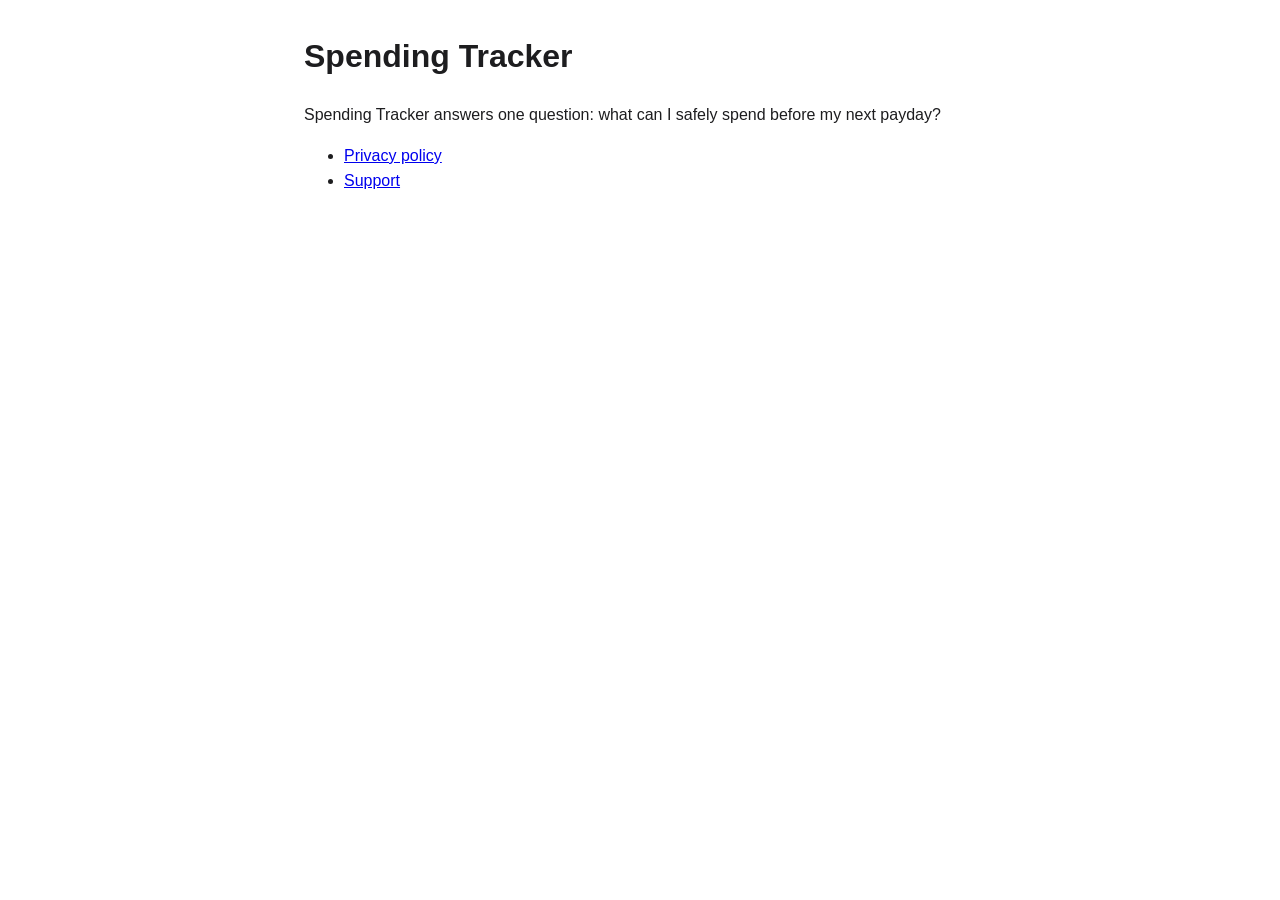
==== index.html @ 29a42e82 "Publish privacy policy and support pages" ====
<!doctype html>
<html lang="en">
<head>
<meta charset="utf-8">
<meta name="viewport" content="width=device-width, initial-scale=1">
<title>Spending Tracker</title>
<style>
body { font: 16px/1.55 -apple-system, BlinkMacSystemFont, "Segoe UI", sans-serif; max-width: 42em; margin: 2em auto; padding: 0 1em; color: #1d1d1f; }
</style>
</head>
<body>
<h1>Spending Tracker</h1>
<p>Spending Tracker answers one question: what can I safely spend before my next payday?</p>
<ul>
<li><a href="privacy.html">Privacy policy</a></li>
<li><a href="support.html">Support</a></li>
</ul>
</body>
</html>
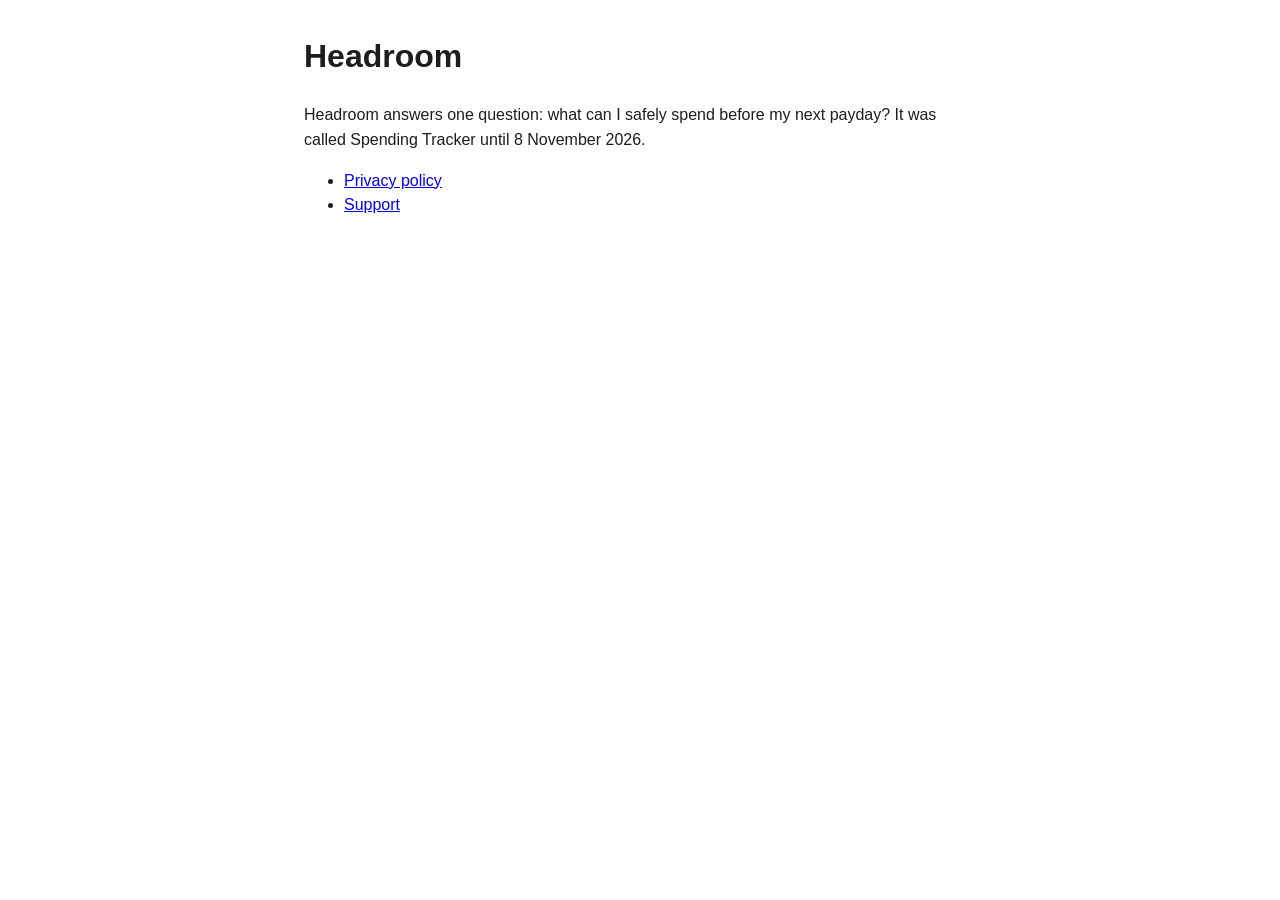
==== commit c61d8fe8: "Rename to Headroom; privacy policy brought up to date (8 November 2026) - index, privacy and support" ====
--- a/index.html
+++ b/index.html
@@ -3,14 +3,15 @@
 <head>
 <meta charset="utf-8">
 <meta name="viewport" content="width=device-width, initial-scale=1">
-<title>Spending Tracker</title>
+<title>Headroom</title>
 <style>
 body { font: 16px/1.55 -apple-system, BlinkMacSystemFont, "Segoe UI", sans-serif; max-width: 42em; margin: 2em auto; padding: 0 1em; color: #1d1d1f; }
+nav a { margin-right: 1em; }
 </style>
 </head>
 <body>
-<h1>Spending Tracker</h1>
-<p>Spending Tracker answers one question: what can I safely spend before my next payday?</p>
+<h1>Headroom</h1>
+<p>Headroom answers one question: what can I safely spend before my next payday? It was called Spending Tracker until 8 November 2026.</p>
 <ul>
 <li><a href="privacy.html">Privacy policy</a></li>
 <li><a href="support.html">Support</a></li>
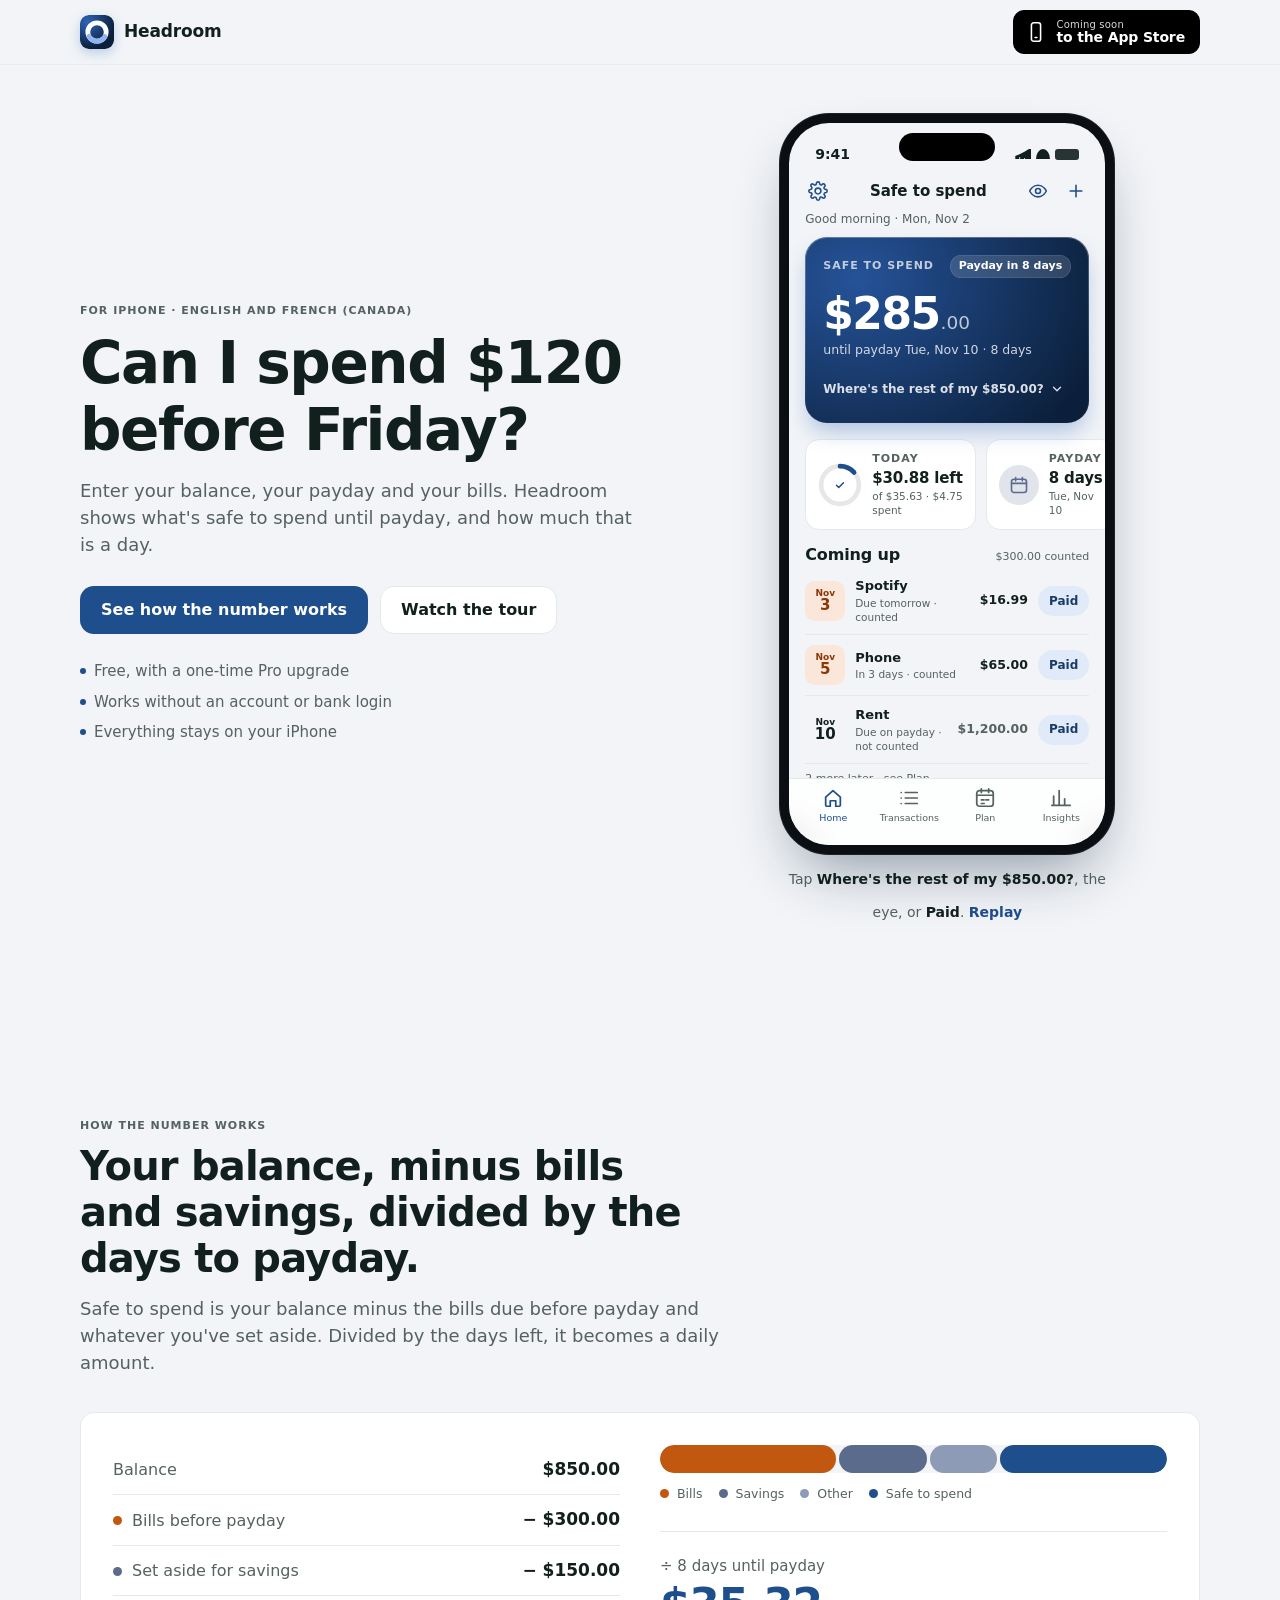
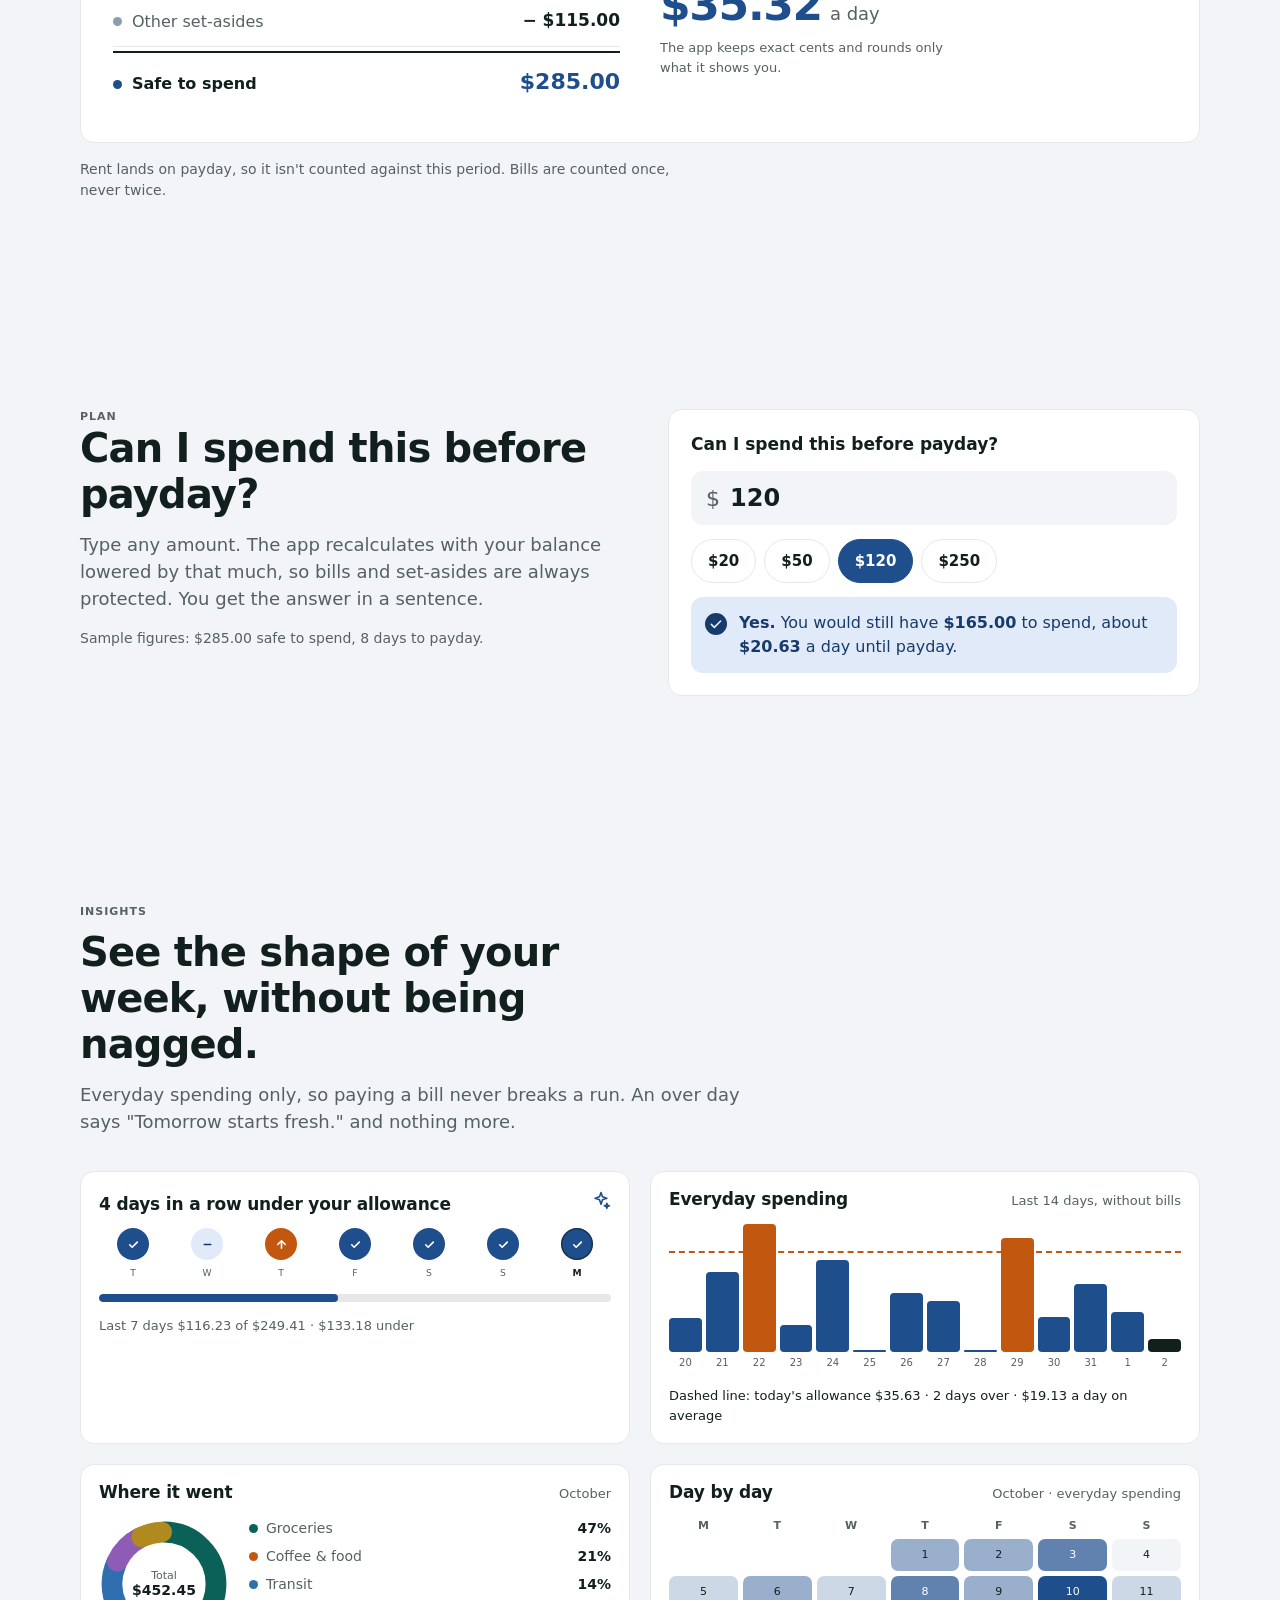
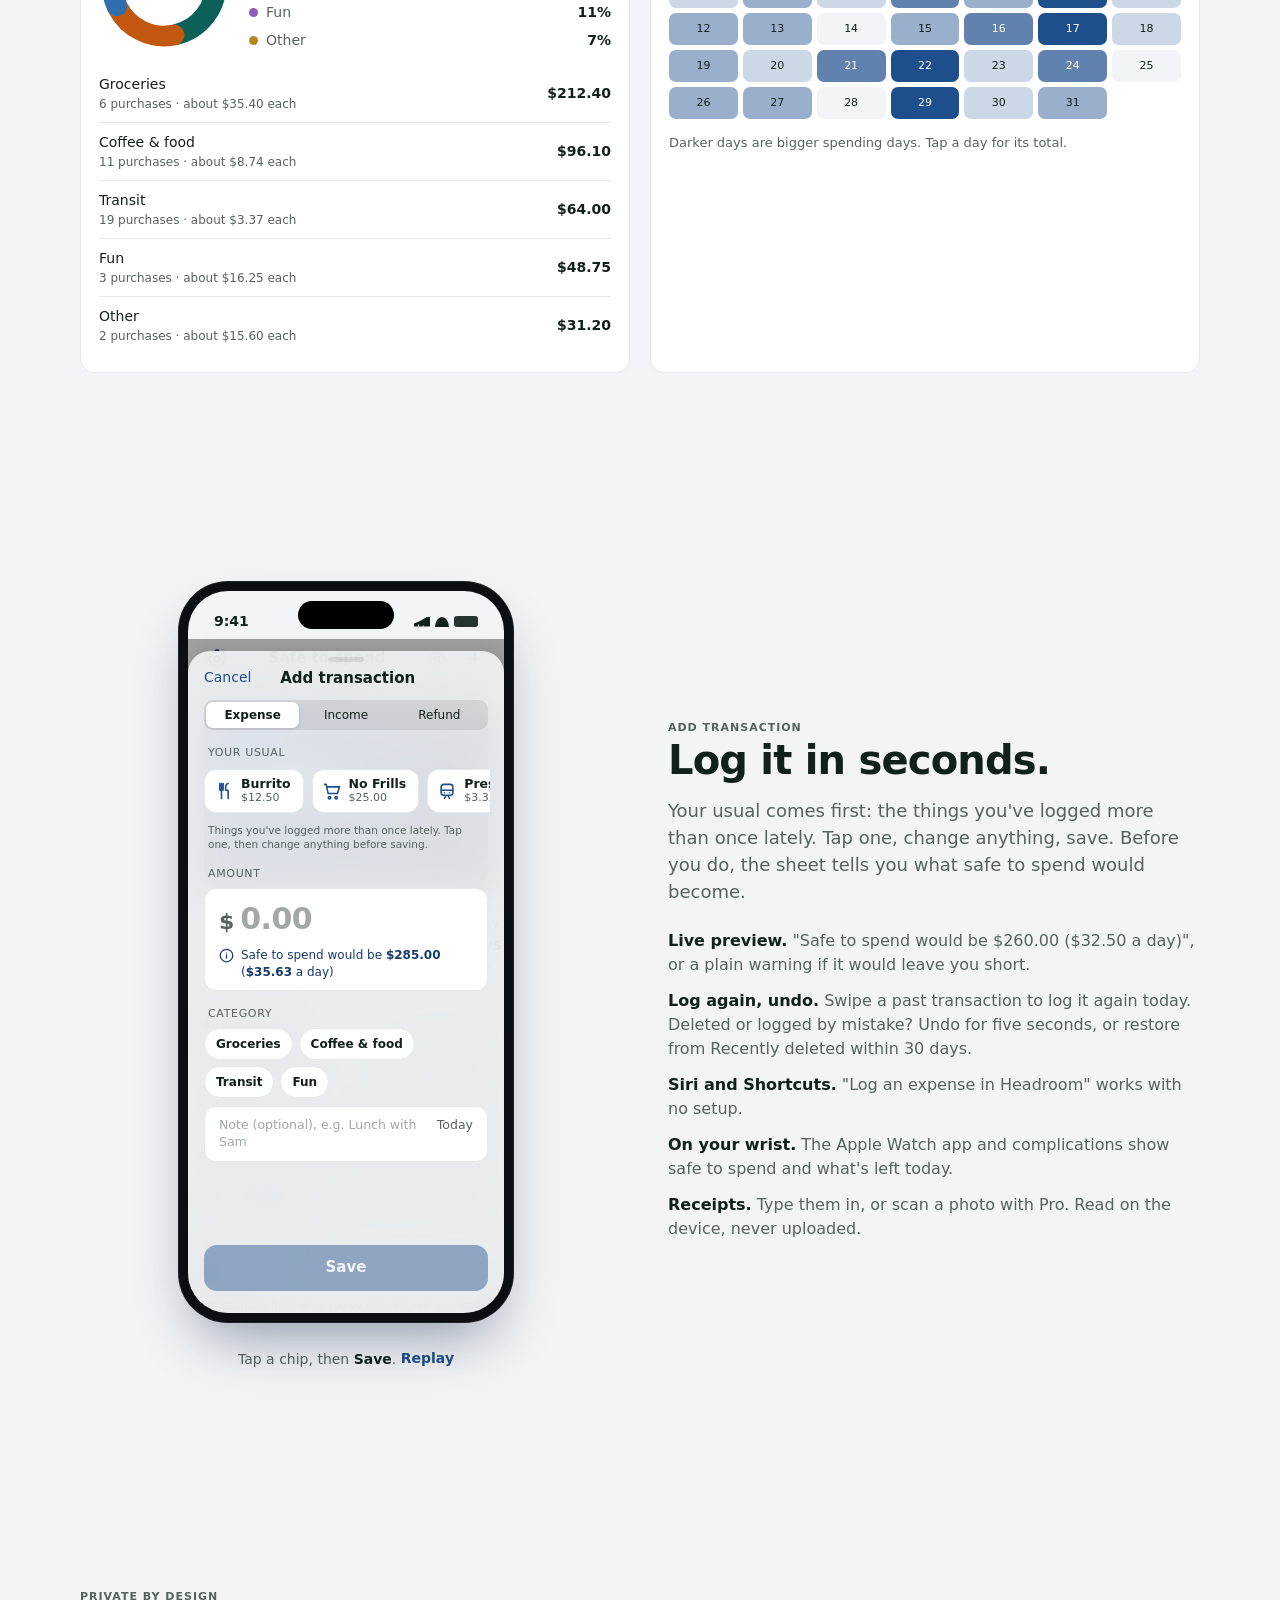
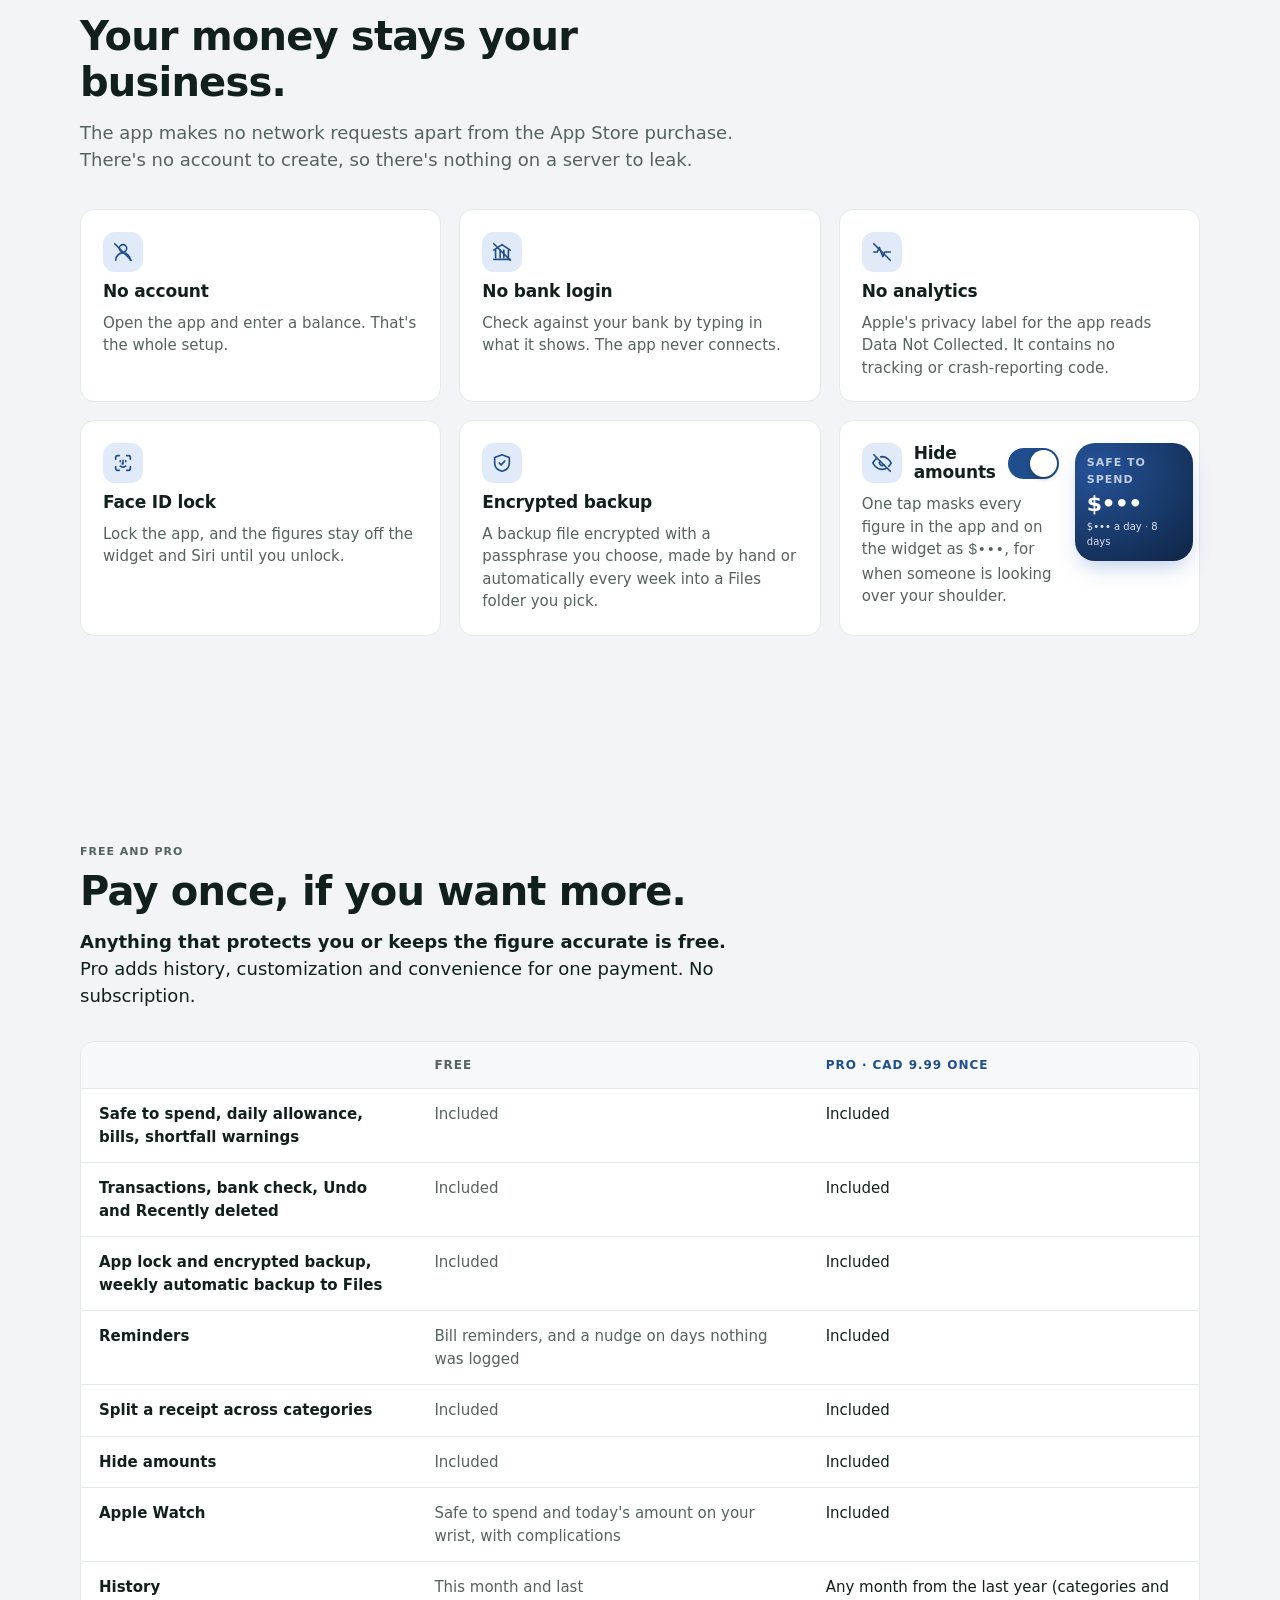
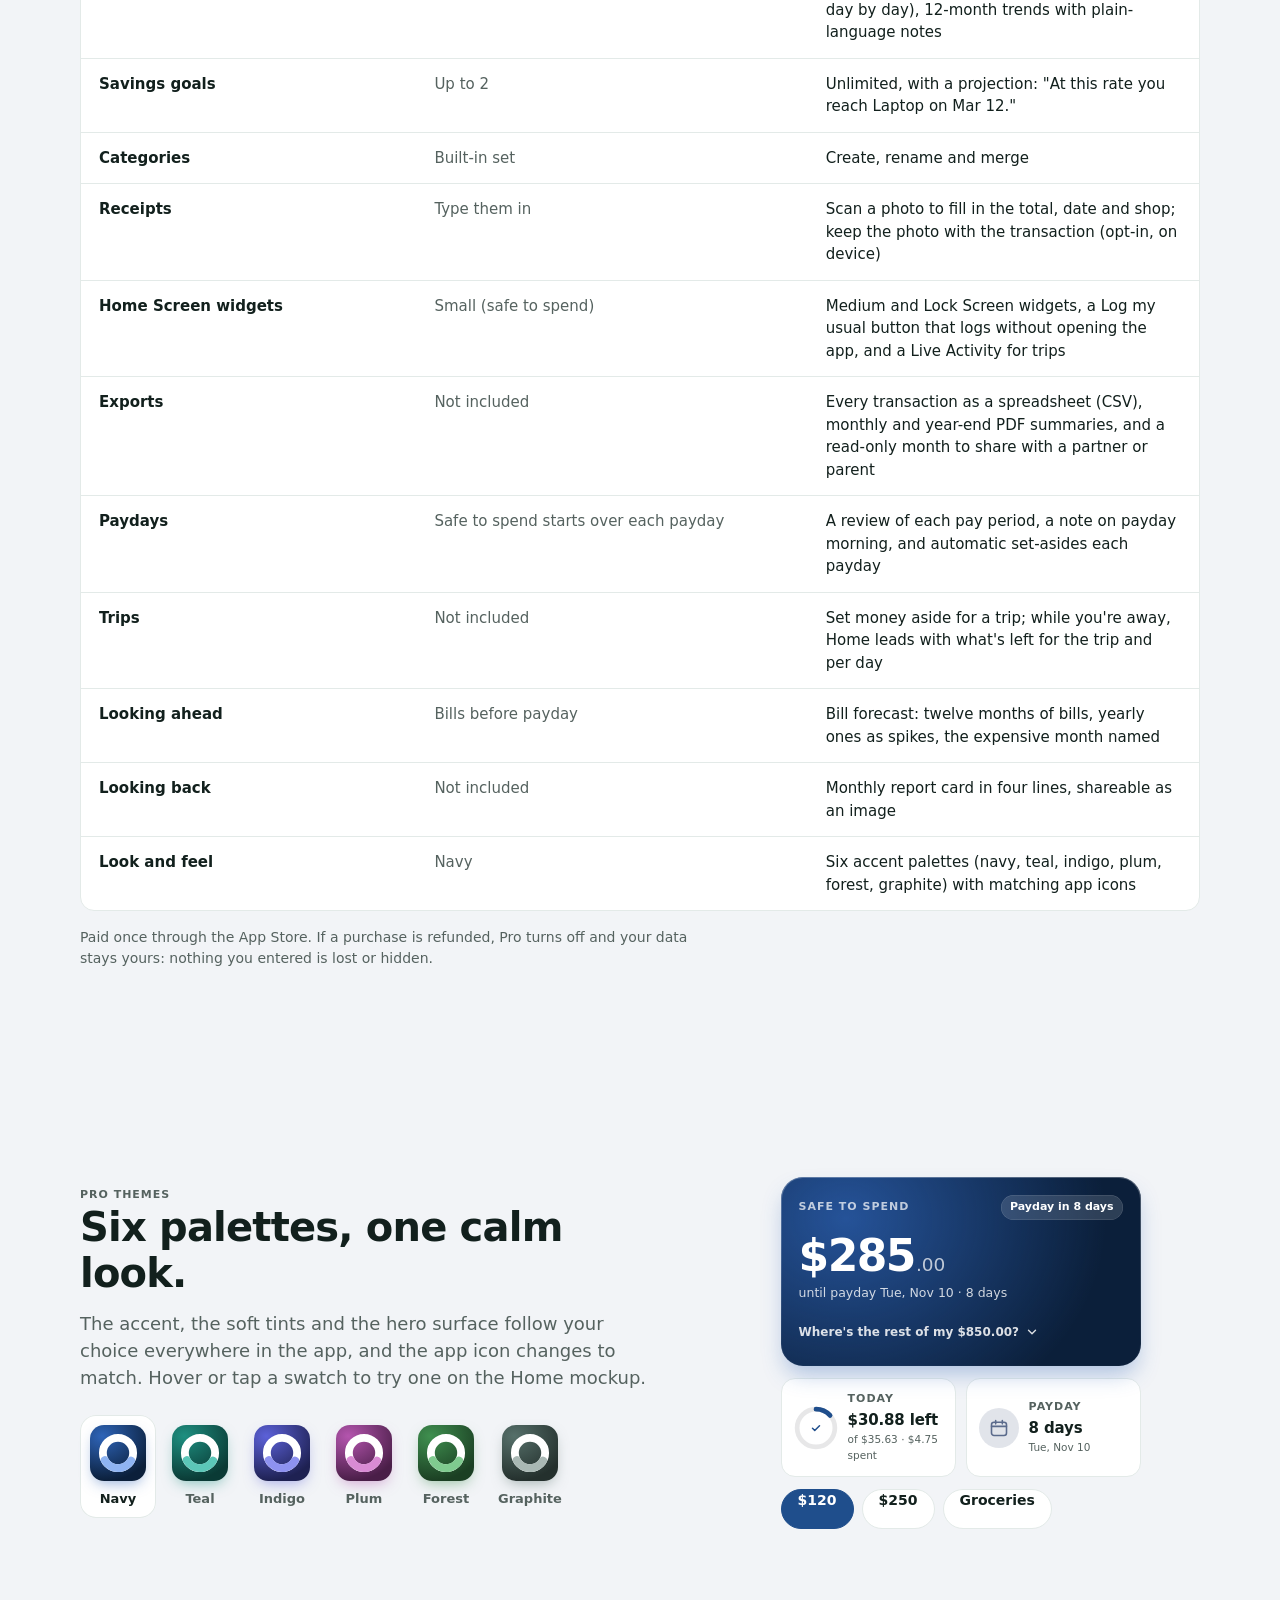
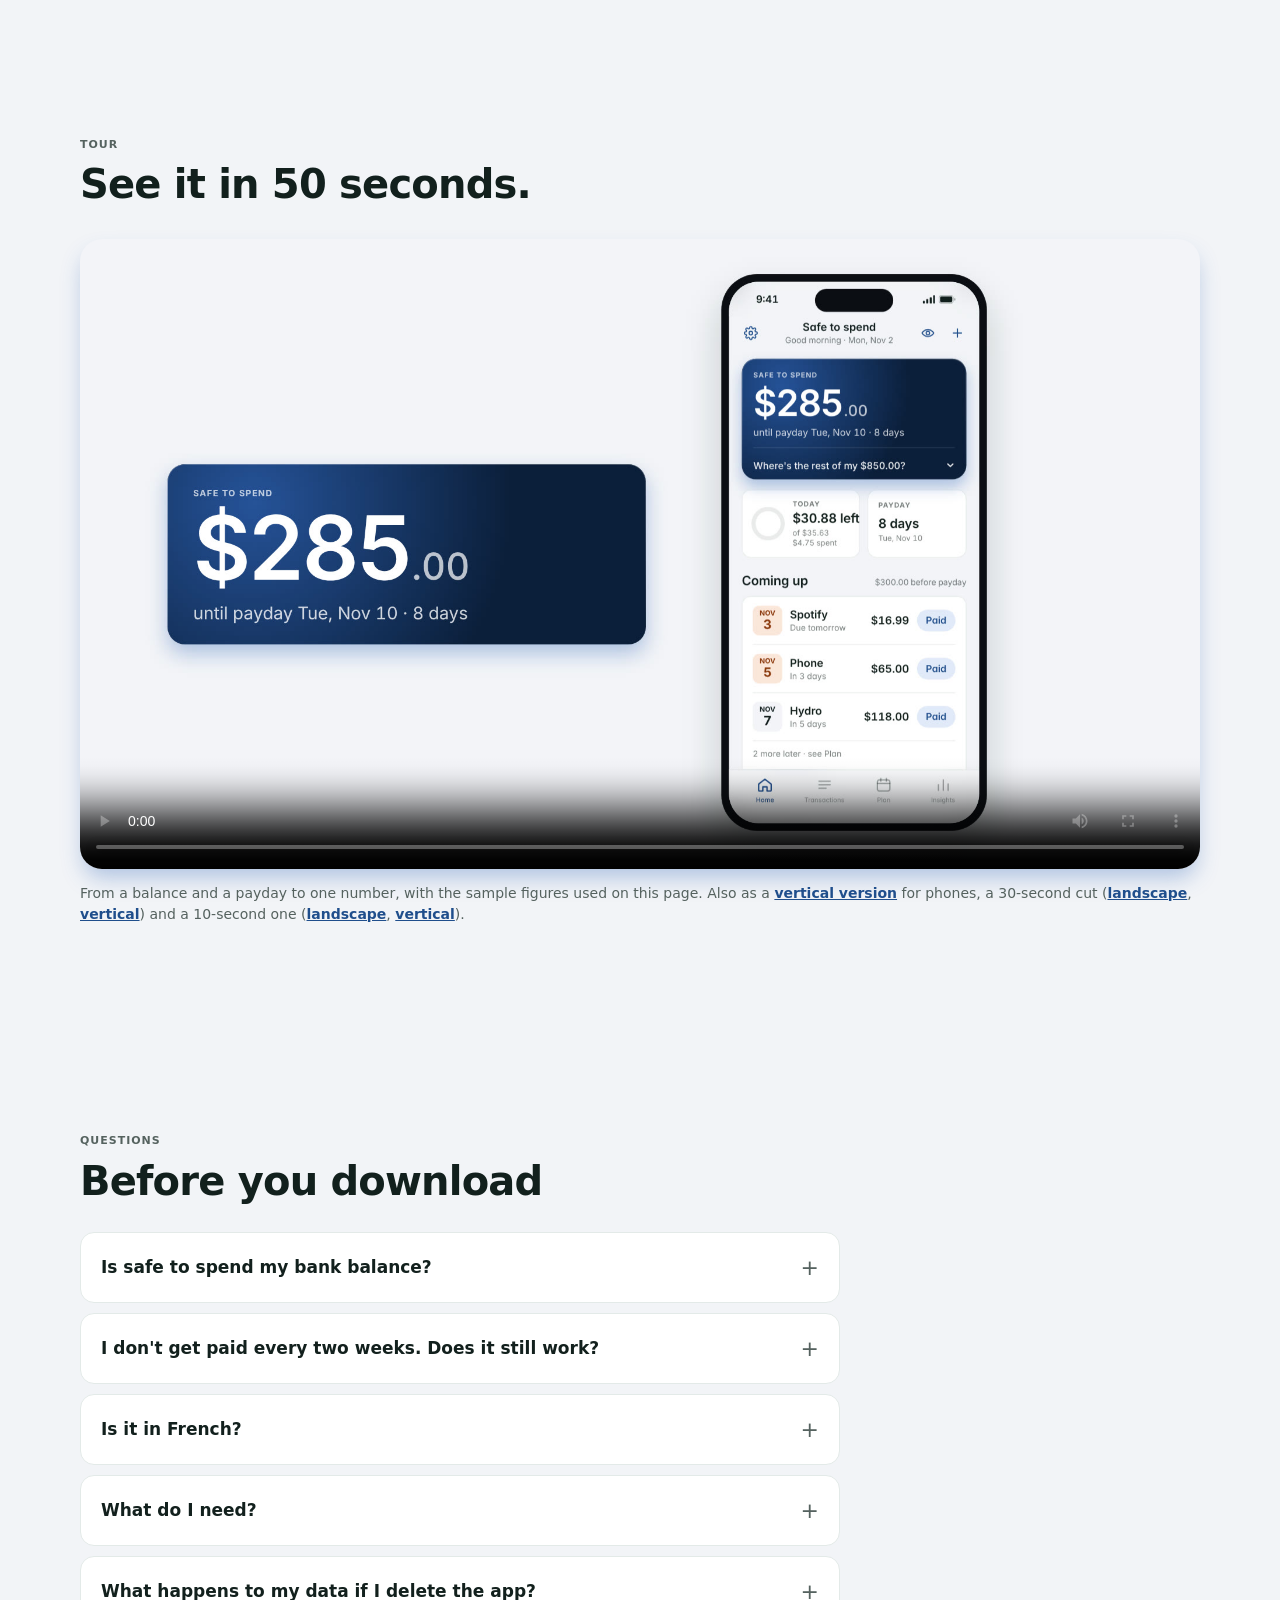
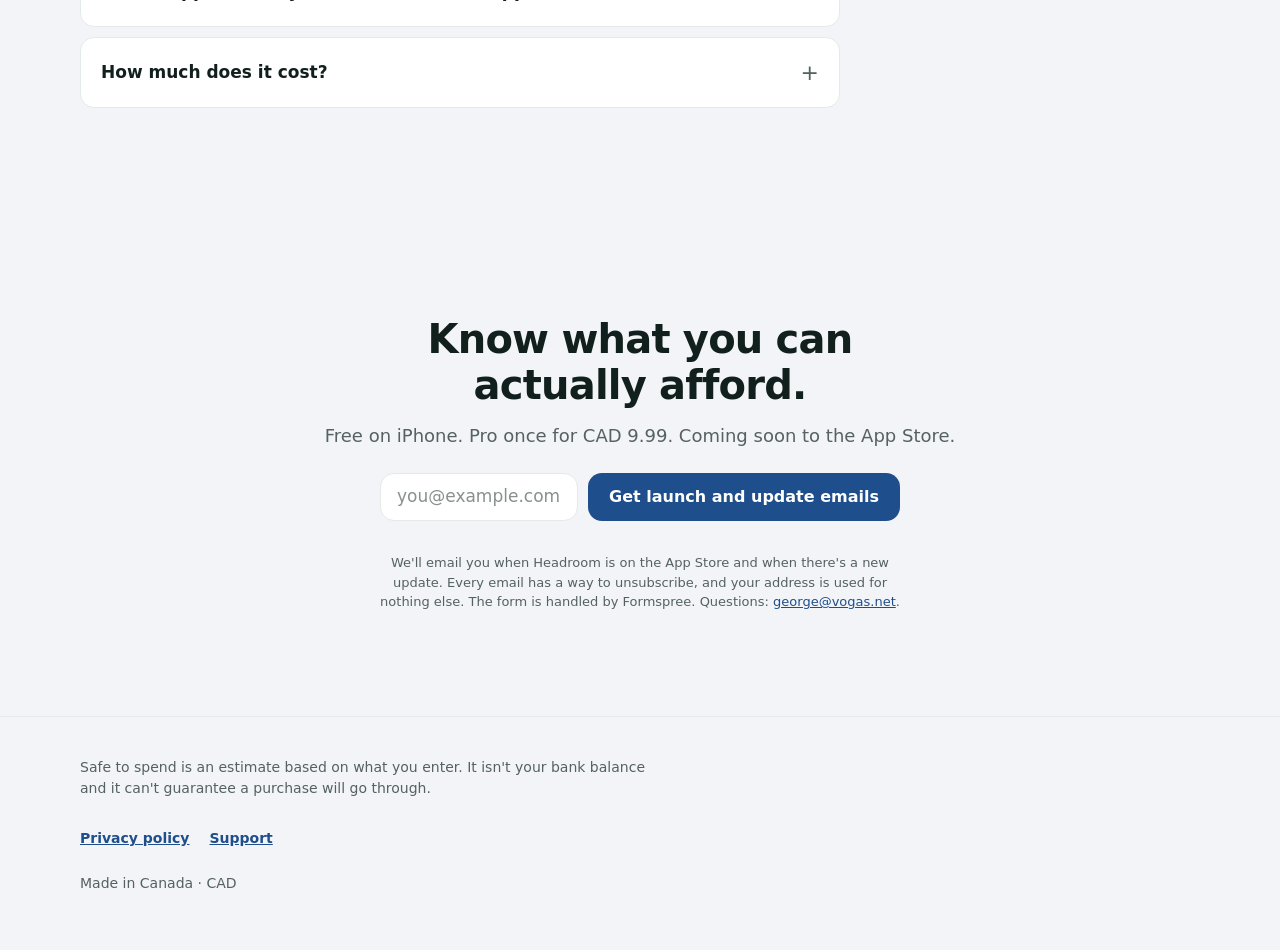
==== commit 7b5175ba: "Publish the Headroom marketing site The home page is now the full site (copied from site/ in the app" ====
--- a/index.html
+++ b/index.html
@@ -1,20 +1,549 @@
 <!doctype html>
-<html lang="en">
+<html lang="en-CA">
 <head>
 <meta charset="utf-8">
-<meta name="viewport" content="width=device-width, initial-scale=1">
-<title>Headroom</title>
-<style>
-body { font: 16px/1.55 -apple-system, BlinkMacSystemFont, "Segoe UI", sans-serif; max-width: 42em; margin: 2em auto; padding: 0 1em; color: #1d1d1f; }
-nav a { margin-right: 1em; }
-</style>
+<meta name="viewport" content="width=device-width, initial-scale=1, viewport-fit=cover">
+<title>Headroom: safe to spend until payday (iPhone, Canada)</title>
+<meta name="description" content="Headroom shows what's safe to spend until payday, after bills and savings. Private, offline, no bank login. Free on iPhone; Pro is a one-time CAD 9.99 purchase.">
+<meta name="color-scheme" content="light dark">
+<meta name="theme-color" media="(prefers-color-scheme: light)" content="#F2F4F7">
+<meta name="theme-color" media="(prefers-color-scheme: dark)" content="#0E1512">
+<meta property="og:title" content="Headroom: safe to spend until payday">
+<meta property="og:description" content="One number, until payday. What's safe to spend after bills and savings, on your iPhone, with no bank login.">
+<meta property="og:type" content="website">
+<meta property="og:url" content="https://gvogas.github.io/Spending-Tracker-pages/">
+<meta property="og:image" content="https://gvogas.github.io/Spending-Tracker-pages/assets/promo-poster.jpg">
+<meta name="twitter:card" content="summary_large_image">
+<link rel="canonical" href="https://gvogas.github.io/Spending-Tracker-pages/">
+<link rel="icon" href="data:image/svg+xml,%3Csvg xmlns='http://www.w3.org/2000/svg' viewBox='0 0 100 100'%3E%3Crect width='100' height='100' rx='22' fill='%230B1F3A'/%3E%3Ccircle cx='50' cy='50' r='27' fill='none' stroke='%23fff' stroke-width='14'/%3E%3Ccircle cx='50' cy='50' r='27' fill='none' stroke='%238FB4F2' stroke-width='14' stroke-dasharray='57 113' transform='rotate(30 50 50)'/%3E%3C/svg%3E">
+<link rel="stylesheet" href="styles.css">
 </head>
 <body>
-<h1>Headroom</h1>
-<p>Headroom answers one question: what can I safely spend before my next payday? It was called Spending Tracker until 8 November 2026.</p>
-<ul>
-<li><a href="privacy.html">Privacy policy</a></li>
-<li><a href="support.html">Support</a></li>
-</ul>
+<a class="skip" href="#main">Skip to content</a>
+
+<svg width="0" height="0" style="position:absolute" aria-hidden="true" focusable="false">
+  <defs>
+    <symbol id="i-gear" viewBox="0 0 24 24"><path d="M12 15.5a3.5 3.5 0 1 0 0-7 3.5 3.5 0 0 0 0 7Z"/><path d="M19.4 15a1.7 1.7 0 0 0 .3 1.8l.1.1a2 2 0 1 1-2.8 2.8l-.1-.1a1.7 1.7 0 0 0-1.8-.3 1.7 1.7 0 0 0-1 1.5V21a2 2 0 1 1-4 0v-.1a1.7 1.7 0 0 0-1.1-1.5 1.7 1.7 0 0 0-1.8.3l-.1.1a2 2 0 1 1-2.8-2.8l.1-.1a1.7 1.7 0 0 0 .3-1.8 1.7 1.7 0 0 0-1.5-1H3a2 2 0 1 1 0-4h.1a1.7 1.7 0 0 0 1.5-1.1 1.7 1.7 0 0 0-.3-1.8l-.1-.1a2 2 0 1 1 2.8-2.8l.1.1a1.7 1.7 0 0 0 1.8.3h.1a1.7 1.7 0 0 0 1-1.5V3a2 2 0 1 1 4 0v.1a1.7 1.7 0 0 0 1 1.5 1.7 1.7 0 0 0 1.8-.3l.1-.1a2 2 0 1 1 2.8 2.8l-.1.1a1.7 1.7 0 0 0-.3 1.8v.1a1.7 1.7 0 0 0 1.5 1H21a2 2 0 1 1 0 4h-.1a1.7 1.7 0 0 0-1.5 1Z"/></symbol>
+    <symbol id="i-eye" viewBox="0 0 24 24"><path d="M2 12s3.5-7 10-7 10 7 10 7-3.5 7-10 7S2 12 2 12Z"/><circle cx="12" cy="12" r="3"/></symbol>
+    <symbol id="i-eye-slash" viewBox="0 0 24 24"><path d="M3 3l18 18"/><path d="M10.6 5.3A10.6 10.6 0 0 1 12 5c6.5 0 10 7 10 7a17.4 17.4 0 0 1-2.6 3.6M6.4 6.6A17 17 0 0 0 2 12s3.5 7 10 7a10 10 0 0 0 4.3-1"/><path d="M9.9 9.9a3 3 0 0 0 4.2 4.2"/></symbol>
+    <symbol id="i-plus" viewBox="0 0 24 24"><path d="M12 5v14M5 12h14"/></symbol>
+    <symbol id="i-chevron" viewBox="0 0 24 24"><path d="M6 9l6 6 6-6"/></symbol>
+    <symbol id="i-check" viewBox="0 0 24 24"><path d="M5 12.5l4.5 4.5L19 7.5"/></symbol>
+    <symbol id="i-up" viewBox="0 0 24 24"><path d="M12 19V5M5 12l7-7 7 7"/></symbol>
+    <symbol id="i-minus" viewBox="0 0 24 24"><path d="M6 12h12"/></symbol>
+    <symbol id="i-info" viewBox="0 0 24 24"><circle cx="12" cy="12" r="10"/><path d="M12 16v-5M12 8h.01"/></symbol>
+    <symbol id="i-alert" viewBox="0 0 24 24"><circle cx="12" cy="12" r="10"/><path d="M12 8v5M12 16h.01"/></symbol>
+    <symbol id="i-calendar" viewBox="0 0 24 24"><rect x="3" y="5" width="18" height="16" rx="3"/><path d="M3 10h18M8 3v4M16 3v4"/></symbol>
+    <symbol id="i-sparkles" viewBox="0 0 24 24"><path d="M12 3l1.8 5.2L19 10l-5.2 1.8L12 17l-1.8-5.2L5 10l5.2-1.8L12 3ZM19 16l.8 2.2L22 19l-2.2.8L19 22l-.8-2.2L16 19l2.2-.8L19 16Z"/></symbol>
+    <symbol id="i-home" viewBox="0 0 24 24"><path d="M4 11l8-7 8 7v9a1 1 0 0 1-1 1h-4v-6h-6v6H5a1 1 0 0 1-1-1v-9Z"/></symbol>
+    <symbol id="i-list" viewBox="0 0 24 24"><path d="M8 6h13M8 12h13M8 18h13M3.5 6h.01M3.5 12h.01M3.5 18h.01"/></symbol>
+    <symbol id="i-plan" viewBox="0 0 24 24"><rect x="3" y="4" width="18" height="17" rx="3"/><path d="M3 9h18M8 2v4M16 2v4M8 14h3M13 14h3M8 18h3"/></symbol>
+    <symbol id="i-chart" viewBox="0 0 24 24"><path d="M4 20V10M10 20V4M16 20v-7M22 20H2"/></symbol>
+    <symbol id="i-lock" viewBox="0 0 24 24"><rect x="5" y="11" width="14" height="10" rx="2"/><path d="M8 11V7a4 4 0 0 1 8 0v4"/></symbol>
+    <symbol id="i-faceid" viewBox="0 0 24 24"><path d="M4 8V6a2 2 0 0 1 2-2h2M16 4h2a2 2 0 0 1 2 2v2M20 16v2a2 2 0 0 1-2 2h-2M8 20H6a2 2 0 0 1-2-2v-2"/><path d="M9 9.5v1M15 9.5v1M12 9v4h-1M9 15.5c.8.7 1.8 1 3 1s2.2-.3 3-1"/></symbol>
+    <symbol id="i-shield" viewBox="0 0 24 24"><path d="M12 3l8 3v6c0 4.5-3.2 7.8-8 9-4.8-1.2-8-4.5-8-9V6l8-3Z"/><path d="M9 12l2 2 4-4"/></symbol>
+    <symbol id="i-person-slash" viewBox="0 0 24 24"><circle cx="12" cy="8" r="4"/><path d="M4 21a8 8 0 0 1 16 0"/><path d="M3 3l18 18"/></symbol>
+    <symbol id="i-bank-slash" viewBox="0 0 24 24"><path d="M3 10l9-6 9 6M5 10v8M10 10v8M14 10v8M19 10v8M3 20h18"/><path d="M3 3l18 18"/></symbol>
+    <symbol id="i-pulse-slash" viewBox="0 0 24 24"><path d="M3 12h4l2-5 4 10 2-5h6"/><path d="M3 3l18 18"/></symbol>
+    <symbol id="i-fork" viewBox="0 0 24 24"><path d="M7 3v7a2 2 0 0 0 4 0V3M9 3v18M17 3c-1.7 0-3 2-3 5v3h3v10"/></symbol>
+    <symbol id="i-cart" viewBox="0 0 24 24"><path d="M3 4h2l2.4 11h11.2L21 7H6"/><circle cx="9" cy="20" r="1.5"/><circle cx="17" cy="20" r="1.5"/></symbol>
+    <symbol id="i-tram" viewBox="0 0 24 24"><rect x="5" y="4" width="14" height="13" rx="3"/><path d="M5 11h14M9 21l1.5-3M15 21l-1.5-3M9 14h.01M15 14h.01"/></symbol>
+    <symbol id="i-cup" viewBox="0 0 24 24"><path d="M4 8h13v6a5 5 0 0 1-5 5H9a5 5 0 0 1-5-5V8Z"/><path d="M17 10h1.5a2.5 2.5 0 0 1 0 5H17M7 3v2M11 3v2"/></symbol>
+    <symbol id="i-phone" viewBox="0 0 24 24"><rect x="7" y="2" width="10" height="20" rx="2.5"/><path d="M11 18h2"/></symbol>
+    <symbol id="i-play" viewBox="0 0 24 24"><path d="M8 5v14l11-7L8 5Z"/></symbol>
+  </defs>
+</svg>
+
+<header class="nav">
+  <div class="wrap nav-inner">
+    <a class="brand" href="#top" aria-label="Headroom, back to top">
+      <svg class="app-icon" viewBox="0 0 100 100" aria-hidden="true" focusable="false">
+        <defs><radialGradient id="g-nav" cx="22%" cy="20%" r="80%"><stop offset="0" stop-color="#2E64B8"/><stop offset="1" stop-color="#0B1F3A"/></radialGradient></defs>
+        <rect width="100" height="100" rx="23" fill="url(#g-nav)"/>
+        <circle cx="50" cy="50" r="27" fill="none" stroke="#fff" stroke-width="14"/>
+        <circle cx="50" cy="50" r="27" fill="none" stroke="#8FB4F2" stroke-width="14" stroke-dasharray="57 113" transform="rotate(30 50 50)"/>
+      </svg>
+      <span>Headroom</span>
+    </a>
+    <button type="button" class="store-badge pressable" id="store-badge">
+      <svg aria-hidden="true" focusable="false"><use href="#i-phone"/></svg>
+      <span class="store-badge-text"><small>Coming soon</small>to the App Store</span>
+    </button>
+  </div>
+</header>
+
+<main id="main">
+
+<!-- 2. Hero -->
+<section class="hero" id="top" aria-labelledby="hero-title">
+  <div class="wrap hero-grid">
+    <div class="hero-copy">
+      <p class="eyebrow">For iPhone · English and French (Canada)</p>
+      <h1 id="hero-title">Can I spend $120 before Friday?</h1>
+      <p class="lede">Enter your balance, your payday and your bills. Headroom shows what's safe to spend until payday, and how much that is a day.</p>
+      <div class="hero-actions">
+        <a class="btn btn-primary pressable" href="#how">See how the number works</a>
+        <a class="btn btn-quiet pressable" href="#video">Watch the tour</a>
+      </div>
+      <ul class="hero-points" aria-label="Highlights">
+        <li>Free, with a one-time Pro upgrade</li>
+        <li>Works without an account or bank login</li>
+        <li>Everything stays on your iPhone</li>
+      </ul>
+    </div>
+
+    <div class="hero-device">
+      <div class="phone themed" id="hero-phone" data-theme="navy" role="group" aria-label="Interactive preview of the Home screen">
+        <div class="screen">
+          <div class="island" aria-hidden="true"></div>
+          <div class="status" aria-hidden="true"><span>9:41</span><span class="status-icons"><i class="sig"></i><i class="wifi"></i><i class="bat"></i></span></div>
+          <div class="navbar">
+            <button type="button" class="nav-btn pressable" aria-label="Settings (preview)"><svg aria-hidden="true"><use href="#i-gear"/></svg></button>
+            <span class="nav-title">Safe to spend</span>
+            <span class="nav-right">
+              <button type="button" class="nav-btn pressable js-hide-amounts" aria-pressed="false" aria-label="Hide amounts"><svg class="ic-eye" aria-hidden="true"><use href="#i-eye"/></svg><svg class="ic-eye-slash" aria-hidden="true"><use href="#i-eye-slash"/></svg></button>
+              <button type="button" class="nav-btn pressable" aria-label="Add a transaction (preview)"><svg aria-hidden="true"><use href="#i-plus"/></svg></button>
+            </span>
+          </div>
+          <div class="content" id="home-screen">
+            <p class="greeting">Good morning · Mon, Nov 2</p>
+            <section class="hero-card" aria-label="Safe to spend">
+              <div class="hero-top"><span class="eyebrow on-hero">Safe to spend</span><span class="stamp">Payday in 8 days</span></div>
+              <p class="money money-hero js-hero-figure amt" data-minor="28500" data-from="0" aria-label="Safe to spend, 285 dollars"><span class="whole">$0</span><span class="cents">.00</span></p>
+              <p class="until">until payday Tue, Nov 10 · 8 days</p>
+              <button type="button" class="hero-link pressable js-split-toggle" aria-expanded="false" aria-controls="split-card"><span class="js-split-label">Where's the rest of my <span class="amt" data-amt="$850.00">$850.00</span>?</span><svg class="chev" aria-hidden="true"><use href="#i-chevron"/></svg></button>
+            </section>
+            <div class="fold" id="split-card">
+              <div class="fold-inner">
+                <section class="card split" aria-label="Where your $850.00 is going">
+                  <p class="split-title">Where your <span class="amt" data-amt="$850.00">$850.00</span> is going</p>
+                  <div class="split-bar" aria-hidden="true">
+                    <span class="seg bills" style="--w:35.3%"></span><span class="seg aside" style="--w:31.2%"></span><span class="seg safe" style="--w:33.5%"></span>
+                  </div>
+                  <ul class="legend">
+                    <li><i class="dot bills"></i>Bills before payday<b class="amt" data-amt="$300.00">$300.00</b></li>
+                    <li><i class="dot aside"></i>Set aside<b class="amt" data-amt="$265.00">$265.00</b></li>
+                    <li><i class="dot safe"></i>Safe to spend<b class="amt" data-amt="$285.00">$285.00</b></li>
+                  </ul>
+                </section>
+              </div>
+            </div>
+            <div class="tiles">
+              <section class="card tile" aria-label="Today: $30.88 left of $35.63, $4.75 spent">
+                <span class="ring" aria-hidden="true" style="--f:0.133"><svg viewBox="0 0 56 56"><circle class="track" cx="28" cy="28" r="24"/><circle class="fill" cx="28" cy="28" r="24"/></svg><svg class="ring-glyph"><use href="#i-check"/></svg></span>
+                <span class="tile-text"><span class="eyebrow">Today</span><b class="tile-figure amt js-today-left" data-amt="$30.88">$30.88 left</b><span class="tile-sub">of <span class="amt" data-amt="$35.63">$35.63</span> · <span class="amt" data-amt="$4.75">$4.75</span> spent</span></span>
+              </section>
+              <section class="card tile" aria-label="Payday in 8 days, Tuesday November 10">
+                <span class="tile-icon" aria-hidden="true"><svg><use href="#i-calendar"/></svg></span>
+                <span class="tile-text"><span class="eyebrow">Payday</span><b class="tile-figure">8 days</b><span class="tile-sub">Tue, Nov 10</span></span>
+              </section>
+            </div>
+            <section class="coming" aria-label="Coming up">
+              <div class="coming-head"><h3>Coming up</h3><span class="amt" data-amt="$300.00">$300.00 counted</span></div>
+              <div class="bills js-bills">
+                <div class="bill-wrap">
+                  <div class="bill" data-name="Spotify">
+                    <span class="date soon" aria-hidden="true"><small>Nov</small><b>3</b></span>
+                    <span class="bill-text"><b>Spotify</b><span>Due tomorrow · counted</span></span>
+                    <b class="bill-amt amt" data-amt="$16.99">$16.99</b>
+                    <button type="button" class="paid pressable js-pay" aria-label="Mark Spotify paid">Paid</button>
+                  </div>
+                </div>
+                <div class="bill-wrap">
+                  <div class="bill" data-name="Phone">
+                    <span class="date soon" aria-hidden="true"><small>Nov</small><b>5</b></span>
+                    <span class="bill-text"><b>Phone</b><span>In 3 days · counted</span></span>
+                    <b class="bill-amt amt" data-amt="$65.00">$65.00</b>
+                    <button type="button" class="paid pressable js-pay" aria-label="Mark Phone paid">Paid</button>
+                  </div>
+                </div>
+                <div class="bill-wrap">
+                  <div class="bill" data-name="Rent">
+                    <span class="date" aria-hidden="true"><small>Nov</small><b>10</b></span>
+                    <span class="bill-text"><b>Rent</b><span>Due on payday · not counted</span></span>
+                    <b class="bill-amt amt muted" data-amt="$1,200.00">$1,200.00</b>
+                    <button type="button" class="paid pressable js-pay" aria-label="Mark Rent paid">Paid</button>
+                  </div>
+                </div>
+              </div>
+              <p class="more">2 more later · see Plan</p>
+              <p class="add-bill"><svg aria-hidden="true"><use href="#i-plus"/></svg>Add a bill</p>
+            </section>
+            <p class="foot-note">An estimate from what you've entered, not your bank balance · Bank check 3 days ago</p>
+          </div>
+          <nav class="tabbar" aria-label="App tabs (preview)">
+            <span class="tab on"><svg aria-hidden="true"><use href="#i-home"/></svg>Home</span>
+            <span class="tab"><svg aria-hidden="true"><use href="#i-list"/></svg>Transactions</span>
+            <span class="tab"><svg aria-hidden="true"><use href="#i-plan"/></svg>Plan</span>
+            <span class="tab"><svg aria-hidden="true"><use href="#i-chart"/></svg>Insights</span>
+          </nav>
+          <div class="banner js-banner" role="status" aria-live="polite"></div>
+        </div>
+      </div>
+      <p class="device-hint">Tap <em>Where's the rest of my $850.00?</em>, the eye, or <em>Paid</em>. <button type="button" class="link-btn js-hero-replay">Replay</button></p>
+    </div>
+  </div>
+</section>
+
+<!-- 3. How the number works -->
+<section class="section" id="how" aria-labelledby="how-title">
+  <div class="wrap">
+    <p class="eyebrow">How the number works</p>
+    <h2 id="how-title">Your balance, minus bills and savings, divided by the days to payday.</h2>
+    <p class="lede">Safe to spend is your balance minus the bills due before payday and whatever you've set aside. Divided by the days left, it becomes a daily amount.</p>
+    <div class="formula card" data-animate="formula">
+      <ol class="formula-rows" aria-label="Sample calculation">
+        <li><span class="f-label">Balance</span><b class="money f-fig" data-minor="85000" data-from="0">$850.00</b></li>
+        <li><span class="f-label"><i class="dot bills"></i>Bills before payday</span><b class="money f-fig" data-minor="30000" data-from="0" data-prefix="− ">− $300.00</b></li>
+        <li><span class="f-label"><i class="dot aside"></i>Set aside for savings</span><b class="money f-fig" data-minor="15000" data-from="0" data-prefix="− ">− $150.00</b></li>
+        <li><span class="f-label"><i class="dot aside2"></i>Other set-asides</span><b class="money f-fig" data-minor="11500" data-from="0" data-prefix="− ">− $115.00</b></li>
+        <li class="f-result"><span class="f-label"><i class="dot safe"></i>Safe to spend</span><b class="money f-fig accent" data-minor="28500" data-from="0">$285.00</b></li>
+      </ol>
+      <div class="formula-visual">
+        <div class="stack" role="img" aria-label="Stacked bar of the $850.00 balance: $300.00 bills, $150.00 savings, $115.00 other set-asides, $285.00 safe to spend">
+          <span class="seg bills" style="--w:35.3%"></span><span class="seg aside" style="--w:17.6%"></span><span class="seg aside2" style="--w:13.5%"></span><span class="seg safe" style="--w:33.5%"></span>
+        </div>
+        <ul class="legend legend-row" aria-hidden="true">
+          <li><i class="dot bills"></i>Bills</li><li><i class="dot aside"></i>Savings</li><li><i class="dot aside2"></i>Other</li><li><i class="dot safe"></i>Safe to spend</li>
+        </ul>
+        <div class="daily">
+          <span class="daily-label">÷ 8 days until payday</span>
+          <p class="daily-figure"><b class="money f-day" data-minor="3563" data-from="0">$35.63</b> <span>a day</span></p>
+          <p class="daily-note">The app keeps exact cents and rounds only what it shows you.</p>
+        </div>
+      </div>
+    </div>
+    <p class="small-note">Rent lands on payday, so it isn't counted against this period. Bills are counted once, never twice.</p>
+  </div>
+</section>
+
+<!-- 4. Calculator -->
+<section class="section" id="ask" aria-labelledby="ask-title">
+  <div class="wrap ask-grid">
+    <div>
+      <p class="eyebrow">Plan</p>
+      <h2 id="ask-title">Can I spend this before payday?</h2>
+      <p class="lede">Type any amount. The app recalculates with your balance lowered by that much, so bills and set-asides are always protected. You get the answer in a sentence.</p>
+      <p class="small-note">Sample figures: $285.00 safe to spend, 8 days to payday.</p>
+    </div>
+    <form class="card ask-card" id="ask-form" novalidate>
+      <label class="ask-label" for="ask-amount">Can I spend this before payday?</label>
+      <div class="field">
+        <span class="field-symbol" aria-hidden="true">$</span>
+        <input id="ask-amount" name="amount" type="text" inputmode="decimal" autocomplete="off" placeholder="Amount" value="120" aria-describedby="ask-answer">
+      </div>
+      <div class="chips" role="group" aria-label="Quick amounts">
+        <button type="button" class="chip pressable" data-amount="20">$20</button>
+        <button type="button" class="chip pressable" data-amount="50">$50</button>
+        <button type="button" class="chip pressable is-on" data-amount="120" aria-pressed="true">$120</button>
+        <button type="button" class="chip pressable" data-amount="250">$250</button>
+      </div>
+      <div class="answer" id="ask-answer" aria-live="polite">
+        <svg class="answer-icon yes" aria-hidden="true"><use href="#i-check"/></svg>
+        <p><strong class="verdict">Yes.</strong> <span class="detail">You would still have <b class="money" data-minor="16500">$165.00</b> to spend, about <b class="money" data-minor="2063">$20.63</b> a day until payday.</span></p>
+      </div>
+    </form>
+  </div>
+</section>
+
+<!-- 5. Momentum + Insights -->
+<section class="section" id="insights" aria-labelledby="insights-title">
+  <div class="wrap">
+    <p class="eyebrow">Insights</p>
+    <h2 id="insights-title">See the shape of your week, without being nagged.</h2>
+    <p class="lede">Everyday spending only, so paying a bill never breaks a run. An over day says "Tomorrow starts fresh." and nothing more.</p>
+    <div class="insight-grid">
+
+      <section class="card momentum" data-animate="momentum" aria-label="Momentum: 4 days in a row under your allowance. Last 7 days $116.23 of $249.41, $133.18 under.">
+        <div class="card-head"><h3>4 days in a row under your allowance</h3><svg class="spark" aria-hidden="true"><use href="#i-sparkles"/></svg></div>
+        <div class="dots" aria-hidden="true">
+          <span class="day" style="--i:0"><span class="dot-wrap under"><svg><use href="#i-check"/></svg></span><small>T</small></span>
+          <span class="day" style="--i:1"><span class="dot-wrap quiet"><svg><use href="#i-minus"/></svg></span><small>W</small></span>
+          <span class="day" style="--i:2"><span class="dot-wrap over"><svg><use href="#i-up"/></svg></span><small>T</small></span>
+          <span class="day" style="--i:3"><span class="dot-wrap under"><svg><use href="#i-check"/></svg></span><small>F</small></span>
+          <span class="day" style="--i:4"><span class="dot-wrap under"><svg><use href="#i-check"/></svg></span><small>S</small></span>
+          <span class="day" style="--i:5"><span class="dot-wrap under"><svg><use href="#i-check"/></svg></span><small>S</small></span>
+          <span class="day today" style="--i:6"><span class="dot-wrap under"><svg><use href="#i-check"/></svg></span><small>M</small></span>
+        </div>
+        <div class="meter" aria-hidden="true"><span style="--f:46.6%"></span></div>
+        <p class="card-foot">Last 7 days $116.23 of $249.41 · $133.18 under</p>
+      </section>
+
+      <section class="card daily-card" data-animate="bars" aria-label="Everyday spending, last 14 days: 2 days over today's allowance of $35.63, about $19.13 a day on average.">
+        <div class="card-head"><h3>Everyday spending</h3><span class="card-sub">Last 14 days, without bills</span></div>
+        <div class="bars" aria-hidden="true" style="--max:46.1">
+          <span class="rule" style="--y:35.63"></span>
+          <span class="bar" style="--v:12.4"><i></i><small>20</small></span>
+          <span class="bar" style="--v:28.75"><i></i><small>21</small></span>
+          <span class="bar over" style="--v:46.1"><i></i><small>22</small></span>
+          <span class="bar" style="--v:9.9"><i></i><small>23</small></span>
+          <span class="bar" style="--v:33.1"><i></i><small>24</small></span>
+          <span class="bar" style="--v:0"><i></i><small>25</small></span>
+          <span class="bar" style="--v:21.3"><i></i><small>26</small></span>
+          <span class="bar" style="--v:18.4"><i></i><small>27</small></span>
+          <span class="bar" style="--v:0"><i></i><small>28</small></span>
+          <span class="bar over" style="--v:41.2"><i></i><small>29</small></span>
+          <span class="bar" style="--v:12.75"><i></i><small>30</small></span>
+          <span class="bar" style="--v:24.6"><i></i><small>31</small></span>
+          <span class="bar" style="--v:14.53"><i></i><small>1</small></span>
+          <span class="bar today" style="--v:4.75"><i></i><small>2</small></span>
+        </div>
+        <p class="card-foot ink">Dashed line: today's allowance $35.63 · 2 days over · $19.13 a day on average</p>
+      </section>
+
+      <section class="card where" data-animate="ring" aria-label="Where it went, October: Groceries 47 percent, Coffee and food 21 percent, Transit 14 percent, Fun 11 percent, Other 7 percent. Total $452.45.">
+        <div class="card-head"><h3>Where it went</h3><span class="card-sub">October</span></div>
+        <div class="where-top">
+          <div class="ring-chart" aria-hidden="true">
+            <svg viewBox="0 0 100 100">
+              <circle class="arc c0" cx="50" cy="50" r="40" style="--len:46.9"/>
+              <circle class="arc c1" cx="50" cy="50" r="40" style="--len:21.2;--off:46.9"/>
+              <circle class="arc c2" cx="50" cy="50" r="40" style="--len:14.1;--off:68.1"/>
+              <circle class="arc c3" cx="50" cy="50" r="40" style="--len:10.8;--off:82.2"/>
+              <circle class="arc c4" cx="50" cy="50" r="40" style="--len:6.9;--off:93"/>
+            </svg>
+            <span class="ring-center"><small>Total</small><b class="money" data-minor="45245" data-from="0">$452.45</b></span>
+          </div>
+          <ul class="legend shares" aria-hidden="true">
+            <li><i class="dot c0"></i>Groceries<b>47%</b></li>
+            <li><i class="dot c1"></i>Coffee &amp; food<b>21%</b></li>
+            <li><i class="dot c2"></i>Transit<b>14%</b></li>
+            <li><i class="dot c3"></i>Fun<b>11%</b></li>
+            <li><i class="dot c4"></i>Other<b>7%</b></li>
+          </ul>
+        </div>
+        <ul class="rows" aria-hidden="true">
+          <li><span>Groceries<small>6 purchases · about $35.40 each</small></span><b>$212.40</b></li>
+          <li><span>Coffee &amp; food<small>11 purchases · about $8.74 each</small></span><b>$96.10</b></li>
+          <li><span>Transit<small>19 purchases · about $3.37 each</small></span><b>$64.00</b></li>
+          <li><span>Fun<small>3 purchases · about $16.25 each</small></span><b>$48.75</b></li>
+          <li><span>Other<small>2 purchases · about $15.60 each</small></span><b>$31.20</b></li>
+        </ul>
+      </section>
+
+      <section class="card cal-card" data-animate="calendar" aria-label="Day by day, October. Darker days are bigger everyday-spending days. The busiest day was Saturday, October 10, $51.20.">
+        <div class="card-head"><h3>Day by day</h3><span class="card-sub">October · everyday spending</span></div>
+        <div class="cal js-cal" aria-hidden="true"></div>
+        <p class="card-foot js-cal-foot">Darker days are bigger spending days. Tap a day for its total.</p>
+      </section>
+    </div>
+  </div>
+</section>
+
+<!-- 6. Log it in seconds -->
+<section class="section" id="log" aria-labelledby="log-title">
+  <div class="wrap log-grid">
+    <div class="log-copy">
+      <p class="eyebrow">Add transaction</p>
+      <h2 id="log-title">Log it in seconds.</h2>
+      <p class="lede">Your usual comes first: the things you've logged more than once lately. Tap one, change anything, save. Before you do, the sheet tells you what safe to spend would become.</p>
+      <ul class="feature-list">
+        <li><b>Live preview.</b> "Safe to spend would be $260.00 ($32.50 a day)", or a plain warning if it would leave you short.</li>
+        <li><b>Log again, undo.</b> Swipe a past transaction to log it again today. Deleted or logged by mistake? Undo for five seconds, or restore from Recently deleted within 30 days.</li>
+        <li><b>Siri and Shortcuts.</b> "Log an expense in Headroom" works with no setup.</li>
+        <li><b>On your wrist.</b> The Apple Watch app and complications show safe to spend and what's left today.</li>
+        <li><b>Receipts.</b> Type them in, or scan a photo with Pro. Read on the device, never uploaded.</li>
+      </ul>
+    </div>
+    <div class="hero-device">
+      <div class="phone" id="add-phone" role="group" aria-label="Interactive preview of the Add transaction sheet">
+        <div class="screen">
+          <div class="island" aria-hidden="true"></div>
+          <div class="status" aria-hidden="true"><span>9:41</span><span class="status-icons"><i class="sig"></i><i class="wifi"></i><i class="bat"></i></span></div>
+          <div class="behind js-behind" aria-hidden="true"></div>
+          <div class="sheet js-sheet">
+            <span class="grabber" aria-hidden="true"></span>
+            <div class="sheet-bar"><span class="sheet-cancel">Cancel</span><b>Add transaction</b><span></span></div>
+            <div class="sheet-body">
+              <div class="segmented" role="radiogroup" aria-label="Kind"><span class="on" role="radio" aria-checked="true">Expense</span><span role="radio" aria-checked="false">Income</span><span role="radio" aria-checked="false">Refund</span></div>
+              <p class="sheet-eyebrow">Your usual</p>
+              <div class="picks" role="group" aria-label="Your usual">
+                <button type="button" class="pick pressable js-pick" data-minor="1250" data-note="Burrito" data-cat="Coffee &amp; food"><svg aria-hidden="true"><use href="#i-fork"/></svg><span>Burrito<small>$12.50</small></span></button>
+                <button type="button" class="pick pressable js-pick" data-minor="2500" data-note="No Frills" data-cat="Groceries"><svg aria-hidden="true"><use href="#i-cart"/></svg><span>No Frills<small>$25.00</small></span></button>
+                <button type="button" class="pick pressable js-pick" data-minor="335" data-note="Presto" data-cat="Transit"><svg aria-hidden="true"><use href="#i-tram"/></svg><span>Presto<small>$3.35</small></span></button>
+                <button type="button" class="pick pressable js-pick" data-minor="475" data-note="Coffee" data-cat="Coffee &amp; food"><svg aria-hidden="true"><use href="#i-cup"/></svg><span>Coffee<small>$4.75</small></span></button>
+              </div>
+              <p class="sheet-foot">Things you've logged more than once lately. Tap one, then change anything before saving.</p>
+              <p class="sheet-eyebrow">Amount</p>
+              <div class="sheet-card">
+                <div class="amount-field js-amount-field"><span class="sym">$</span><span class="amount js-amount placeholder">0.00</span></div>
+                <p class="preview js-preview"><svg aria-hidden="true"><use href="#i-info"/></svg><span>Safe to spend would be <b class="money" data-minor="28500">$285.00</b> (<b class="money" data-minor="3563">$35.63</b> a day)</span></p>
+              </div>
+              <p class="sheet-eyebrow">Category</p>
+              <div class="cats js-cats"><span data-cat="Groceries">Groceries</span><span data-cat="Coffee &amp; food">Coffee &amp; food</span><span data-cat="Transit">Transit</span><span data-cat="Fun">Fun</span></div>
+              <div class="sheet-card note-row"><span class="js-note placeholder">Note (optional), e.g. Lunch with Sam</span><span class="note-date">Today</span></div>
+            </div>
+            <button type="button" class="save pressable js-save" disabled>Save</button>
+          </div>
+          <div class="banner js-banner" role="status" aria-live="polite"></div>
+        </div>
+      </div>
+      <p class="device-hint">Tap a chip, then <em>Save</em>. <button type="button" class="link-btn js-add-replay">Replay</button></p>
+    </div>
+  </div>
+</section>
+
+<!-- 7. Private by design -->
+<section class="section" id="privacy" aria-labelledby="privacy-title" data-animate="privacy">
+  <div class="wrap">
+    <p class="eyebrow">Private by design</p>
+    <h2 id="privacy-title">Your money stays your business.</h2>
+    <p class="lede">The app makes no network requests apart from the App Store purchase. There's no account to create, so there's nothing on a server to leak.</p>
+    <div class="privacy-grid">
+      <div class="card p-item"><svg aria-hidden="true"><use href="#i-person-slash"/></svg><h3>No account</h3><p>Open the app and enter a balance. That's the whole setup.</p></div>
+      <div class="card p-item"><svg aria-hidden="true"><use href="#i-bank-slash"/></svg><h3>No bank login</h3><p>Check against your bank by typing in what it shows. The app never connects.</p></div>
+      <div class="card p-item"><svg aria-hidden="true"><use href="#i-pulse-slash"/></svg><h3>No analytics</h3><p>Apple's privacy label for the app reads Data Not Collected. It contains no tracking or crash-reporting code.</p></div>
+      <div class="card p-item"><svg aria-hidden="true"><use href="#i-faceid"/></svg><h3>Face ID lock</h3><p>Lock the app, and the figures stay off the widget and Siri until you unlock.</p></div>
+      <div class="card p-item"><svg aria-hidden="true"><use href="#i-shield"/></svg><h3>Encrypted backup</h3><p>A backup file encrypted with a passphrase you choose, made by hand or automatically every week into a Files folder you pick.</p></div>
+      <div class="card p-item p-hide">
+        <div class="p-hide-head">
+          <svg aria-hidden="true"><use href="#i-eye-slash"/></svg>
+          <h3>Hide amounts</h3>
+          <button type="button" class="switch js-mask-switch" role="switch" aria-checked="false" aria-label="Hide amounts in this preview"><span class="knob"></span></button>
+        </div>
+        <p>One tap masks every figure in the app and on the widget as <code>$•••</code>, for when someone is looking over your shoulder.</p>
+        <div class="widget themed" data-theme="navy" aria-hidden="true">
+          <span class="eyebrow on-hero">Safe to spend</span>
+          <b class="amt w-fig" data-amt="$285.00">$285.00</b>
+          <span class="w-sub"><span class="amt" data-amt="$35.63">$35.63</span> a day · 8 days</span>
+        </div>
+      </div>
+    </div>
+  </div>
+</section>
+
+<!-- 8. Free vs Pro -->
+<section class="section" id="pro" aria-labelledby="pro-title">
+  <div class="wrap">
+    <p class="eyebrow">Free and Pro</p>
+    <h2 id="pro-title">Pay once, if you want more.</h2>
+    <p class="lede pro-rule"><b>Anything that protects you or keeps the figure accurate is free.</b> Pro adds history, customization and convenience for one payment. No subscription.</p>
+    <div class="table-wrap">
+      <table class="compare">
+        <thead><tr><th scope="col"><span class="visually-hidden">Feature</span></th><th scope="col">Free</th><th scope="col" class="pro-col">Pro · CAD 9.99 once</th></tr></thead>
+        <tbody>
+          <tr><th scope="row">Safe to spend, daily allowance, bills, shortfall warnings</th><td data-col="Free">Included</td><td data-col="Pro">Included</td></tr>
+          <tr><th scope="row">Transactions, bank check, Undo and Recently deleted</th><td data-col="Free">Included</td><td data-col="Pro">Included</td></tr>
+          <tr><th scope="row">App lock and encrypted backup, weekly automatic backup to Files</th><td data-col="Free">Included</td><td data-col="Pro">Included</td></tr>
+          <tr><th scope="row">Reminders</th><td data-col="Free">Bill reminders, and a nudge on days nothing was logged</td><td data-col="Pro">Included</td></tr>
+          <tr><th scope="row">Split a receipt across categories</th><td data-col="Free">Included</td><td data-col="Pro">Included</td></tr>
+          <tr><th scope="row">Hide amounts</th><td data-col="Free">Included</td><td data-col="Pro">Included</td></tr>
+          <tr><th scope="row">Apple Watch</th><td data-col="Free">Safe to spend and today's amount on your wrist, with complications</td><td data-col="Pro">Included</td></tr>
+          <tr><th scope="row">History</th><td data-col="Free">This month and last</td><td data-col="Pro">Any month from the last year (categories and day by day), 12-month trends with plain-language notes</td></tr>
+          <tr><th scope="row">Savings goals</th><td data-col="Free">Up to 2</td><td data-col="Pro">Unlimited, with a projection: "At this rate you reach Laptop on Mar 12."</td></tr>
+          <tr><th scope="row">Categories</th><td data-col="Free">Built-in set</td><td data-col="Pro">Create, rename and merge</td></tr>
+          <tr><th scope="row">Receipts</th><td data-col="Free">Type them in</td><td data-col="Pro">Scan a photo to fill in the total, date and shop; keep the photo with the transaction (opt-in, on device)</td></tr>
+          <tr><th scope="row">Home Screen widgets</th><td data-col="Free">Small (safe to spend)</td><td data-col="Pro">Medium and Lock Screen widgets, a Log my usual button that logs without opening the app, and a Live Activity for trips</td></tr>
+          <tr><th scope="row">Exports</th><td data-col="Free">Not included</td><td data-col="Pro">Every transaction as a spreadsheet (CSV), monthly and year-end PDF summaries, and a read-only month to share with a partner or parent</td></tr>
+          <tr><th scope="row">Paydays</th><td data-col="Free">Safe to spend starts over each payday</td><td data-col="Pro">A review of each pay period, a note on payday morning, and automatic set-asides each payday</td></tr>
+          <tr><th scope="row">Trips</th><td data-col="Free">Not included</td><td data-col="Pro">Set money aside for a trip; while you're away, Home leads with what's left for the trip and per day</td></tr>
+          <tr><th scope="row">Looking ahead</th><td data-col="Free">Bills before payday</td><td data-col="Pro">Bill forecast: twelve months of bills, yearly ones as spikes, the expensive month named</td></tr>
+          <tr><th scope="row">Looking back</th><td data-col="Free">Not included</td><td data-col="Pro">Monthly report card in four lines, shareable as an image</td></tr>
+          <tr><th scope="row">Look and feel</th><td data-col="Free">Navy</td><td data-col="Pro">Six accent palettes (navy, teal, indigo, plum, forest, graphite) with matching app icons</td></tr>
+        </tbody>
+      </table>
+    </div>
+    <p class="small-note">Paid once through the App Store. If a purchase is refunded, Pro turns off and your data stays yours: nothing you entered is lost or hidden.</p>
+  </div>
+</section>
+
+<!-- 9. Pro themes -->
+<section class="section" id="themes" aria-labelledby="themes-title" data-animate="themes">
+  <div class="wrap themes-grid">
+    <div>
+      <p class="eyebrow">Pro themes</p>
+      <h2 id="themes-title">Six palettes, one calm look.</h2>
+      <p class="lede">The accent, the soft tints and the hero surface follow your choice everywhere in the app, and the app icon changes to match. Hover or tap a swatch to try one on the Home mockup.</p>
+      <div class="swatches" role="group" aria-label="Pro themes">
+        <button type="button" class="swatch pressable is-on" data-theme="navy" aria-pressed="true"><i aria-hidden="true"><svg viewBox="0 0 100 100"><circle cx="50" cy="50" r="27"/><circle class="seg-ring" cx="50" cy="50" r="27" stroke-dasharray="57 113" transform="rotate(30 50 50)"/></svg></i><span>Navy</span></button>
+        <button type="button" class="swatch pressable" data-theme="teal" aria-pressed="false"><i aria-hidden="true"><svg viewBox="0 0 100 100"><circle cx="50" cy="50" r="27"/><circle class="seg-ring" cx="50" cy="50" r="27" stroke-dasharray="57 113" transform="rotate(30 50 50)"/></svg></i><span>Teal</span></button>
+        <button type="button" class="swatch pressable" data-theme="indigo" aria-pressed="false"><i aria-hidden="true"><svg viewBox="0 0 100 100"><circle cx="50" cy="50" r="27"/><circle class="seg-ring" cx="50" cy="50" r="27" stroke-dasharray="57 113" transform="rotate(30 50 50)"/></svg></i><span>Indigo</span></button>
+        <button type="button" class="swatch pressable" data-theme="plum" aria-pressed="false"><i aria-hidden="true"><svg viewBox="0 0 100 100"><circle cx="50" cy="50" r="27"/><circle class="seg-ring" cx="50" cy="50" r="27" stroke-dasharray="57 113" transform="rotate(30 50 50)"/></svg></i><span>Plum</span></button>
+        <button type="button" class="swatch pressable" data-theme="forest" aria-pressed="false"><i aria-hidden="true"><svg viewBox="0 0 100 100"><circle cx="50" cy="50" r="27"/><circle class="seg-ring" cx="50" cy="50" r="27" stroke-dasharray="57 113" transform="rotate(30 50 50)"/></svg></i><span>Forest</span></button>
+        <button type="button" class="swatch pressable" data-theme="graphite" aria-pressed="false"><i aria-hidden="true"><svg viewBox="0 0 100 100"><circle cx="50" cy="50" r="27"/><circle class="seg-ring" cx="50" cy="50" r="27" stroke-dasharray="57 113" transform="rotate(30 50 50)"/></svg></i><span>Graphite</span></button>
+      </div>
+    </div>
+    <div class="theme-preview themed" data-theme="navy" aria-hidden="true">
+      <section class="hero-card">
+        <div class="hero-top"><span class="eyebrow on-hero">Safe to spend</span><span class="stamp">Payday in 8 days</span></div>
+        <p class="money money-hero"><span class="whole">$285</span><span class="cents">.00</span></p>
+        <p class="until">until payday Tue, Nov 10 · 8 days</p>
+        <span class="hero-link">Where's the rest of my $850.00?<svg class="chev"><use href="#i-chevron"/></svg></span>
+      </section>
+      <div class="tiles">
+        <section class="card tile"><span class="ring is-in" style="--f:0.133"><svg viewBox="0 0 56 56"><circle class="track" cx="28" cy="28" r="24"/><circle class="fill" cx="28" cy="28" r="24"/></svg><svg class="ring-glyph"><use href="#i-check"/></svg></span><span class="tile-text"><span class="eyebrow">Today</span><b class="tile-figure">$30.88 left</b><span class="tile-sub">of $35.63 · $4.75 spent</span></span></section>
+        <section class="card tile"><span class="tile-icon"><svg><use href="#i-calendar"/></svg></span><span class="tile-text"><span class="eyebrow">Payday</span><b class="tile-figure">8 days</b><span class="tile-sub">Tue, Nov 10</span></span></section>
+      </div>
+      <div class="chips preview-chips"><span class="chip is-on">$120</span><span class="chip">$250</span><span class="chip">Groceries</span></div>
+    </div>
+  </div>
+</section>
+
+<!-- 10. Video -->
+<section class="section" id="video" aria-labelledby="video-title">
+  <div class="wrap">
+    <p class="eyebrow">Tour</p>
+    <h2 id="video-title">See it in 50 seconds.</h2>
+    <figure class="video-frame">
+      <video controls playsinline preload="metadata" poster="assets/promo-poster.jpg" src="assets/promo.mp4" aria-label="Headroom promo video"></video>
+      <figcaption>From a balance and a payday to one number, with the sample figures used on this page. Also as a <a href="assets/promo-vertical.mp4">vertical version</a> for phones, a 30-second cut (<a href="assets/promo-30s.mp4">landscape</a>, <a href="assets/promo-30s-vertical.mp4">vertical</a>) and a 10-second one (<a href="assets/promo-10s.mp4">landscape</a>, <a href="assets/promo-10s-vertical.mp4">vertical</a>).</figcaption>
+    </figure>
+  </div>
+</section>
+
+<!-- 11. Questions -->
+<section class="section" id="faq" aria-labelledby="faq-title">
+  <div class="wrap">
+    <p class="eyebrow">Questions</p>
+    <h2 id="faq-title">Before you download</h2>
+    <div class="faq">
+      <details class="card"><summary>Is safe to spend my bank balance?</summary><p>No. It's an estimate from the balance, bills and set-asides you enter, so it's as current as what you've typed. Compare it with your bank now and then, and update the balance if they differ.</p></details>
+      <details class="card"><summary>I don't get paid every two weeks. Does it still work?</summary><p>Yes. Pick weekly, every two weeks, twice a month or monthly, or enter each next payday yourself.</p></details>
+      <details class="card"><summary>Is it in French?</summary><p>Yes. The app is in English and French (Canada), and every amount is in Canadian dollars.</p></details>
+      <details class="card"><summary>What do I need?</summary><p>An iPhone on iOS 26 or later. The Apple Watch app is optional and needs watchOS 26.</p></details>
+      <details class="card"><summary>What happens to my data if I delete the app?</summary><p>Your data lives only on your iPhone, so deleting the app deletes it. Turn on the weekly encrypted backup and you can restore it from your Files folder.</p></details>
+      <details class="card"><summary>How much does it cost?</summary><p>The app is free. Pro is a one-time CAD 9.99 purchase with no subscription. If a purchase is refunded, Pro turns off and nothing you entered is lost or hidden.</p></details>
+    </div>
+  </div>
+</section>
+
+<!-- 12. Closing call to action -->
+<section class="section closing" aria-labelledby="closing-title">
+  <div class="wrap">
+    <h2 id="closing-title">Know what you can actually afford.</h2>
+    <p class="lede">Free on iPhone. Pro once for CAD 9.99. Coming soon to the App Store.</p>
+    <!-- Without JavaScript this posts normally and Formspree shows its own thank-you page. -->
+    <form class="notify js-notify" id="notify" action="https://formspree.io/f/xpppegve" method="POST" novalidate>
+      <input type="hidden" name="_subject" value="Headroom email list">
+      <input type="hidden" name="list" value="launch and updates">
+      <div class="notify-row">
+        <label class="visually-hidden" for="notify-email">Email address</label>
+        <input class="notify-input" id="notify-email" name="email" type="email" autocomplete="email" inputmode="email" required placeholder="you@example.com" aria-describedby="notify-status notify-note">
+        <!-- Honeypot: people never see or fill it; Formspree drops submissions that do. -->
+        <input class="visually-hidden" type="text" name="_gotcha" tabindex="-1" autocomplete="off" aria-hidden="true">
+        <button class="btn btn-primary pressable js-notify-submit" type="submit">Get launch and update emails</button>
+      </div>
+      <p class="notify-status js-notify-status" id="notify-status" role="status" aria-live="polite"></p>
+      <p class="notify-note" id="notify-note">We'll email you when Headroom is on the App Store and when there's a new update. Every email has a way to unsubscribe, and your address is used for nothing else. The form is handled by Formspree. Questions: <a href="mailto:george@vogas.net">george@vogas.net</a>.</p>
+    </form>
+  </div>
+</section>
+
+</main>
+
+<footer class="footer">
+  <div class="wrap">
+    <p class="disclaimer">Safe to spend is an estimate based on what you enter. It isn't your bank balance and it can't guarantee a purchase will go through.</p>
+    <nav class="footer-links" aria-label="Footer">
+      <a href="privacy.html">Privacy policy</a>
+      <a href="support.html">Support</a>
+    </nav>
+    <p class="made">Made in Canada · CAD</p>
+  </div>
+</footer>
+
+<div class="banner page-banner js-page-banner" role="status" aria-live="polite"></div>
+
+<script src="script.js" defer></script>
 </body>
 </html>
--- a/styles.css
+++ b/styles.css
@@ -0,0 +1,540 @@
+/* Headroom — marketing site. Tokens mirror SpendingTracker/Shared/Theme.swift. */
+
+:root {
+  color-scheme: light dark;
+  --page: #F2F4F7;
+  --card: #FFFFFF;
+  --hairline: #E3EAE8;
+  --text: #12201D;
+  --text-2: #55625F;
+  --fill: rgba(120, 120, 128, .18);
+  --accent: #1F4E8C;
+  --soft: #E1EAF8;
+  --on-soft: #173B6B;
+  --on-accent: #FFFFFF;
+  --hero-base: #0B1F3A;
+  --hero-glow: #2E64B8;
+  --on-hero: #FFFFFF;
+  --seg: #8FB4F2;
+  --orange: #C2570F;
+  --on-orange: #FFFFFF;
+  --warn-bg: #FBE7D9;
+  --warn-text: #8A380A;
+  --aside: #5B6B8C;
+  --aside2: #8E9BB6;
+  --ink: #12201D;
+  --banner-teal: #5CC7B8;
+  --bezel: #0B0F14;
+  --c0: #0B6158; --c1: #C2570F; --c2: #2F6FB0; --c3: #8E5BB5; --c4: #B08A1E;
+  --snappy: .28s cubic-bezier(.2, .7, .2, 1);
+  --smooth: .5s cubic-bezier(.25, .8, .25, 1);
+  --spring: .45s cubic-bezier(.2, 1.25, .4, 1);
+  --radius-card: 14px;
+  --radius-hero: 22px;
+  --gutter: 16px;
+}
+
+@media (prefers-color-scheme: dark) {
+  :root {
+    --page: #0E1512;
+    --card: #171E1C;
+    --hairline: #2C3432;
+    --text: #F4FBF9;
+    --text-2: #A3AEAA;
+    --fill: rgba(120, 120, 128, .32);
+    --accent: #8FB4F2;
+    --soft: #16243A;
+    --on-soft: #C9DBF8;
+    --on-accent: #071528;
+    --hero-base: #071528;
+    --hero-glow: #2A5AA8;
+    --on-hero: #F4FBF9;
+    --orange: #F0A060;
+    --on-orange: #2C150A;
+    --warn-bg: #3A2618;
+    --warn-text: #FFC59E;
+    --aside: #A9B6D6;
+    --aside2: #7F8DAF;
+    --ink: #2A3A37;
+    --bezel: #1C2522;
+    --c0: #5CC7B8; --c1: #F0A060; --c2: #7FB2E8; --c3: #C9A3E8; --c4: #E5C861;
+  }
+}
+
+/* Pro themes: the accent family follows the choice, as Appearance does in the app. */
+.themed[data-theme="teal"]     { --accent: #0B6158; --soft: #DDEEEA; --on-soft: #0B4A43; --hero-base: #0A3A35; --hero-glow: #1E8F80; --seg: #5CC7B8; }
+.themed[data-theme="indigo"]   { --accent: #3B3FB6; --soft: #E3E4F8; --on-soft: #2A2D8A; --hero-base: #1E2152; --hero-glow: #5C61D8; --seg: #8E92F0; }
+.themed[data-theme="plum"]     { --accent: #8E3B8A; --soft: #F3E2F2; --on-soft: #6E2A6B; --hero-base: #4A1E48; --hero-glow: #B455AE; --seg: #D98BD4; }
+.themed[data-theme="forest"]   { --accent: #2E6B3A; --soft: #E0EFE3; --on-soft: #235229; --hero-base: #1B3F23; --hero-glow: #3F8F4F; --seg: #7FCB8F; }
+.themed[data-theme="graphite"] { --accent: #3E4E4A; --soft: #E6EAE9; --on-soft: #2A3633; --hero-base: #24302D; --hero-glow: #56706A; --seg: #A9B8B4; }
+@media (prefers-color-scheme: dark) {
+  .themed[data-theme="teal"]     { --accent: #5CC7B8; --soft: #1D3633; --on-soft: #BFE8E0; --hero-base: #06201D; --hero-glow: #1A7A6D; --on-accent: #06201D; }
+  .themed[data-theme="indigo"]   { --accent: #8E92F0; --soft: #1F2140; --on-soft: #C8CAFA; --hero-base: #101233; --hero-glow: #4A4FC2; --on-accent: #101233; }
+  .themed[data-theme="plum"]     { --accent: #D98BD4; --soft: #3A1E39; --on-soft: #F0C4EC; --hero-base: #2A102A; --hero-glow: #9A4595; --on-accent: #2A102A; }
+  .themed[data-theme="forest"]   { --accent: #7FCB8F; --soft: #1E3324; --on-soft: #C3E8CB; --hero-base: #0E2414; --hero-glow: #357A43; --on-accent: #0E2414; }
+  .themed[data-theme="graphite"] { --accent: #A9B8B4; --soft: #2A302E; --on-soft: #D6DEDC; --hero-base: #151B19; --hero-glow: #46605A; --on-accent: #151B19; }
+}
+
+/* Base */
+*, *::before, *::after { box-sizing: border-box; }
+html { -webkit-text-size-adjust: 100%; scroll-behavior: smooth; }
+body {
+  margin: 0;
+  background: var(--page);
+  color: var(--text);
+  font-family: -apple-system, BlinkMacSystemFont, "SF Pro Text", "Inter", system-ui, sans-serif;
+  font-size: 16px;
+  line-height: 1.5;
+  font-variant-numeric: tabular-nums;
+  font-feature-settings: "tnum" 1, "cv11" 1;
+  -webkit-font-smoothing: antialiased;
+  overflow-x: hidden;
+}
+h1, h2, h3 { margin: 0; line-height: 1.15; letter-spacing: -.02em; font-weight: 600; }
+h1 { font-size: clamp(34px, 5.2vw, 58px); letter-spacing: -.025em; }
+h2 { font-size: clamp(27px, 3.4vw, 40px); max-width: 22ch; }
+h3 { font-size: 17px; letter-spacing: -.01em; }
+p { margin: 0; }
+a { color: var(--accent); }
+button { font: inherit; color: inherit; }
+svg { display: inline-block; vertical-align: middle; fill: none; stroke: currentColor; stroke-width: 1.9; stroke-linecap: round; stroke-linejoin: round; }
+.visually-hidden { position: absolute; width: 1px; height: 1px; overflow: hidden; clip: rect(0 0 0 0); white-space: nowrap; }
+.skip { position: absolute; left: 16px; top: -60px; background: var(--accent); color: var(--on-accent); padding: 10px 14px; border-radius: 10px; z-index: 100; }
+.skip:focus { top: 12px; }
+:focus-visible { outline: 2px solid var(--accent); outline-offset: 2px; }
+.wrap { width: min(1120px, 100% - 2 * var(--gutter)); margin-inline: auto; }
+.eyebrow { font-size: 11px; font-weight: 700; letter-spacing: .09em; text-transform: uppercase; color: var(--text-2); }
+.eyebrow.on-hero { color: var(--on-hero); opacity: .72; }
+.lede { font-size: 18px; color: var(--text-2); max-width: 58ch; margin-top: 14px; }
+.small-note { font-size: 14px; color: var(--text-2); margin-top: 16px; max-width: 70ch; }
+.section > .wrap > .eyebrow + h2 { margin-top: 8px; }
+.section { padding: 72px 0; }
+@media (min-width: 900px) { .section { padding: 104px 0; } }
+.money { white-space: nowrap; }
+.pressable { transition: transform var(--snappy), opacity var(--snappy); }
+.pressable:active { transform: scale(.97); opacity: .8; }
+.link-btn { background: none; border: 0; padding: 0; color: var(--accent); font-weight: 600; cursor: pointer; min-height: 44px; }
+
+/* Buttons */
+.btn { display: inline-flex; align-items: center; justify-content: center; min-height: 48px; padding: 0 20px; border-radius: 14px; text-decoration: none; font-weight: 600; font-size: 16px; border: 1px solid transparent; }
+.btn-primary { background: var(--accent); color: var(--on-accent); }
+.btn-quiet { background: var(--card); color: var(--text); border-color: var(--hairline); }
+
+/* Nav */
+.nav { position: sticky; top: 0; z-index: 50; background: color-mix(in srgb, var(--page) 82%, transparent); backdrop-filter: saturate(160%) blur(16px); -webkit-backdrop-filter: saturate(160%) blur(16px); border-bottom: 1px solid color-mix(in srgb, var(--hairline) 70%, transparent); }
+.nav-inner { display: flex; align-items: center; justify-content: space-between; min-height: 64px; gap: 12px; }
+.brand { display: flex; align-items: center; gap: 10px; color: var(--text); text-decoration: none; font-weight: 600; font-size: 17px; letter-spacing: -.01em; min-height: 44px; }
+.app-icon { width: 34px; height: 34px; border-radius: 9px; stroke: none; box-shadow: 0 4px 12px rgba(46, 100, 184, .28); }
+.store-badge { display: inline-flex; align-items: center; gap: 9px; background: #000; color: #fff; border: 1px solid #000; border-radius: 11px; padding: 6px 14px 6px 11px; min-height: 44px; cursor: pointer; text-align: left; }
+.store-badge svg { width: 22px; height: 22px; stroke-width: 1.7; flex: none; }
+.store-badge-text { display: flex; flex-direction: column; line-height: 1.1; font-weight: 600; font-size: 14px; letter-spacing: -.01em; }
+.store-badge-text small { font-size: 10px; font-weight: 500; letter-spacing: .02em; opacity: .85; }
+@media (prefers-color-scheme: dark) { .store-badge { border-color: #4A5553; } }
+@media (max-width: 420px) { .store-badge-text { font-size: 13px; } .brand span { font-size: 16px; } }
+
+/* Hero */
+.hero { padding: 48px 0 56px; overflow: hidden; }
+.hero-grid { display: grid; gap: 40px; align-items: center; }
+@media (min-width: 900px) { .hero { padding: 48px 0 80px; } .hero-grid { grid-template-columns: 1.05fr .95fr; gap: 56px; } }
+.hero-copy h1 { margin-top: 10px; max-width: 14ch; }
+.hero-actions { display: flex; flex-wrap: wrap; gap: 12px; margin-top: 28px; }
+.hero-points { list-style: none; padding: 0; margin: 26px 0 0; display: flex; flex-wrap: wrap; gap: 8px 22px; color: var(--text-2); font-size: 15px; }
+.hero-points li { display: flex; align-items: center; gap: 8px; }
+.hero-points li::before { content: ""; width: 6px; height: 6px; border-radius: 50%; background: var(--accent); }
+.hero-device { display: flex; flex-direction: column; align-items: center; gap: 14px; }
+.device-hint { font-size: 14px; color: var(--text-2); text-align: center; max-width: 36ch; }
+.device-hint em { font-style: normal; font-weight: 600; color: var(--text); }
+
+/* Phone mockup */
+.phone { width: 336px; max-width: 100%; padding: 10px; border-radius: 50px; background: var(--bezel); box-shadow: 0 30px 60px -20px rgba(11, 31, 58, .45), inset 0 0 0 1px rgba(255, 255, 255, .08); position: relative; }
+.screen { position: relative; height: 722px; border-radius: 40px; background: var(--page); overflow: hidden; font-size: 13px; line-height: 1.35; color: var(--text); display: flex; flex-direction: column; }
+.island { position: absolute; top: 10px; left: 50%; transform: translateX(-50%); width: 96px; height: 28px; border-radius: 16px; background: #000; z-index: 3; }
+.status { display: flex; justify-content: space-between; align-items: center; padding: 14px 26px 0; height: 48px; font-size: 14px; font-weight: 600; flex: none; }
+.status-icons { display: flex; gap: 5px; align-items: center; }
+.status-icons i { display: block; background: currentColor; }
+.status-icons .sig { width: 16px; height: 10px; clip-path: polygon(0 70%, 25% 70%, 25% 100%, 0 100%, 0 70%, 30% 50%, 55% 50%, 55% 100%, 30% 100%, 30% 50%, 60% 25%, 80% 25%, 80% 100%, 60% 100%, 60% 25%, 85% 0, 100% 0, 100% 100%, 85% 100%); }
+.status-icons .wifi { width: 14px; height: 10px; border-radius: 50% 50% 0 0 / 100% 100% 0 0; }
+.status-icons .bat { width: 24px; height: 11px; border-radius: 3px; opacity: .9; }
+.navbar { display: flex; align-items: center; justify-content: space-between; padding: 0 10px; height: 40px; flex: none; }
+.nav-title { font-weight: 600; font-size: 15px; }
+.nav-right { display: flex; }
+.nav-btn { width: 38px; height: 38px; border: 0; background: none; color: var(--accent); display: grid; place-items: center; border-radius: 10px; cursor: pointer; }
+.nav-btn svg { width: 20px; height: 20px; }
+.nav-btn .ic-eye-slash { display: none; }
+.is-masked .nav-btn .ic-eye { display: none; }
+.is-masked .nav-btn .ic-eye-slash { display: block; }
+.content { flex: 1; overflow-y: auto; overscroll-behavior: contain; scrollbar-width: none; padding: 0 16px 18px; display: flex; flex-direction: column; gap: 16px; }
+.content::-webkit-scrollbar { display: none; }
+.greeting { color: var(--text-2); font-size: 12px; margin-bottom: -6px; }
+.card { background: var(--card); border: 1px solid var(--hairline); border-radius: var(--radius-card); }
+.hero-card { position: relative; color: var(--on-hero); padding: 18px; border-radius: var(--radius-hero); background: radial-gradient(260px 220px at 18% 22%, color-mix(in srgb, var(--hero-glow) 75%, transparent), transparent 100%), var(--hero-base); box-shadow: 0 12px 22px -4px color-mix(in srgb, var(--hero-glow) 35%, transparent); display: flex; flex-direction: column; gap: 14px; transition: background-color var(--smooth), box-shadow var(--smooth); }
+.hero-card::before { content: ""; position: absolute; inset: 0; border-radius: inherit; padding: 1px; background: linear-gradient(to bottom, rgba(255, 255, 255, .28), rgba(255, 255, 255, .02)); -webkit-mask: linear-gradient(#000 0 0) content-box, linear-gradient(#000 0 0); -webkit-mask-composite: xor; mask-composite: exclude; pointer-events: none; }
+.hero-top { display: flex; align-items: center; justify-content: space-between; gap: 8px; }
+.stamp { font-size: 11px; font-weight: 600; padding: 4px 9px; border-radius: 999px; background: rgba(255, 255, 255, .14); box-shadow: inset 0 0 0 .5px rgba(255, 255, 255, .18); }
+.money-hero { display: flex; align-items: baseline; gap: 1px; margin: 0; line-height: 1; transform-origin: left center; }
+.money-hero .whole { font-size: 44px; font-weight: 600; letter-spacing: -.035em; }
+.money-hero .cents { font-size: 18.5px; font-weight: 500; opacity: .72; }
+.money-hero.swell { animation: swell .5s cubic-bezier(.25, .8, .25, 1); }
+@keyframes swell { 0% { transform: scale(1); } 40% { transform: scale(1.04); } 100% { transform: scale(1); } }
+.until { opacity: .8; font-size: 12.5px; margin-top: -8px; }
+.hero-link { display: flex; align-items: center; gap: 6px; background: none; border: 0; padding: 0; min-height: 32px; color: inherit; opacity: .85; font-size: 12px; font-weight: 600; cursor: pointer; text-align: left; }
+.hero-link .chev { width: 14px; height: 14px; stroke-width: 2.4; transition: transform var(--snappy); }
+.hero-link[aria-expanded="true"] .chev { transform: rotate(180deg); }
+
+.fold { display: grid; grid-template-rows: 0fr; opacity: 0; transition: grid-template-rows var(--smooth), opacity var(--smooth); margin-top: -16px; }
+.fold.is-open { grid-template-rows: 1fr; opacity: 1; margin-top: 0; }
+.fold-inner { min-height: 0; overflow: hidden; }
+.split { padding: 14px; }
+.split-title { font-weight: 600; font-size: 13px; }
+.split-bar { display: flex; gap: 2px; height: 14px; border-radius: 999px; background: var(--page); overflow: hidden; margin: 10px 0; }
+.seg { display: block; height: 100%; width: 0; border-radius: 999px; transition: width var(--smooth) .2s; }
+.seg.bills { background: var(--orange); } .seg.aside { background: var(--aside); } .seg.aside2 { background: var(--aside2); } .seg.safe { background: var(--accent); }
+.fold.is-open .seg { width: var(--w); }
+.legend { list-style: none; margin: 0; padding: 0; display: flex; flex-direction: column; gap: 7px; font-size: 12.5px; color: var(--text-2); }
+.legend li { display: flex; align-items: center; gap: 8px; }
+.legend li b { margin-left: auto; color: var(--text); }
+.dot { width: 9px; height: 9px; border-radius: 50%; display: inline-block; flex: none; }
+.dot.bills { background: var(--orange); } .dot.aside { background: var(--aside); } .dot.aside2 { background: var(--aside2); } .dot.safe { background: var(--accent); }
+.dot.c0 { background: var(--c0); } .dot.c1 { background: var(--c1); } .dot.c2 { background: var(--c2); } .dot.c3 { background: var(--c3); } .dot.c4 { background: var(--c4); }
+
+.tiles { display: grid; grid-template-columns: 1fr 1fr; gap: 10px; }
+.tile { padding: 12px; display: flex; gap: 10px; align-items: center; }
+.tile-text { display: flex; flex-direction: column; gap: 1px; min-width: 0; }
+.tile-figure { font-size: 15px; font-weight: 600; white-space: nowrap; letter-spacing: -.01em; }
+.tile-sub { font-size: 10.5px; color: var(--text-2); }
+.tile-icon { width: 40px; height: 40px; border-radius: 50%; background: color-mix(in srgb, var(--aside) 18%, transparent); color: var(--aside); display: grid; place-items: center; flex: none; }
+.tile-icon svg { width: 20px; height: 20px; }
+.ring { position: relative; width: 44px; height: 44px; flex: none; display: grid; place-items: center; }
+.ring svg:first-child { position: absolute; inset: 0; width: 100%; height: 100%; transform: rotate(-90deg); }
+.ring circle { fill: none; stroke-width: 6; }
+.ring .track { stroke: var(--fill); }
+.ring .fill { stroke: var(--accent); stroke-linecap: round; stroke-dasharray: 150.8; stroke-dashoffset: 150.8; transition: stroke-dashoffset var(--smooth) .2s; }
+.ring.is-in .fill { stroke-dashoffset: calc(150.8 * (1 - var(--f))); }
+.ring-glyph { width: 12px; height: 12px; stroke-width: 3; color: var(--accent); }
+
+.coming-head { display: flex; justify-content: space-between; align-items: baseline; gap: 8px; margin-bottom: 2px; }
+.coming-head h3 { font-size: 16px; }
+.coming-head span { font-size: 11px; color: var(--text-2); }
+.bill-wrap { display: grid; grid-template-rows: 1fr; transition: grid-template-rows var(--smooth) .22s; }
+.bill { min-height: 0; overflow: hidden; display: flex; align-items: center; gap: 10px; padding: 10px 0; border-bottom: 1px solid var(--hairline); transition: transform .4s cubic-bezier(.4, 0, .6, 1), opacity .4s; }
+.bill-wrap.is-paid { grid-template-rows: 0fr; }
+.bill-wrap.is-paid .bill { transform: translateX(110%); opacity: 0; }
+.date { width: 40px; height: 40px; border-radius: 10px; background: var(--page); display: flex; flex-direction: column; align-items: center; justify-content: center; line-height: 1; flex: none; }
+.date small { font-size: 9px; font-weight: 700; } .date b { font-size: 15px; }
+.date.soon { background: var(--warn-bg); color: var(--warn-text); }
+.bill-text { display: flex; flex-direction: column; gap: 1px; flex: 1; min-width: 0; }
+.bill-text b { font-weight: 600; font-size: 13px; }
+.bill-text span { font-size: 10.5px; color: var(--text-2); }
+.bill-amt { font-weight: 600; font-size: 12.5px; }
+.bill-amt.muted { color: var(--text-2); }
+.paid { border: 0; background: var(--soft); color: var(--on-soft); font-weight: 600; font-size: 12px; padding: 0 11px; height: 30px; border-radius: 999px; cursor: pointer; }
+.more { font-size: 11px; color: var(--text-2); padding-top: 8px; }
+.add-bill { display: flex; align-items: center; gap: 6px; color: var(--accent); font-weight: 600; font-size: 13px; padding: 10px 0 0; }
+.add-bill svg { width: 16px; height: 16px; stroke-width: 2.4; background: var(--accent); color: var(--on-accent); border-radius: 50%; padding: 3px; }
+.foot-note { font-size: 10.5px; color: var(--text-2); }
+.tabbar { flex: none; display: grid; grid-template-columns: repeat(4, 1fr); padding: 8px 6px 20px; border-top: 1px solid var(--hairline); background: color-mix(in srgb, var(--card) 85%, transparent); backdrop-filter: blur(12px); }
+.tab { display: flex; flex-direction: column; align-items: center; gap: 3px; font-size: 9.5px; color: var(--text-2); font-weight: 500; }
+.tab svg { width: 22px; height: 22px; }
+.tab.on { color: var(--accent); }
+
+/* Banner: springs up from the bottom, dark in both modes. */
+.banner { position: absolute; left: 12px; right: 12px; bottom: 74px; z-index: 5; display: flex; gap: 10px; align-items: flex-start; padding: 10px 14px; border-radius: 14px; background: var(--ink); color: #fff; font-size: 12px; line-height: 1.35; box-shadow: 0 8px 18px rgba(0, 0, 0, .18); transform: translateY(140%) scale(.96); transform-origin: bottom; opacity: 0; transition: transform var(--spring), opacity .3s; pointer-events: none; }
+.banner::before { content: "i"; flex: none; width: 16px; height: 16px; border-radius: 50%; background: var(--banner-teal); color: var(--ink); font: 700 11px/16px Georgia, serif; text-align: center; margin-top: 1px; }
+.banner.is-shown { transform: none; opacity: 1; pointer-events: auto; cursor: pointer; }
+.page-banner { position: fixed; left: 50%; right: auto; bottom: 24px; width: min(520px, 100% - 32px); translate: -50% 0; font-size: 14px; padding: 12px 16px; z-index: 60; }
+.page-banner::before { margin-top: 2px; }
+
+/* Section 3: formula */
+.formula { margin-top: 36px; padding: 24px; display: grid; gap: 28px; }
+@media (min-width: 820px) { .formula { grid-template-columns: 1fr 1fr; gap: 40px; padding: 32px; } }
+.formula-rows { list-style: none; margin: 0; padding: 0; }
+.formula-rows li { display: flex; justify-content: space-between; align-items: baseline; gap: 12px; padding: 12px 0; border-bottom: 1px solid var(--hairline); font-size: 16px; }
+.formula-rows li:last-child { border-bottom: 0; }
+.f-label { display: flex; align-items: center; gap: 10px; color: var(--text-2); }
+.f-fig { font-weight: 600; font-size: 17px; }
+.f-result { border-top: 2px solid var(--text); margin-top: 4px; padding-top: 14px; }
+.f-result .f-label { color: var(--text); font-weight: 600; }
+.f-result .f-fig { font-size: 22px; color: var(--accent); }
+.stack { display: flex; gap: 3px; height: 28px; border-radius: 999px; background: var(--page); overflow: hidden; }
+.formula.is-in .stack .seg { width: var(--w); }
+.stack .seg:nth-child(1) { transition-delay: .2s; } .stack .seg:nth-child(2) { transition-delay: .5s; } .stack .seg:nth-child(3) { transition-delay: .75s; } .stack .seg:nth-child(4) { transition-delay: .95s; }
+.legend-row { flex-direction: row; flex-wrap: wrap; gap: 8px 16px; margin-top: 12px; }
+.daily { margin-top: 28px; padding-top: 22px; border-top: 1px solid var(--hairline); }
+.daily-label { font-size: 15px; color: var(--text-2); }
+.daily-figure { display: flex; align-items: baseline; gap: 8px; margin-top: 4px; }
+.daily-figure b { font-size: 44px; font-weight: 600; letter-spacing: -.03em; line-height: 1.05; color: var(--accent); }
+.daily-figure span { font-size: 18px; color: var(--text-2); }
+.daily-note { font-size: 13px; color: var(--text-2); margin-top: 10px; max-width: 36ch; }
+
+/* Section 4: calculator */
+.ask-grid { display: grid; gap: 32px; align-items: start; }
+@media (min-width: 900px) { .ask-grid { grid-template-columns: 1fr 1fr; gap: 56px; } }
+.ask-card { padding: 22px; display: flex; flex-direction: column; gap: 14px; }
+.ask-label { font-weight: 600; font-size: 17px; }
+.field { display: flex; align-items: center; gap: 8px; background: var(--page); border-radius: 12px; padding: 0 14px; border: 1px solid transparent; transition: border-color var(--snappy); }
+.field:focus-within { border-color: var(--accent); }
+.field-symbol { font-size: 22px; color: var(--text-2); }
+.field input { flex: 1; min-width: 0; background: none; border: 0; outline: 0; font: inherit; font-size: 24px; font-weight: 600; min-height: 52px; color: var(--text); font-variant-numeric: tabular-nums; }
+.field input::placeholder { color: var(--text-2); opacity: .7; font-weight: 500; }
+.chips { display: flex; flex-wrap: wrap; gap: 8px; }
+.chip { min-height: 44px; min-width: 64px; padding: 0 16px; border-radius: 999px; border: 1px solid var(--hairline); background: var(--card); color: var(--text); font-weight: 600; font-size: 15px; cursor: pointer; transition: background-color var(--snappy), color var(--snappy), border-color var(--snappy), transform var(--snappy), opacity var(--snappy); }
+.chip.is-on { background: var(--accent); color: var(--on-accent); border-color: var(--accent); }
+.answer { display: flex; gap: 12px; align-items: flex-start; padding: 14px; border-radius: 12px; background: var(--soft); color: var(--on-soft); font-size: 16px; transition: background-color var(--snappy), color var(--snappy); }
+.answer.is-no { background: var(--warn-bg); color: var(--warn-text); }
+.answer.is-empty { background: var(--page); color: var(--text-2); }
+.answer-icon { width: 22px; height: 22px; flex: none; stroke-width: 2.4; margin-top: 2px; border-radius: 50%; padding: 3px; background: currentColor; }
+.answer-icon use { stroke: var(--soft); }
+.answer.is-no .answer-icon use { stroke: var(--warn-bg); }
+.answer.is-empty .answer-icon { display: none; }
+.answer .verdict { font-weight: 700; }
+
+/* Section 5: insights */
+.insight-grid { display: grid; gap: 16px; margin-top: 36px; }
+@media (min-width: 820px) { .insight-grid { grid-template-columns: 1fr 1fr; gap: 20px; } }
+.insight-grid .card { padding: 18px; display: flex; flex-direction: column; gap: 14px; }
+.card-head { display: flex; justify-content: space-between; align-items: baseline; gap: 10px; }
+.card-sub { font-size: 13px; color: var(--text-2); text-align: right; }
+.card-foot { font-size: 13px; color: var(--text-2); }
+.card-foot.ink { color: var(--text); }
+.spark { width: 20px; height: 20px; color: var(--accent); flex: none; }
+.dots { display: flex; gap: 6px; }
+.day { flex: 1; display: flex; flex-direction: column; align-items: center; gap: 6px; font-size: 11px; color: var(--text-2); }
+.day.today small { color: var(--text); font-weight: 700; }
+.dot-wrap { width: 32px; height: 32px; border-radius: 50%; display: grid; place-items: center; transform: scale(.4); opacity: 0; transition: transform var(--spring), opacity .3s; transition-delay: calc(var(--i) * 60ms); }
+.dot-wrap svg { width: 13px; height: 13px; stroke-width: 3; }
+.dot-wrap.under { background: var(--accent); color: var(--on-accent); }
+.dot-wrap.over { background: var(--orange); color: var(--on-orange); }
+.dot-wrap.quiet { background: var(--soft); color: var(--on-soft); }
+.day.today .dot-wrap { box-shadow: inset 0 0 0 1.5px color-mix(in srgb, var(--text) 55%, transparent); }
+.is-in .dot-wrap { transform: scale(1); opacity: 1; }
+.meter { height: 8px; border-radius: 999px; background: var(--fill); overflow: hidden; }
+.meter span { display: block; height: 100%; width: 0; border-radius: 999px; background: var(--accent); transition: width var(--smooth) .15s; }
+.is-in .meter span { width: var(--f); }
+
+.bars { --h: 128px; position: relative; display: grid; grid-template-columns: repeat(14, 1fr); gap: 4px; height: calc(var(--h) + 20px); padding-bottom: 20px; align-items: end; }
+.bar { position: relative; height: 100%; display: flex; flex-direction: column; justify-content: flex-end; }
+.bar i { display: block; height: calc(var(--v) / var(--max) * 100%); min-height: 2px; background: var(--accent); border-radius: 4px; transform: scaleY(0); transform-origin: bottom; transition: transform var(--smooth) .15s; }
+.bar.over i { background: var(--orange); }
+.bar.today i { background: var(--text); }
+.bar small { position: absolute; left: 0; right: 0; bottom: -18px; text-align: center; font-size: 10px; color: var(--text-2); }
+.is-in .bar i { transform: scaleY(1); }
+.rule { position: absolute; left: 0; right: 0; bottom: calc(20px + var(--y) / var(--max) * var(--h)); border-top: 2px dashed var(--orange); opacity: 0; transition: opacity .5s .6s; z-index: 1; }
+.is-in .rule { opacity: 1; }
+
+.where-top { display: flex; gap: 20px; align-items: center; }
+.ring-chart { position: relative; width: 130px; height: 130px; flex: none; transform: scale(.8) rotate(-60deg); opacity: 0; transition: transform var(--smooth) .1s, opacity var(--smooth) .1s; }
+.is-in .ring-chart { transform: none; opacity: 1; }
+.ring-chart svg { width: 100%; height: 100%; display: block; }
+.arc { fill: none; stroke-width: 16; stroke-dasharray: 0 251.33; transform: rotate(calc(-90deg + var(--off, 0) * 3.6deg)); transform-origin: 50% 50%; transition: stroke-dasharray var(--smooth); }
+.is-in .arc { stroke-dasharray: calc(var(--len) * 2.5133 - 1.6) 251.33; }
+.arc.c0 { stroke: var(--c0); transition-delay: .15s; } .arc.c1 { stroke: var(--c1); transition-delay: .3s; } .arc.c2 { stroke: var(--c2); transition-delay: .42s; } .arc.c3 { stroke: var(--c3); transition-delay: .52s; } .arc.c4 { stroke: var(--c4); transition-delay: .6s; }
+.ring-center { position: absolute; inset: 0; display: flex; flex-direction: column; align-items: center; justify-content: center; line-height: 1.2; }
+.ring-center small { font-size: 11px; color: var(--text-2); }
+.ring-center b { font-size: 14px; }
+.shares { flex: 1; font-size: 14px; }
+.rows { list-style: none; margin: 0; padding: 0; }
+.rows li { display: flex; justify-content: space-between; align-items: center; gap: 12px; padding: 9px 0; border-bottom: 1px solid var(--hairline); font-size: 14px; }
+.rows li:last-child { border-bottom: 0; }
+.rows li span { display: flex; flex-direction: column; }
+.rows li small { font-size: 12px; color: var(--text-2); }
+.rows li b { font-weight: 600; }
+
+.cal { display: grid; grid-template-columns: repeat(7, 1fr); gap: 5px; }
+.cal .wd { text-align: center; font-size: 11px; font-weight: 600; color: var(--text-2); }
+.cell { height: 32px; border: 0; padding: 0; border-radius: 7px; background: var(--page); font-size: 11px; color: var(--text); display: grid; place-items: center; cursor: pointer; transform: scale(.6); opacity: 0; transition: transform var(--spring), opacity .3s, box-shadow var(--snappy); transition-delay: calc(var(--i) * 12ms); }
+.cell.l1 { background: color-mix(in srgb, var(--accent) 22%, transparent); }
+.cell.l2 { background: color-mix(in srgb, var(--accent) 45%, transparent); }
+.cell.l3 { background: color-mix(in srgb, var(--accent) 70%, transparent); color: var(--on-accent); }
+.cell.l4 { background: var(--accent); color: var(--on-accent); }
+.cell.is-on { box-shadow: inset 0 0 0 1.5px var(--text); }
+.cell.blank { background: none; cursor: default; }
+.is-in .cell { transform: scale(1); opacity: 1; transition-delay: calc(var(--i) * 12ms), calc(var(--i) * 12ms), 0s; }
+
+/* Section 6: Add sheet */
+.log-grid { display: grid; gap: 40px; align-items: center; }
+@media (min-width: 900px) { .log-grid { grid-template-columns: 1fr 1fr; gap: 56px; } .log-grid .hero-device { order: -1; } }
+.feature-list { list-style: none; padding: 0; margin: 24px 0 0; display: flex; flex-direction: column; gap: 12px; color: var(--text-2); font-size: 16px; }
+.feature-list b { color: var(--text); font-weight: 600; }
+.behind { position: absolute; inset: 48px 0 0; overflow: hidden; transform-origin: top center; }
+.behind::after { content: ""; position: absolute; inset: 0; background: rgba(0, 0, 0, .34); transition: opacity var(--smooth); }
+.behind .content { pointer-events: none; }
+.phone.is-saved .behind::after { opacity: 0; }
+.sheet { position: absolute; left: 0; right: 0; bottom: 0; top: 60px; z-index: 4; background: color-mix(in srgb, var(--page) 90%, transparent); backdrop-filter: blur(22px) saturate(140%); -webkit-backdrop-filter: blur(22px) saturate(140%); border-radius: 22px 22px 0 0; display: flex; flex-direction: column; transition: transform var(--smooth), opacity var(--smooth); box-shadow: 0 -2px 20px rgba(0, 0, 0, .12); }
+.sheet.is-down { transform: translateY(104%); opacity: 0; }
+.grabber { width: 36px; height: 5px; border-radius: 3px; background: var(--fill); margin: 6px auto 0; }
+.sheet-bar { display: flex; justify-content: space-between; align-items: center; padding: 6px 16px; font-size: 14px; }
+.sheet-bar b { font-weight: 600; font-size: 15px; }
+.sheet-cancel { color: var(--accent); }
+.sheet-bar span:last-child { width: 44px; }
+.sheet-body { flex: 1; overflow: hidden; padding: 6px 16px 0; display: flex; flex-direction: column; gap: 8px; }
+.segmented { display: grid; grid-template-columns: repeat(3, 1fr); background: var(--fill); border-radius: 9px; padding: 2px; font-size: 12px; font-weight: 500; }
+.segmented span { text-align: center; padding: 5px 0; border-radius: 7px; }
+.segmented .on { background: var(--card); font-weight: 600; box-shadow: 0 1px 3px rgba(0, 0, 0, .12); }
+.sheet-eyebrow { font-size: 11px; text-transform: uppercase; letter-spacing: .06em; color: var(--text-2); margin: 8px 0 -2px 4px; }
+.picks { display: flex; gap: 8px; overflow-x: auto; scrollbar-width: none; padding: 2px; margin: 0 -2px; }
+.picks::-webkit-scrollbar { display: none; }
+.pick { flex: none; display: flex; align-items: center; gap: 7px; min-height: 44px; padding: 5px 12px 5px 9px; border-radius: 12px; border: 1px solid var(--hairline); background: var(--card); color: var(--text); cursor: pointer; text-align: left; }
+.pick svg { width: 20px; height: 20px; color: var(--accent); }
+.pick span { display: flex; flex-direction: column; line-height: 1.15; font-size: 12.5px; font-weight: 600; }
+.pick small { font-size: 11px; font-weight: 500; color: var(--text-2); }
+.pick.is-on { border-color: var(--accent); background: var(--soft); }
+.sheet-foot { font-size: 10.5px; color: var(--text-2); margin-left: 4px; }
+.sheet-card { background: var(--card); border: 1px solid var(--hairline); border-radius: 12px; padding: 10px 14px; }
+.amount-field { display: flex; align-items: baseline; gap: 6px; transform-origin: left center; }
+.amount-field.bump { animation: bump .5s cubic-bezier(.2, 1.25, .4, 1); }
+@keyframes bump { 0% { transform: scale(1); } 35% { transform: scale(1.05); } 100% { transform: scale(1); } }
+.sym { font-size: 22px; font-weight: 600; color: var(--text-2); }
+.amount { font-size: 30px; font-weight: 700; letter-spacing: -.02em; }
+.placeholder { color: var(--text-2); opacity: .55; }
+.preview { display: flex; gap: 7px; align-items: flex-start; font-size: 12px; color: var(--on-soft); margin-top: 8px; }
+.preview svg { width: 15px; height: 15px; flex: none; margin-top: 1px; stroke-width: 2; }
+.preview b { font-weight: 600; }
+.cats { display: flex; gap: 6px; flex-wrap: wrap; }
+.cats span { font-size: 12px; font-weight: 600; padding: 7px 11px; border-radius: 999px; border: 1px solid var(--hairline); background: var(--card); transition: background-color var(--snappy), color var(--snappy), border-color var(--snappy); }
+.cats span.is-on { background: var(--accent); color: var(--on-accent); border-color: var(--accent); }
+.note-row { display: flex; justify-content: space-between; gap: 8px; font-size: 12.5px; }
+.note-date { color: var(--text-2); }
+.save { margin: 8px 16px 22px; min-height: 46px; border: 0; border-radius: 13px; background: var(--accent); color: var(--on-accent); font-weight: 600; font-size: 15px; cursor: pointer; transition: opacity var(--snappy), transform var(--snappy); }
+.save:disabled { opacity: .45; cursor: default; }
+
+/* Section 7: privacy */
+.privacy-grid { display: grid; gap: 14px; margin-top: 36px; }
+@media (min-width: 640px) { .privacy-grid { grid-template-columns: 1fr 1fr; } }
+@media (min-width: 980px) { .privacy-grid { grid-template-columns: repeat(3, 1fr); gap: 18px; } }
+.p-item { padding: 22px; display: flex; flex-direction: column; gap: 10px; }
+.p-item > svg, .p-hide-head > svg { width: 40px; height: 40px; padding: 9px; border-radius: 12px; background: var(--soft); color: var(--accent); stroke-width: 1.8; }
+.p-item p { color: var(--text-2); font-size: 15px; }
+.p-hide-head { display: flex; align-items: center; gap: 12px; }
+.p-hide { display: grid; grid-template-columns: 1fr; align-content: start; }
+@media (min-width: 640px) {
+  .privacy-grid .p-hide { grid-template-columns: 1fr auto; column-gap: 16px; align-items: start; }
+  .p-hide .widget { width: 118px; height: 118px; padding: 12px; border-radius: 20px; }
+  .p-hide .w-fig { font-size: 22px; }
+  .p-hide .w-sub { font-size: 10px; }
+  .p-hide .p-hide-head { grid-column: 1; }
+  .p-hide > p { grid-column: 1; }
+  .p-hide .widget { grid-column: 2; grid-row: 1 / span 2; margin: 0; }
+}
+.p-hide-head h3 { flex: 1; }
+.switch { position: relative; width: 51px; height: 31px; border-radius: 999px; border: 0; background: var(--fill); cursor: pointer; padding: 0; transition: background-color var(--snappy); flex: none; }
+.switch::before { content: ""; position: absolute; inset: -7px -4px; }
+.switch .knob { position: absolute; top: 2px; left: 2px; width: 27px; height: 27px; border-radius: 50%; background: #fff; box-shadow: 0 2px 5px rgba(0, 0, 0, .25); transition: transform var(--snappy); }
+.switch[aria-checked="true"] { background: var(--accent); }
+.switch[aria-checked="true"] .knob { transform: translateX(20px); }
+.widget { margin-top: 6px; align-self: flex-start; width: 160px; height: 160px; padding: 16px; border-radius: 26px; color: var(--on-hero); background: radial-gradient(160px 140px at 18% 22%, color-mix(in srgb, var(--hero-glow) 75%, transparent), transparent 100%), var(--hero-base); box-shadow: 0 10px 22px -6px color-mix(in srgb, var(--hero-glow) 35%, transparent); display: flex; flex-direction: column; justify-content: space-between; }
+.w-fig { font-size: 30px; font-weight: 600; letter-spacing: -.03em; line-height: 1; }
+.w-sub { font-size: 12px; opacity: .85; }
+
+/* Section 8: table */
+.lede.pro-rule { color: var(--text); }
+.lede.pro-rule b { font-weight: 600; }
+.table-wrap { margin-top: 32px; background: var(--card); border: 1px solid var(--hairline); border-radius: var(--radius-card); overflow: hidden; }
+.compare { width: 100%; border-collapse: collapse; font-size: 15px; }
+.compare th, .compare td { text-align: left; vertical-align: top; padding: 14px 18px; border-bottom: 1px solid var(--hairline); }
+.compare tbody tr:last-child th, .compare tbody tr:last-child td { border-bottom: 0; }
+.compare thead th { font-size: 12px; text-transform: uppercase; letter-spacing: .08em; color: var(--text-2); font-weight: 700; background: color-mix(in srgb, var(--page) 60%, var(--card)); }
+.compare thead th.pro-col { color: var(--accent); }
+.compare tbody th { font-weight: 600; width: 30%; }
+.compare td { color: var(--text-2); width: 35%; }
+.compare td[data-col="Pro"] { color: var(--text); }
+@media (max-width: 699px) {
+  .compare thead { display: none; }
+  .compare, .compare tbody, .compare tr, .compare th, .compare td { display: block; width: auto; }
+  .compare tr { padding: 14px 16px; border-bottom: 1px solid var(--hairline); }
+  .compare tbody tr:last-child { border-bottom: 0; }
+  .compare th, .compare td { padding: 0; border: 0; }
+  .compare tbody th { width: auto; }
+  .compare td { display: grid; grid-template-columns: 44px 1fr; gap: 10px; margin-top: 6px; font-size: 14px; }
+  .compare td::before { content: attr(data-col); font-size: 11px; font-weight: 700; letter-spacing: .08em; text-transform: uppercase; color: var(--text-2); padding-top: 3px; }
+  .compare td[data-col="Pro"]::before { color: var(--accent); }
+}
+
+/* Section 9: themes */
+.themes-grid { display: grid; gap: 36px; align-items: center; }
+@media (min-width: 900px) { .themes-grid { grid-template-columns: 1.1fr .9fr; gap: 56px; } }
+.swatches { display: flex; flex-wrap: wrap; gap: 6px; margin-top: 24px; }
+.swatch { display: flex; flex-direction: column; align-items: center; gap: 8px; min-width: 76px; padding: 10px 8px; border: 0; border-radius: 16px; background: none; cursor: pointer; font-size: 13px; font-weight: 600; color: var(--text-2); }
+.swatch i { display: block; width: 56px; height: 56px; border-radius: 14px; background: radial-gradient(60px 50px at 22% 20%, var(--sw-glow), var(--sw-base) 90%); box-shadow: 0 6px 14px -4px color-mix(in srgb, var(--sw-glow) 50%, transparent); display: grid; place-items: center; transition: transform var(--snappy); }
+.swatch svg { width: 100%; height: 100%; }
+.swatch rect { fill: none; }
+.swatch circle { fill: none; stroke: #fff; stroke-width: 14; }
+.swatch .seg-ring { stroke: var(--sw-seg); }
+.swatch.is-on { background: var(--card); box-shadow: inset 0 0 0 1px var(--hairline); color: var(--text); }
+.swatch[data-theme="navy"] { --sw-base: #0B1F3A; --sw-glow: #2E64B8; --sw-seg: #8FB4F2; }
+.swatch[data-theme="teal"] { --sw-base: #0A3A35; --sw-glow: #1E8F80; --sw-seg: #5CC7B8; }
+.swatch[data-theme="indigo"] { --sw-base: #1E2152; --sw-glow: #5C61D8; --sw-seg: #8E92F0; }
+.swatch[data-theme="plum"] { --sw-base: #4A1E48; --sw-glow: #B455AE; --sw-seg: #D98BD4; }
+.swatch[data-theme="forest"] { --sw-base: #1B3F23; --sw-glow: #3F8F4F; --sw-seg: #7FCB8F; }
+.swatch[data-theme="graphite"] { --sw-base: #24302D; --sw-glow: #56706A; --sw-seg: #A9B8B4; }
+.theme-preview { max-width: 360px; width: 100%; justify-self: center; display: flex; flex-direction: column; gap: 12px; font-size: 13px; }
+.theme-preview .money-hero { pointer-events: none; }
+.theme-preview .hero-link { pointer-events: none; }
+.preview-chips { gap: 8px; }
+.preview-chips .chip { min-height: 40px; font-size: 14px; }
+.preview-chips .chip.is-on { transition: background-color var(--smooth), border-color var(--smooth); }
+.theme-preview .hero-card, .theme-preview .tile, .theme-preview .ring .fill, .theme-preview .ring-glyph { transition: background-color var(--smooth), box-shadow var(--smooth), stroke var(--smooth), color var(--smooth); }
+
+/* Section 10: video */
+.video-frame { margin: 32px 0 0; }
+.video-frame video { display: block; width: 100%; aspect-ratio: 16 / 9; background: var(--hero-base); border-radius: var(--radius-hero); object-fit: cover; box-shadow: 0 12px 22px -4px color-mix(in srgb, var(--hero-glow) 35%, transparent); }
+.video-frame figcaption { margin-top: 14px; font-size: 14px; color: var(--text-2); }
+.video-frame figcaption a { font-weight: 600; }
+
+/* Footer */
+.footer { border-top: 1px solid var(--hairline); padding: 40px 0 56px; color: var(--text-2); font-size: 14px; }
+.disclaimer { max-width: 64ch; }
+.footer-links { display: flex; gap: 20px; margin-top: 18px; }
+.footer-links a { min-height: 44px; display: inline-flex; align-items: center; font-weight: 600; }
+.made { margin-top: 12px; }
+
+/* Reduce Motion: end states at once, fades only. */
+@media (prefers-reduced-motion: reduce) {
+  html { scroll-behavior: auto; }
+  :root { --snappy: 0s; --smooth: 0s; --spring: 0s; }
+  .dot-wrap, .cell, .fold, .banner, .sheet, .bill, .bar i, .seg, .meter span, .ring .fill, .ring-chart, .rule { transition: opacity .3s ease !important; transition-delay: 0s !important; transform: none !important; }
+  /* The ring chart's arcs are placed by rotation, so keep their transform and drop only the motion. */
+  .arc { transition: opacity .3s ease !important; transition-delay: 0s !important; }
+  .money-hero.swell, .amount-field.bump { animation: none !important; }
+  .pressable:active { transform: none; }
+}
+
+/* Shortfall variant of the hero (warm and orange, state also in words). */
+.hero-card.is-short { --hero-base: #4A2410; --hero-glow: #D3651A; }
+@media (prefers-color-scheme: dark) { .hero-card.is-short { --hero-base: #2C150A; --hero-glow: #B4551A; } }
+.short-reason { font-size: 12px; line-height: 1.4; padding: 10px 12px; border-radius: 12px; background: rgba(255, 255, 255, .12); }
+
+/* Grid items never widen past their track (inputs and long words otherwise push the page). */
+.hero-grid > *, .ask-grid > *, .log-grid > *, .themes-grid > *, .privacy-grid > *, .insight-grid > *, .formula > * { min-width: 0; }
+.field input { width: 100%; }
+.p-item p, .lede, .card-foot { overflow-wrap: anywhere; }
+
+/* Questions */
+.faq { display: grid; gap: 10px; margin-top: 28px; max-width: 760px; }
+.faq details { padding: 0; }
+.faq summary { cursor: pointer; list-style: none; display: flex; justify-content: space-between; align-items: center; gap: 16px; padding: 18px 20px; font-weight: 600; font-size: 17px; min-height: 44px; }
+.faq summary::-webkit-details-marker { display: none; }
+.faq summary::after { content: "+"; font-size: 22px; font-weight: 400; color: var(--text-2); flex: none; }
+.faq details[open] summary::after { content: "\2212"; }
+.faq details p { padding: 0 20px 18px; color: var(--text-2); max-width: 62ch; }
+.faq summary:focus-visible { outline: 2px solid var(--accent); outline-offset: 2px; border-radius: var(--radius-card); }
+
+/* Closing call to action */
+.closing .wrap { text-align: center; display: flex; flex-direction: column; align-items: center; }
+.closing h2 { max-width: 20ch; }
+.closing .lede { margin-bottom: 24px; }
+
+/* Launch list */
+.notify { width: 100%; max-width: 520px; }
+.notify-row { display: flex; gap: 10px; }
+.notify-input { flex: 1; min-width: 0; min-height: 48px; padding: 0 16px; border-radius: 14px; border: 1px solid var(--hairline); background: var(--card); color: var(--text); font: inherit; font-size: 17px; }
+.notify-input::placeholder { color: var(--text-2); opacity: .7; }
+.notify-input:focus { outline: 2px solid var(--accent); outline-offset: 1px; border-color: transparent; }
+.notify-input[aria-invalid="true"] { border-color: var(--orange); }
+.notify .btn { flex: none; }
+.notify .btn[disabled] { opacity: .6; cursor: progress; }
+.notify-status { min-height: 1.5em; margin-top: 10px; font-size: 15px; font-weight: 500; }
+.notify-status.is-error { color: var(--orange); }
+.notify-status.is-done { color: var(--text); }
+.notify-note { font-size: 13px; color: var(--text-2); }
+.notify.is-done .notify-row, .notify.is-done .notify-note { display: none; }
+@media (max-width: 520px) { .notify-row { flex-direction: column; } .notify .btn { width: 100%; } }
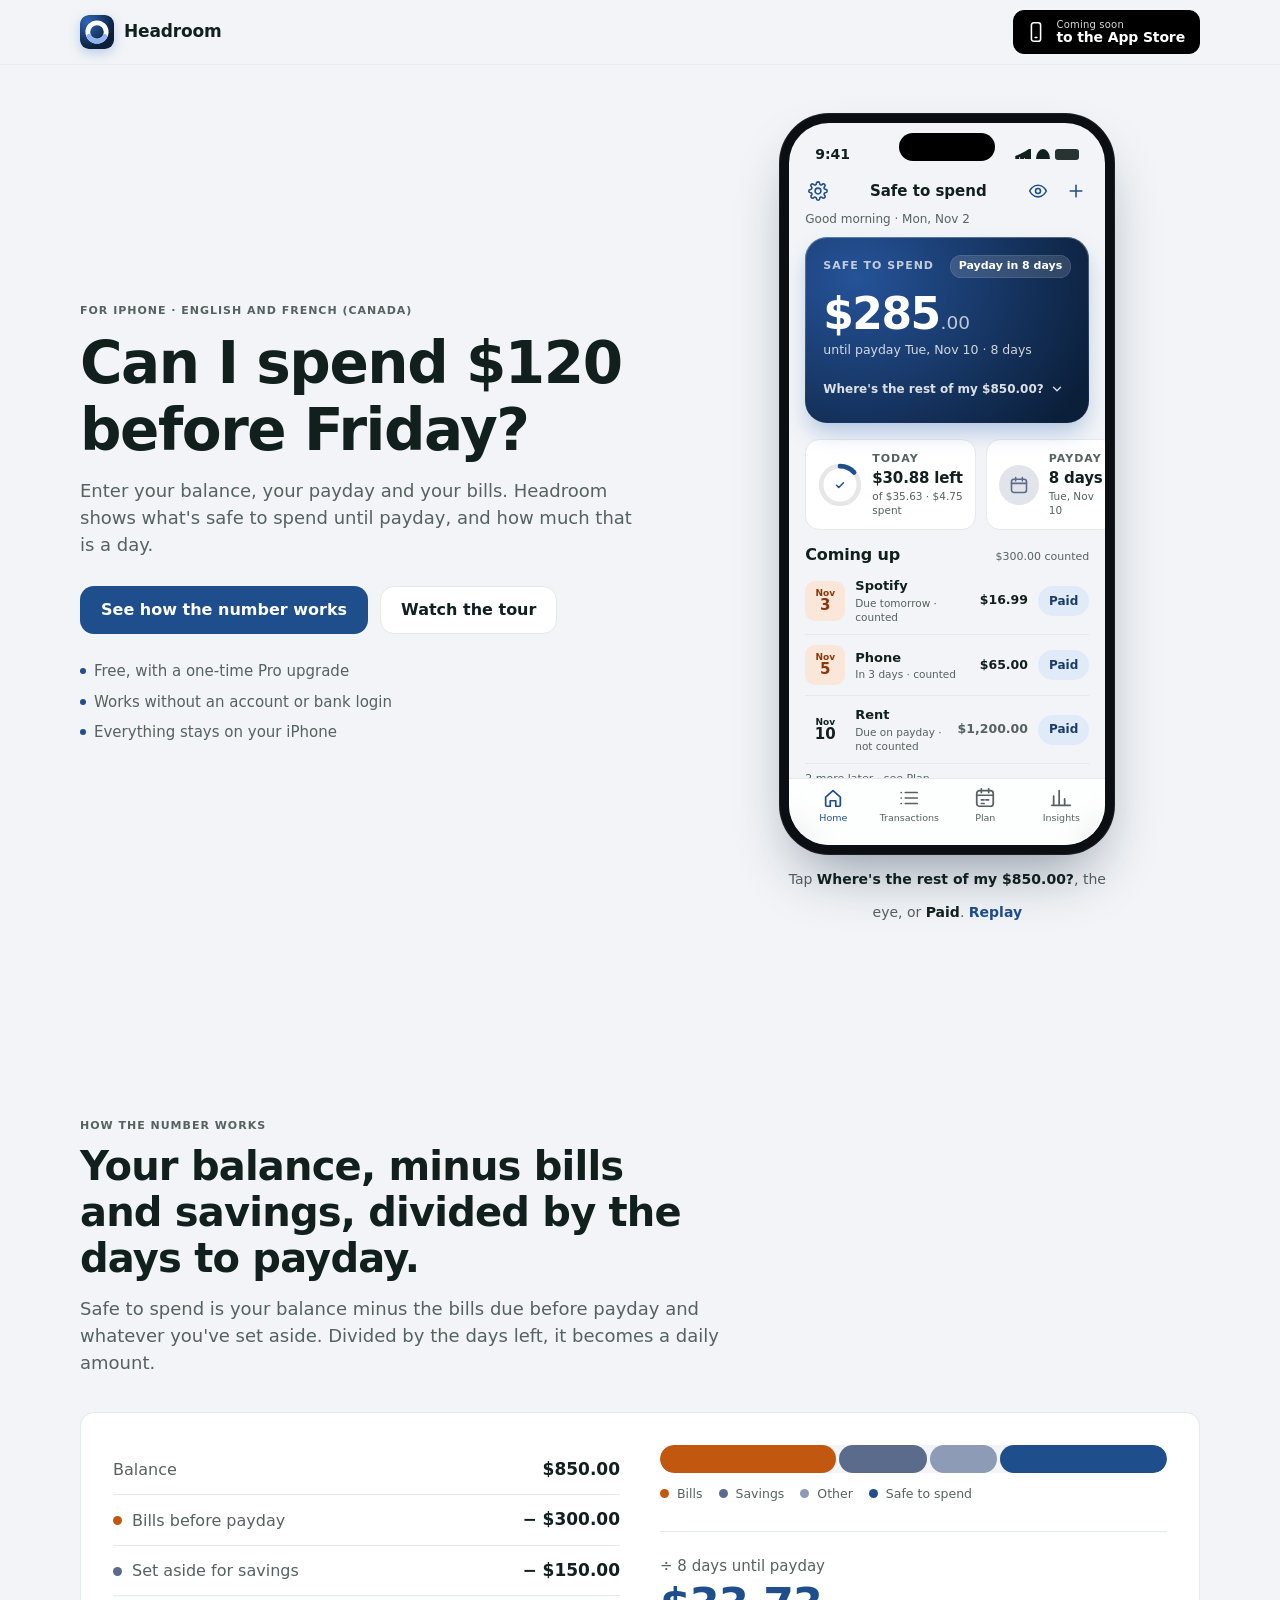
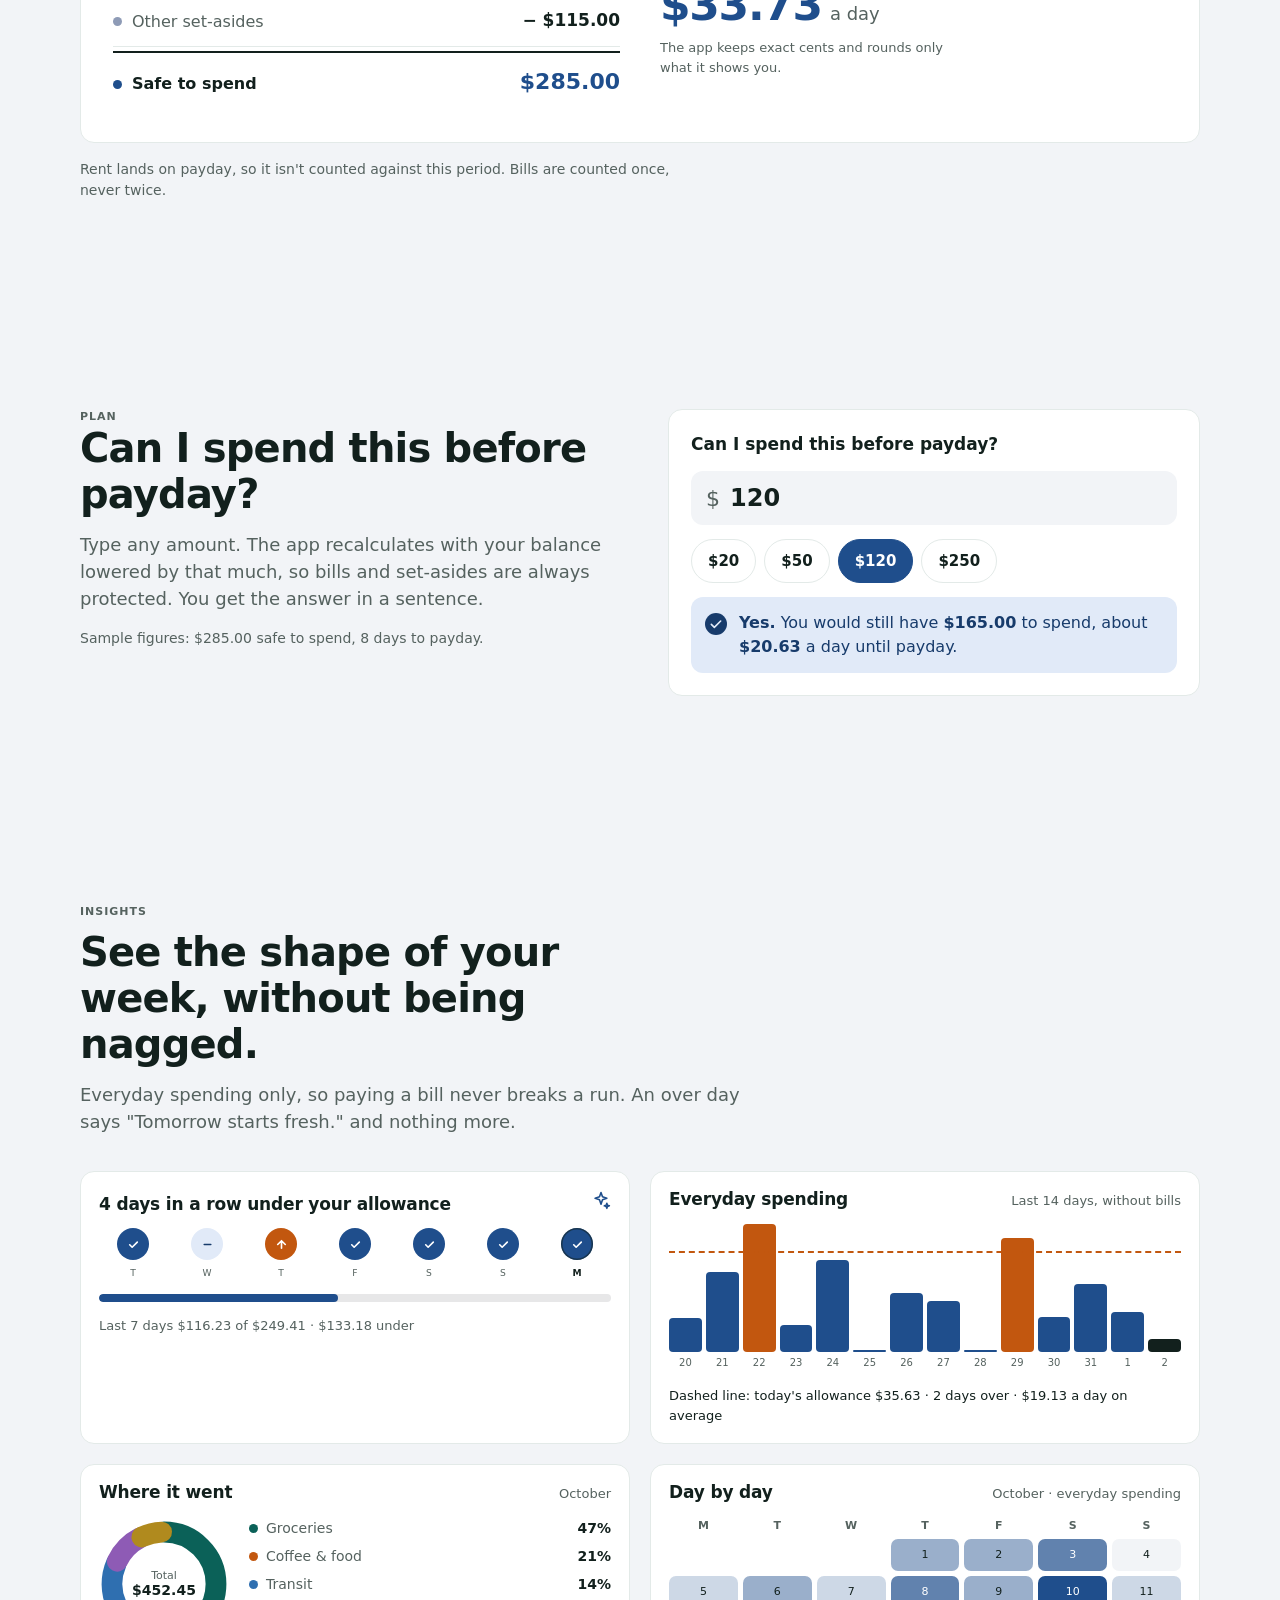
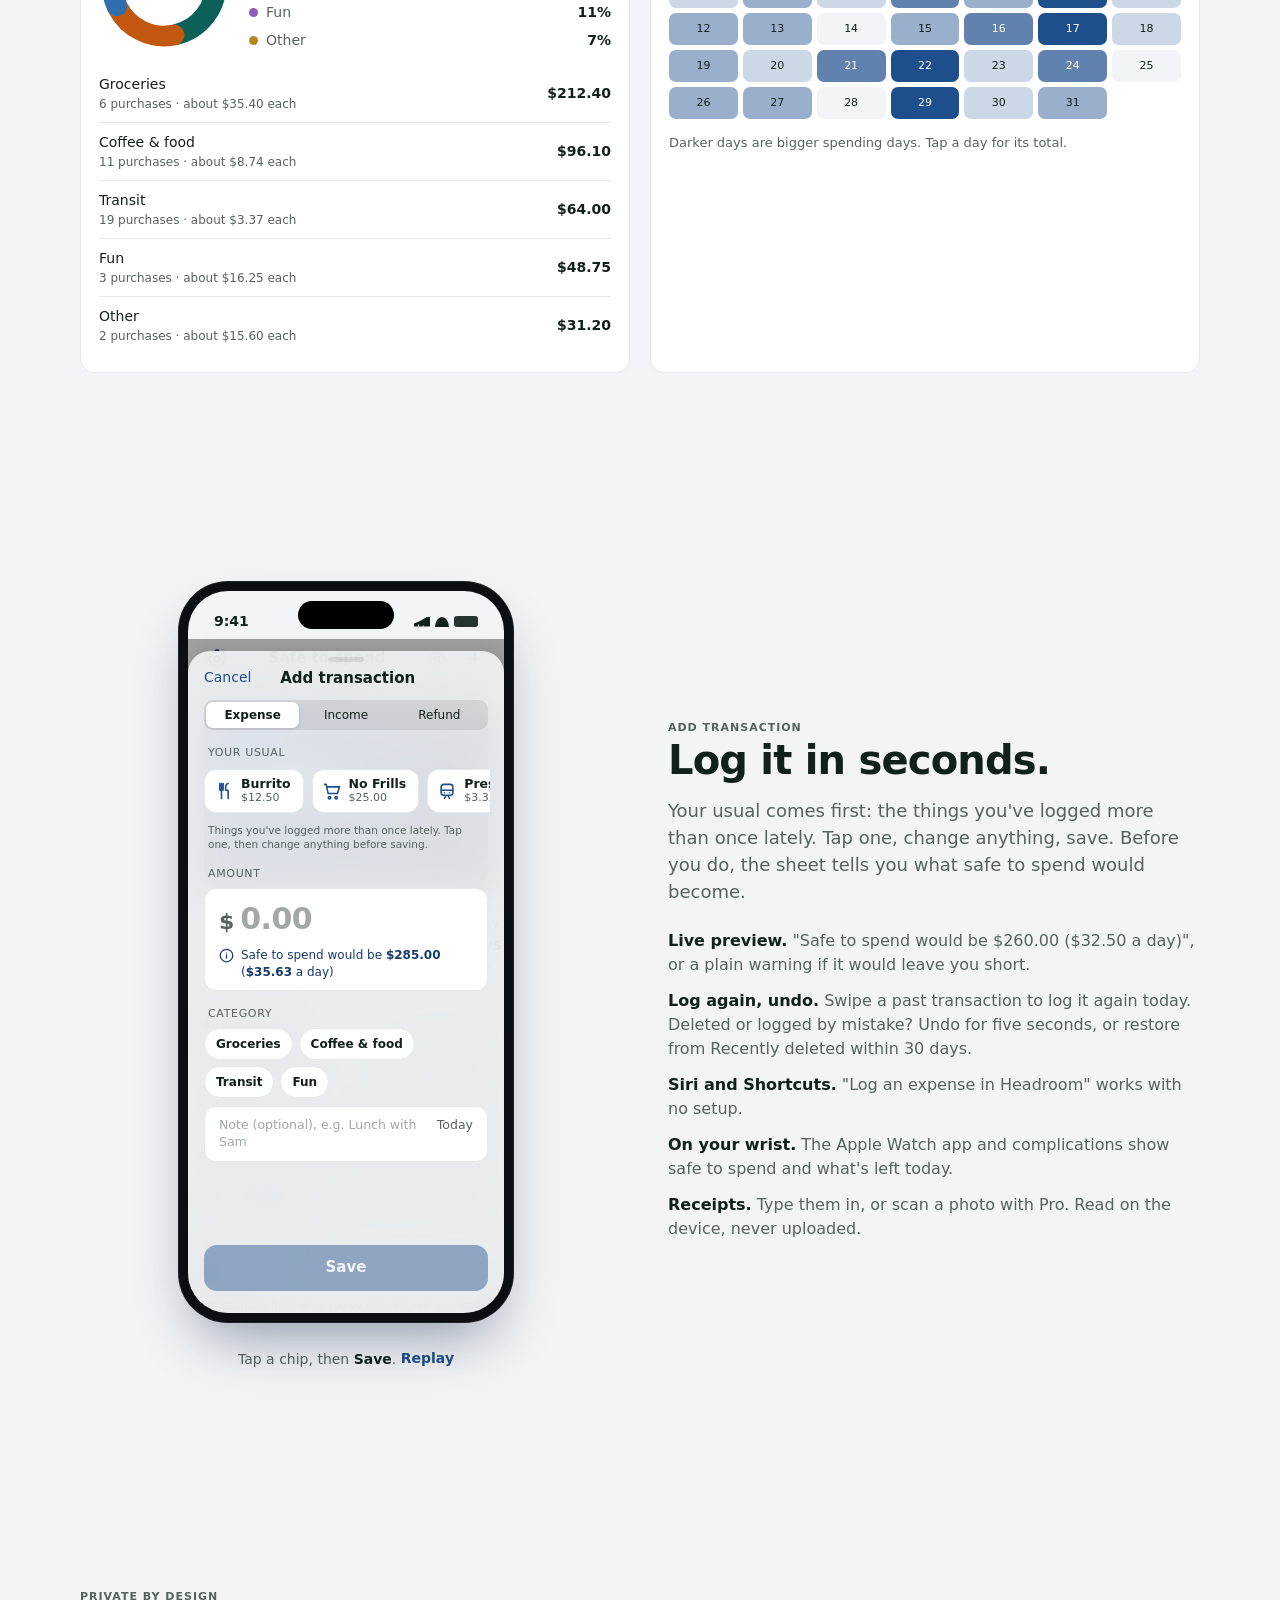
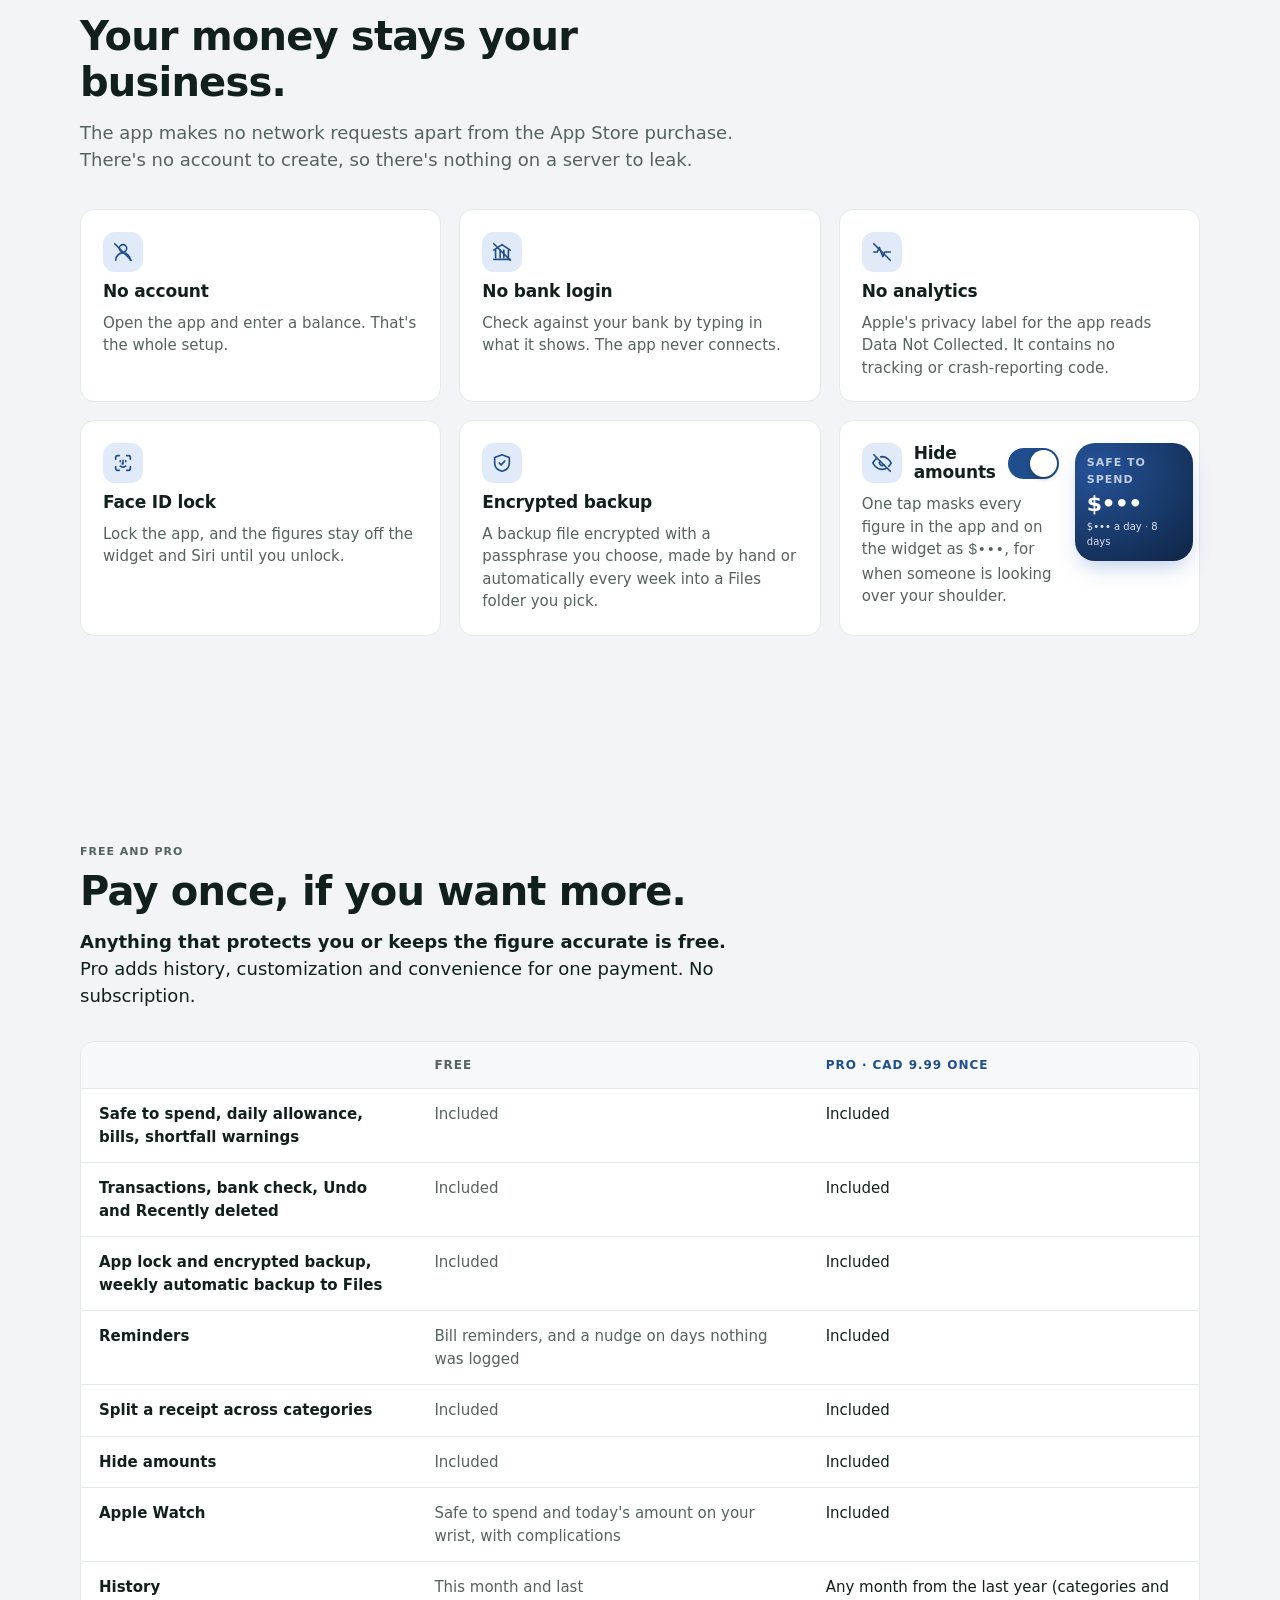
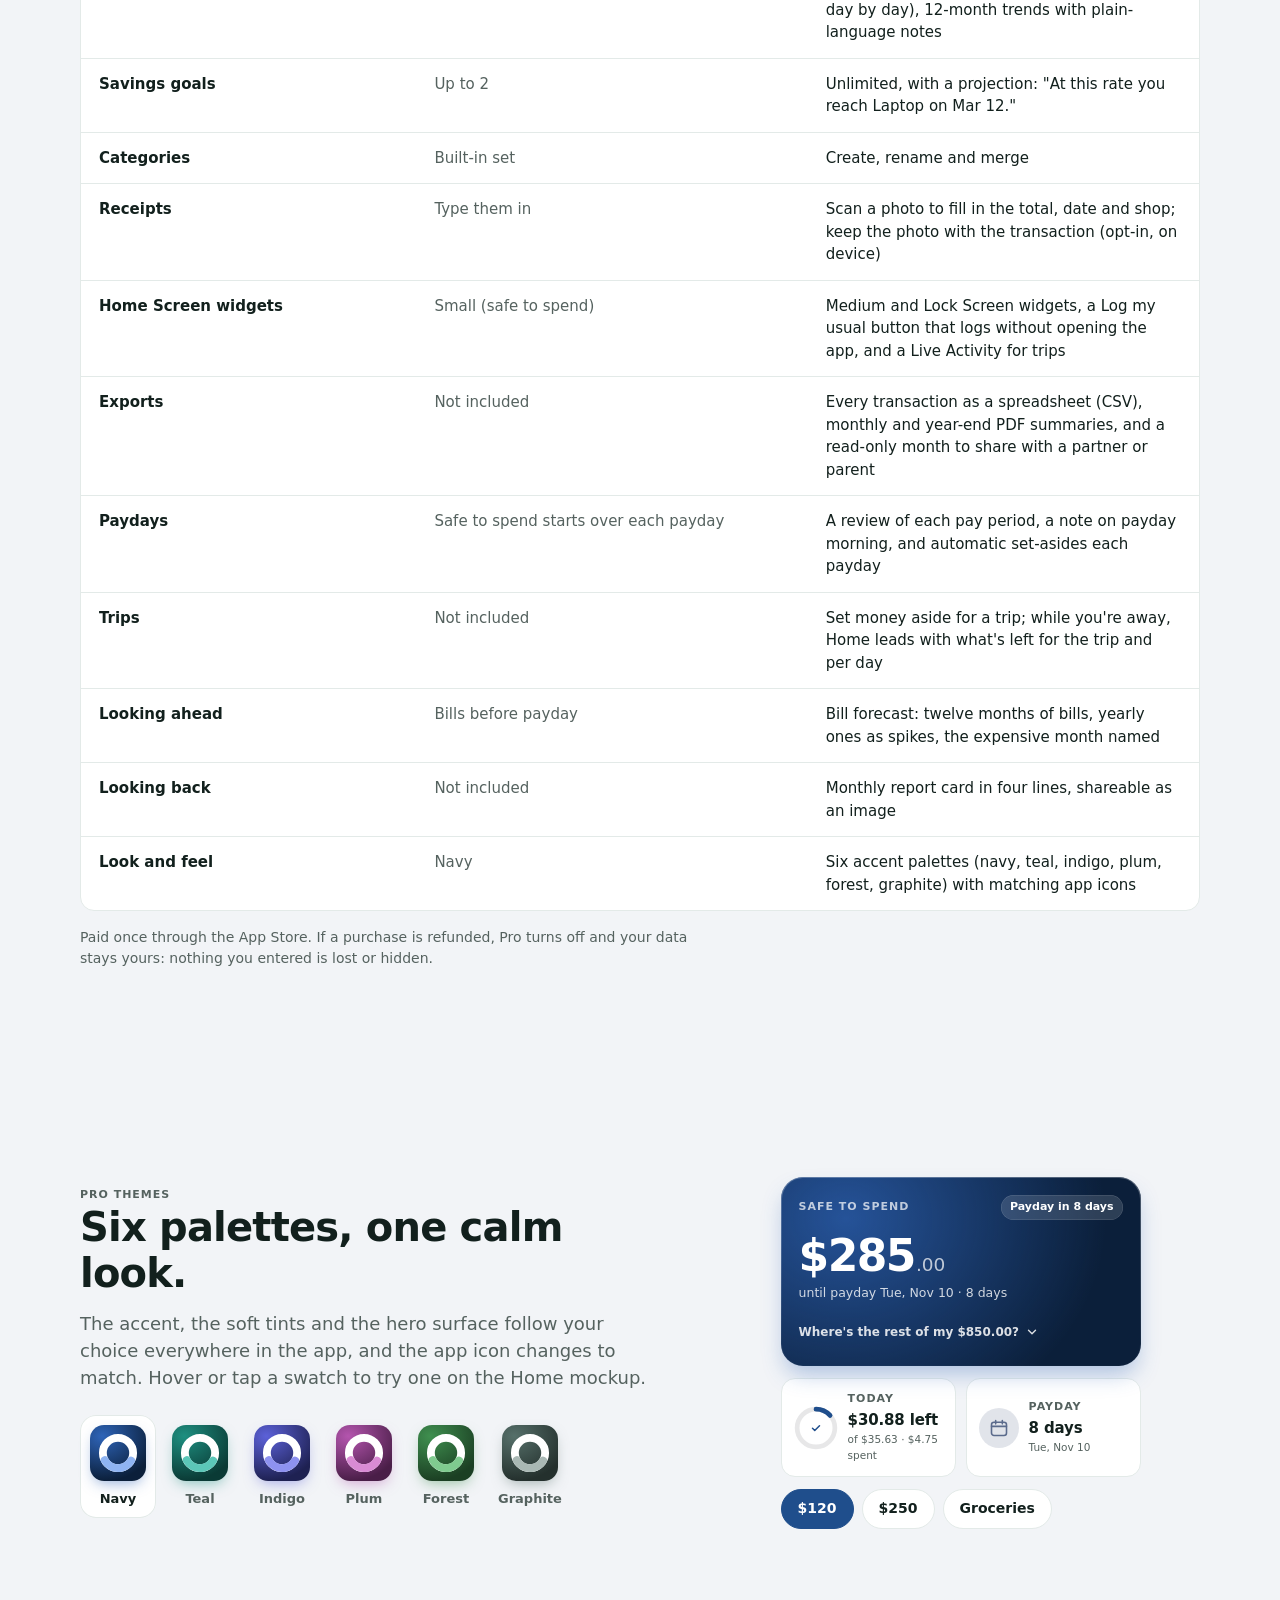
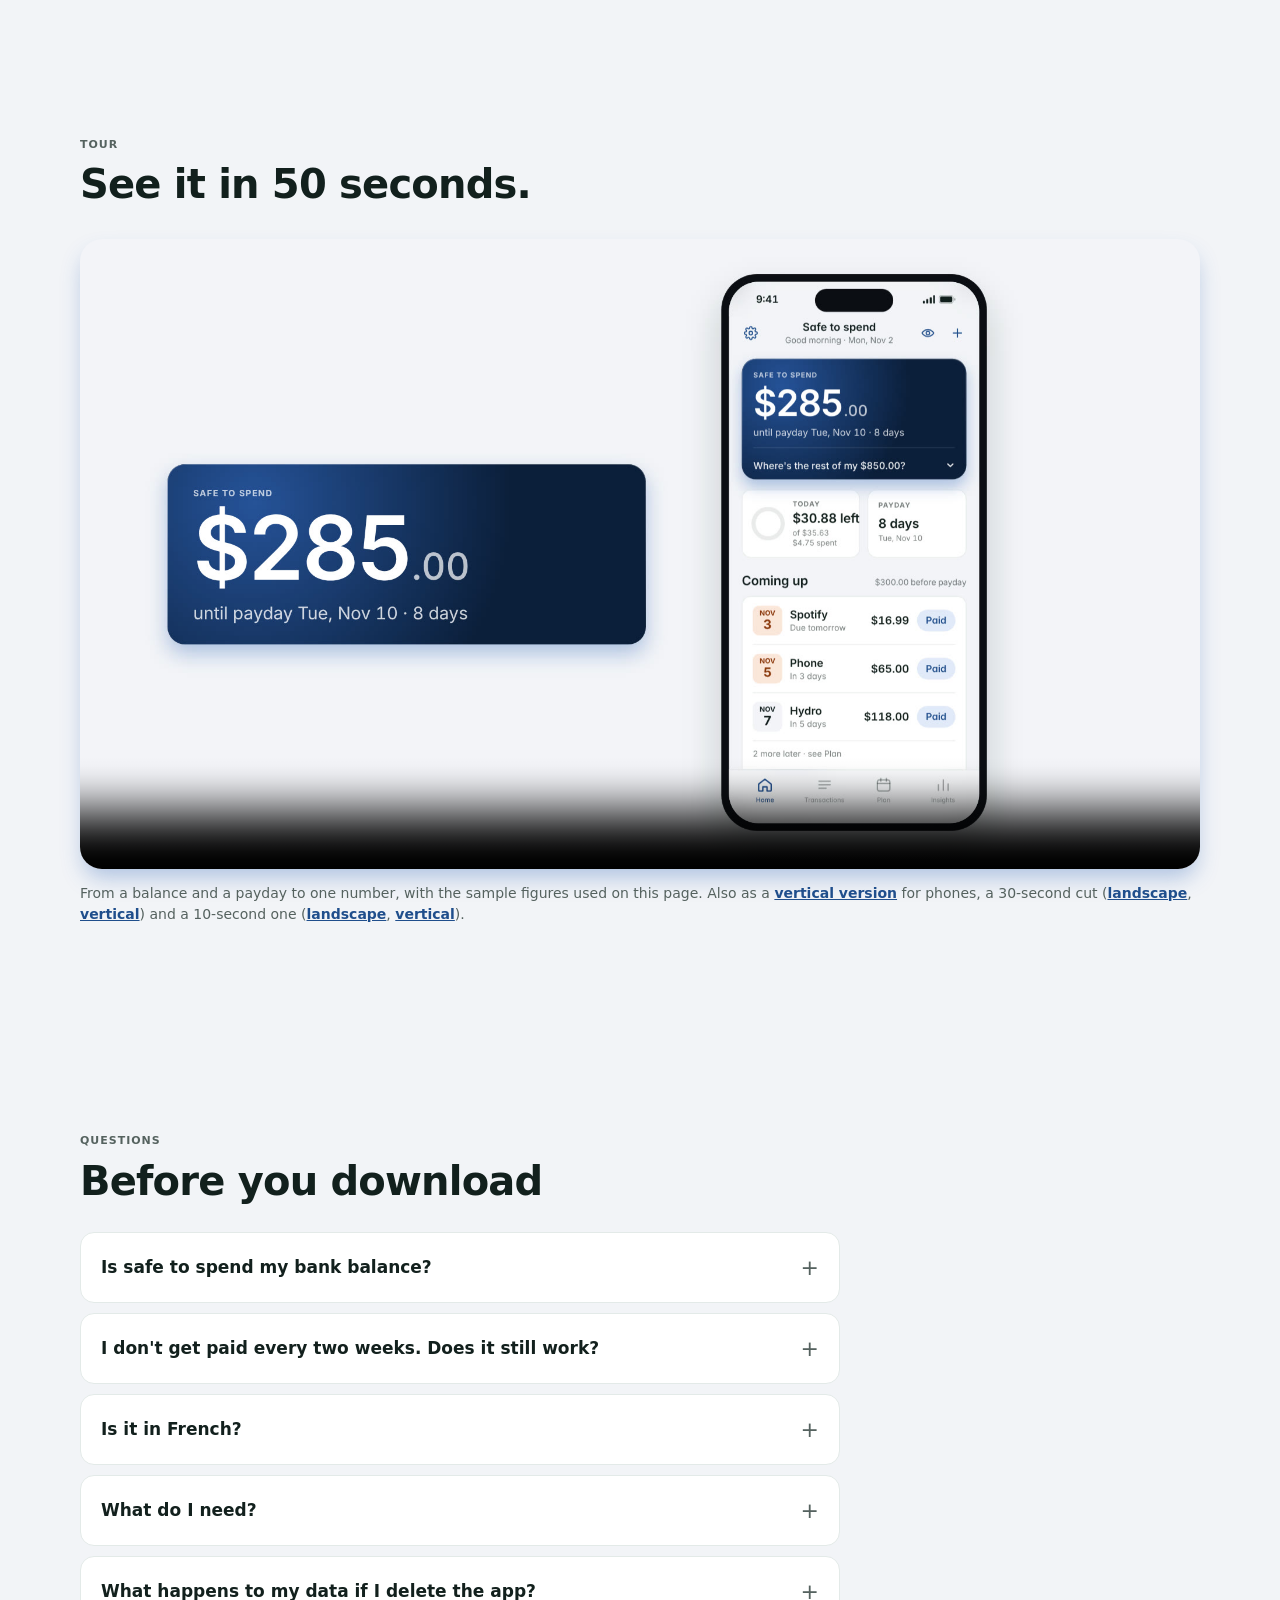
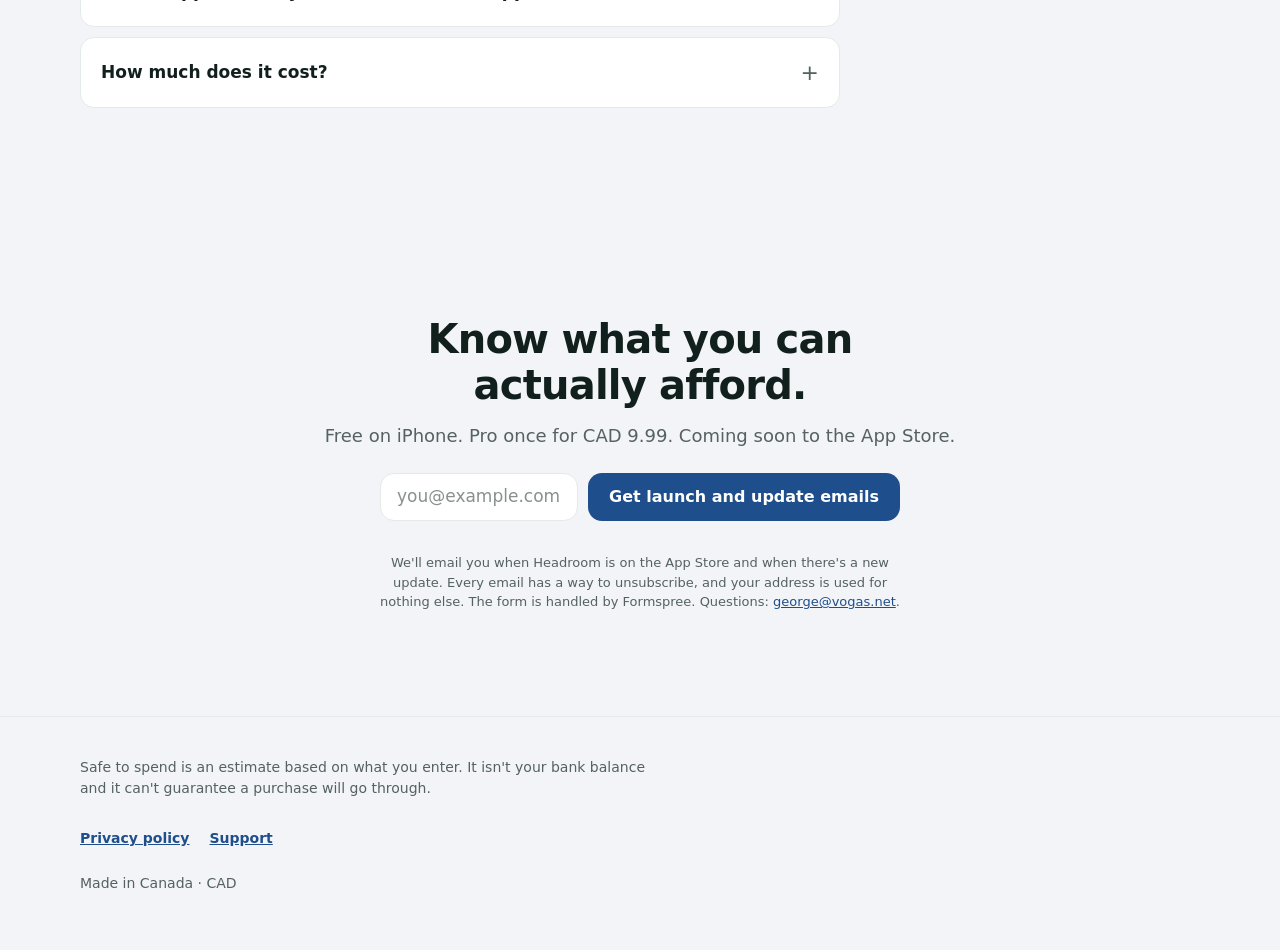
==== commit 365f96ae: "Videos that play on iPhone; centred chips; video fallback Copied from site/ in the app repo: videos " ====
--- a/index.html
+++ b/index.html
@@ -485,7 +485,10 @@
     <p class="eyebrow">Tour</p>
     <h2 id="video-title">See it in 50 seconds.</h2>
     <figure class="video-frame">
-      <video controls playsinline preload="metadata" poster="assets/promo-poster.jpg" src="assets/promo.mp4" aria-label="Headroom promo video"></video>
+      <video class="js-promo" controls playsinline preload="none" poster="assets/promo-poster.jpg" aria-label="Headroom promo video">
+        <source src="assets/promo.mp4" type="video/mp4">
+        <a class="video-fallback" href="assets/promo.mp4"><img src="assets/promo-poster.jpg" alt=""><span>Watch the video</span></a>
+      </video>
       <figcaption>From a balance and a payday to one number, with the sample figures used on this page. Also as a <a href="assets/promo-vertical.mp4">vertical version</a> for phones, a 30-second cut (<a href="assets/promo-30s.mp4">landscape</a>, <a href="assets/promo-30s-vertical.mp4">vertical</a>) and a 10-second one (<a href="assets/promo-10s.mp4">landscape</a>, <a href="assets/promo-10s-vertical.mp4">vertical</a>).</figcaption>
     </figure>
   </div>
--- a/styles.css
+++ b/styles.css
@@ -277,7 +277,7 @@
 .field input { flex: 1; min-width: 0; background: none; border: 0; outline: 0; font: inherit; font-size: 24px; font-weight: 600; min-height: 52px; color: var(--text); font-variant-numeric: tabular-nums; }
 .field input::placeholder { color: var(--text-2); opacity: .7; font-weight: 500; }
 .chips { display: flex; flex-wrap: wrap; gap: 8px; }
-.chip { min-height: 44px; min-width: 64px; padding: 0 16px; border-radius: 999px; border: 1px solid var(--hairline); background: var(--card); color: var(--text); font-weight: 600; font-size: 15px; cursor: pointer; transition: background-color var(--snappy), color var(--snappy), border-color var(--snappy), transform var(--snappy), opacity var(--snappy); }
+.chip { display: inline-flex; align-items: center; justify-content: center; line-height: 1.2; min-height: 44px; min-width: 64px; padding: 0 16px; border-radius: 999px; border: 1px solid var(--hairline); background: var(--card); color: var(--text); font-weight: 600; font-size: 15px; cursor: pointer; transition: background-color var(--snappy), color var(--snappy), border-color var(--snappy), transform var(--snappy), opacity var(--snappy); }
 .chip.is-on { background: var(--accent); color: var(--on-accent); border-color: var(--accent); }
 .answer { display: flex; gap: 12px; align-items: flex-start; padding: 14px; border-radius: 12px; background: var(--soft); color: var(--on-soft); font-size: 16px; transition: background-color var(--snappy), color var(--snappy); }
 .answer.is-no { background: var(--warn-bg); color: var(--warn-text); }
@@ -477,6 +477,9 @@
 /* Section 10: video */
 .video-frame { margin: 32px 0 0; }
 .video-frame video { display: block; width: 100%; aspect-ratio: 16 / 9; background: var(--hero-base); border-radius: var(--radius-hero); object-fit: cover; box-shadow: 0 12px 22px -4px color-mix(in srgb, var(--hero-glow) 35%, transparent); }
+.video-fallback { display: block; position: relative; border-radius: var(--radius-hero); overflow: hidden; }
+.video-fallback img { display: block; width: 100%; aspect-ratio: 16 / 9; object-fit: cover; }
+.video-fallback span { position: absolute; left: 50%; top: 50%; transform: translate(-50%, -50%); background: rgba(0, 0, 0, .72); color: #fff; padding: 12px 18px; border-radius: 999px; font-weight: 600; font-size: 15px; white-space: nowrap; }
 .video-frame figcaption { margin-top: 14px; font-size: 14px; color: var(--text-2); }
 .video-frame figcaption a { font-weight: 600; }
 
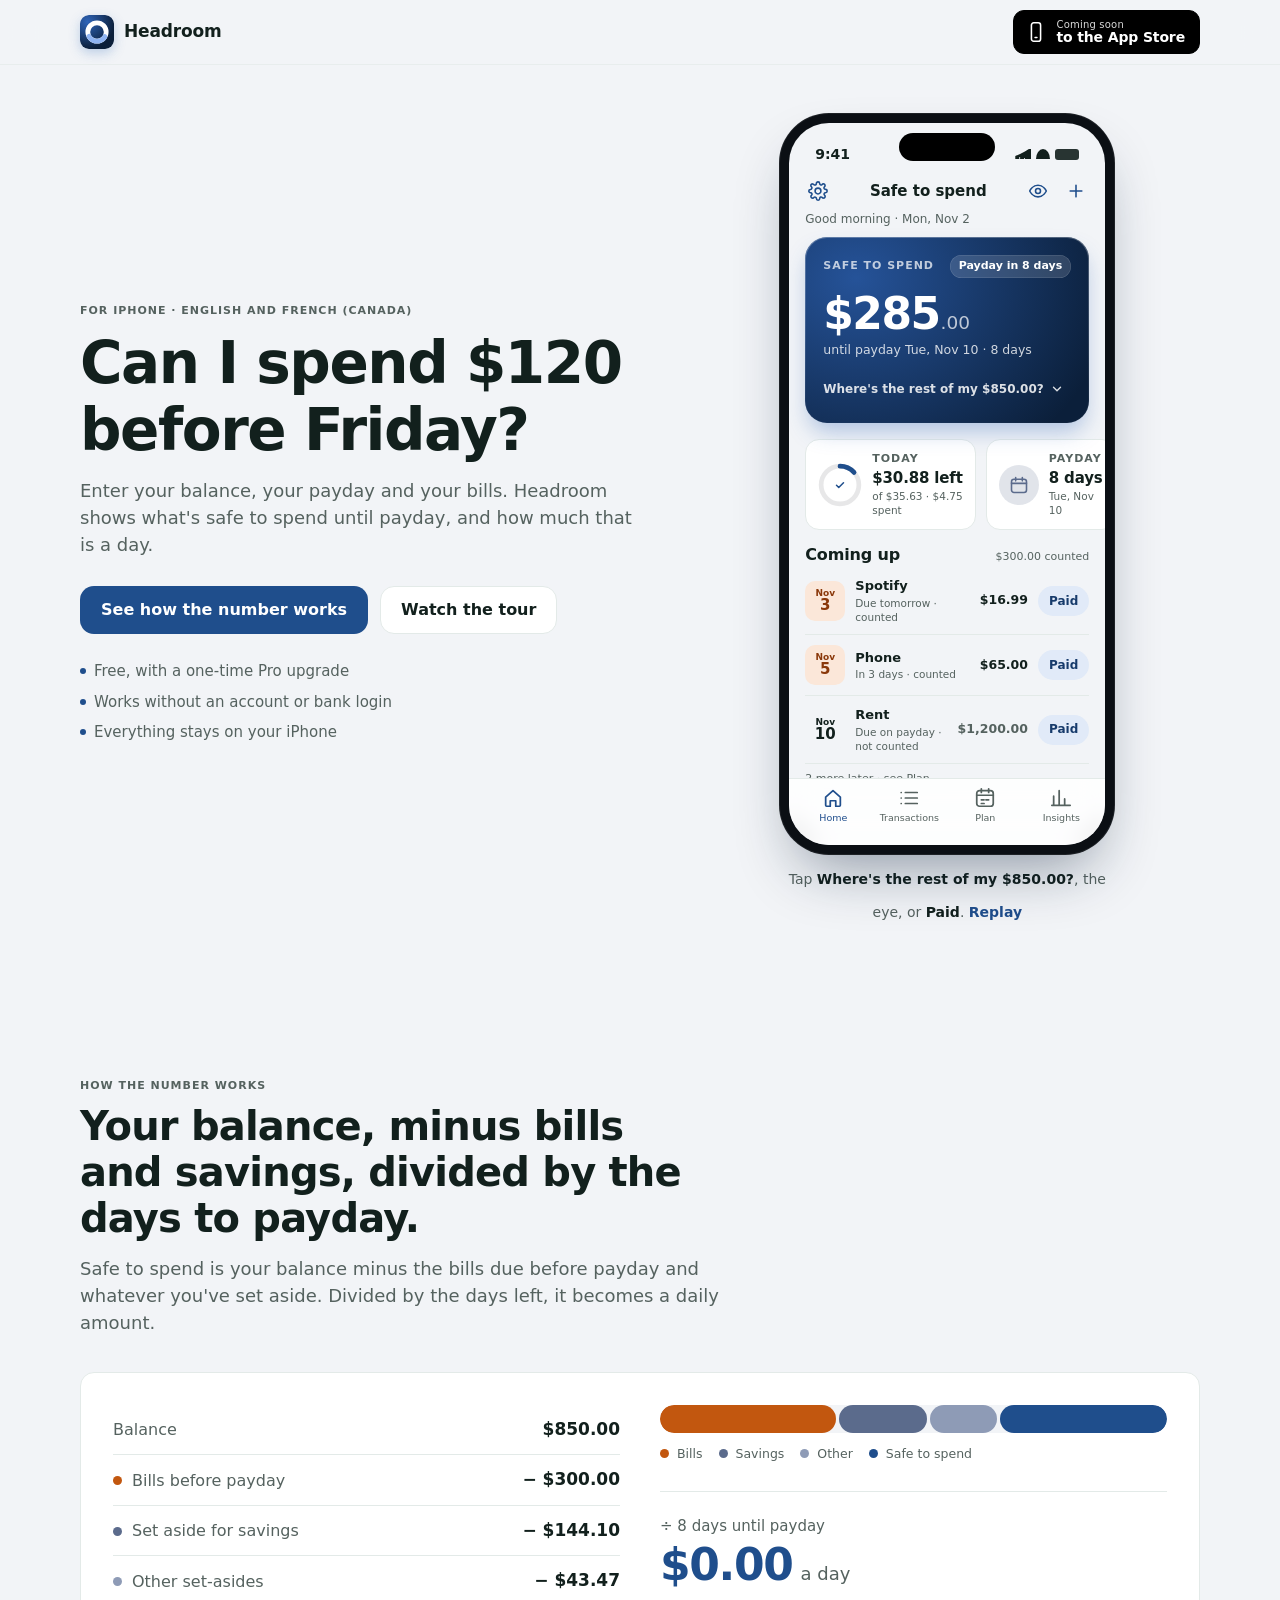
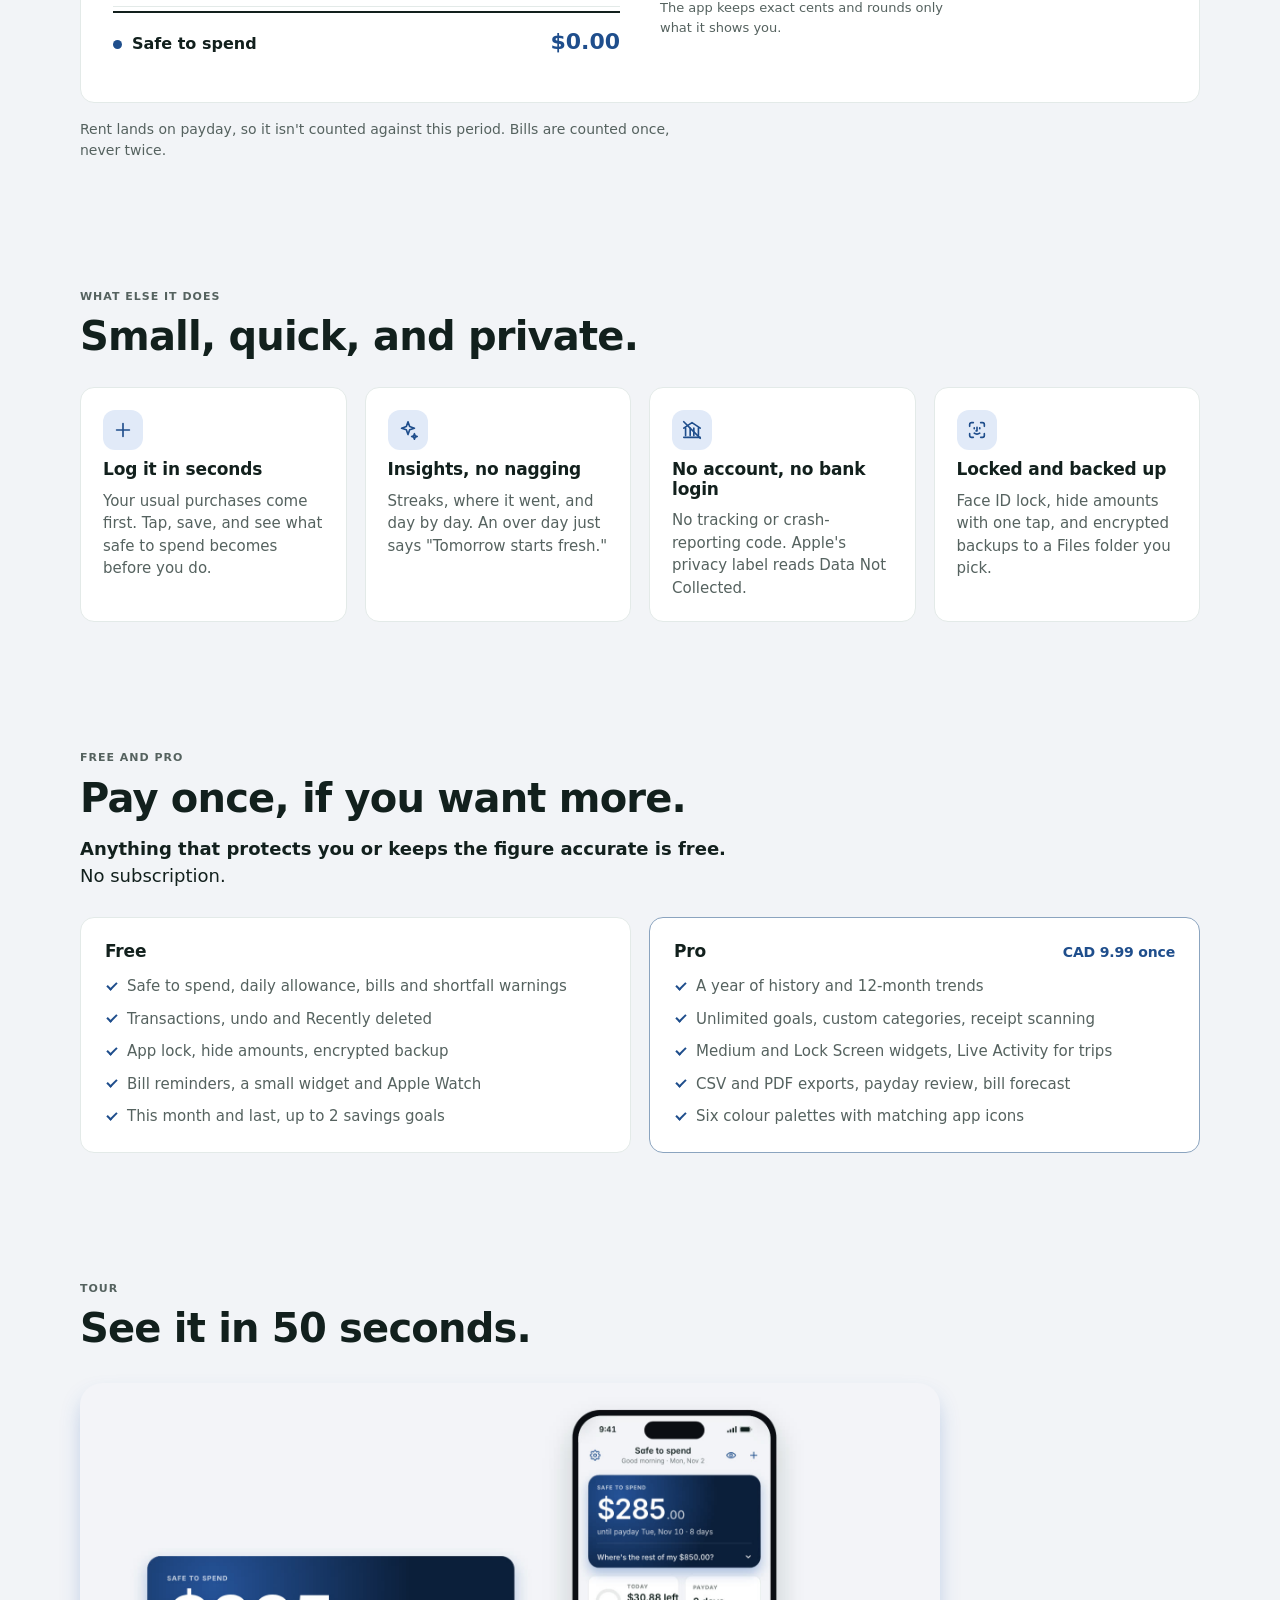
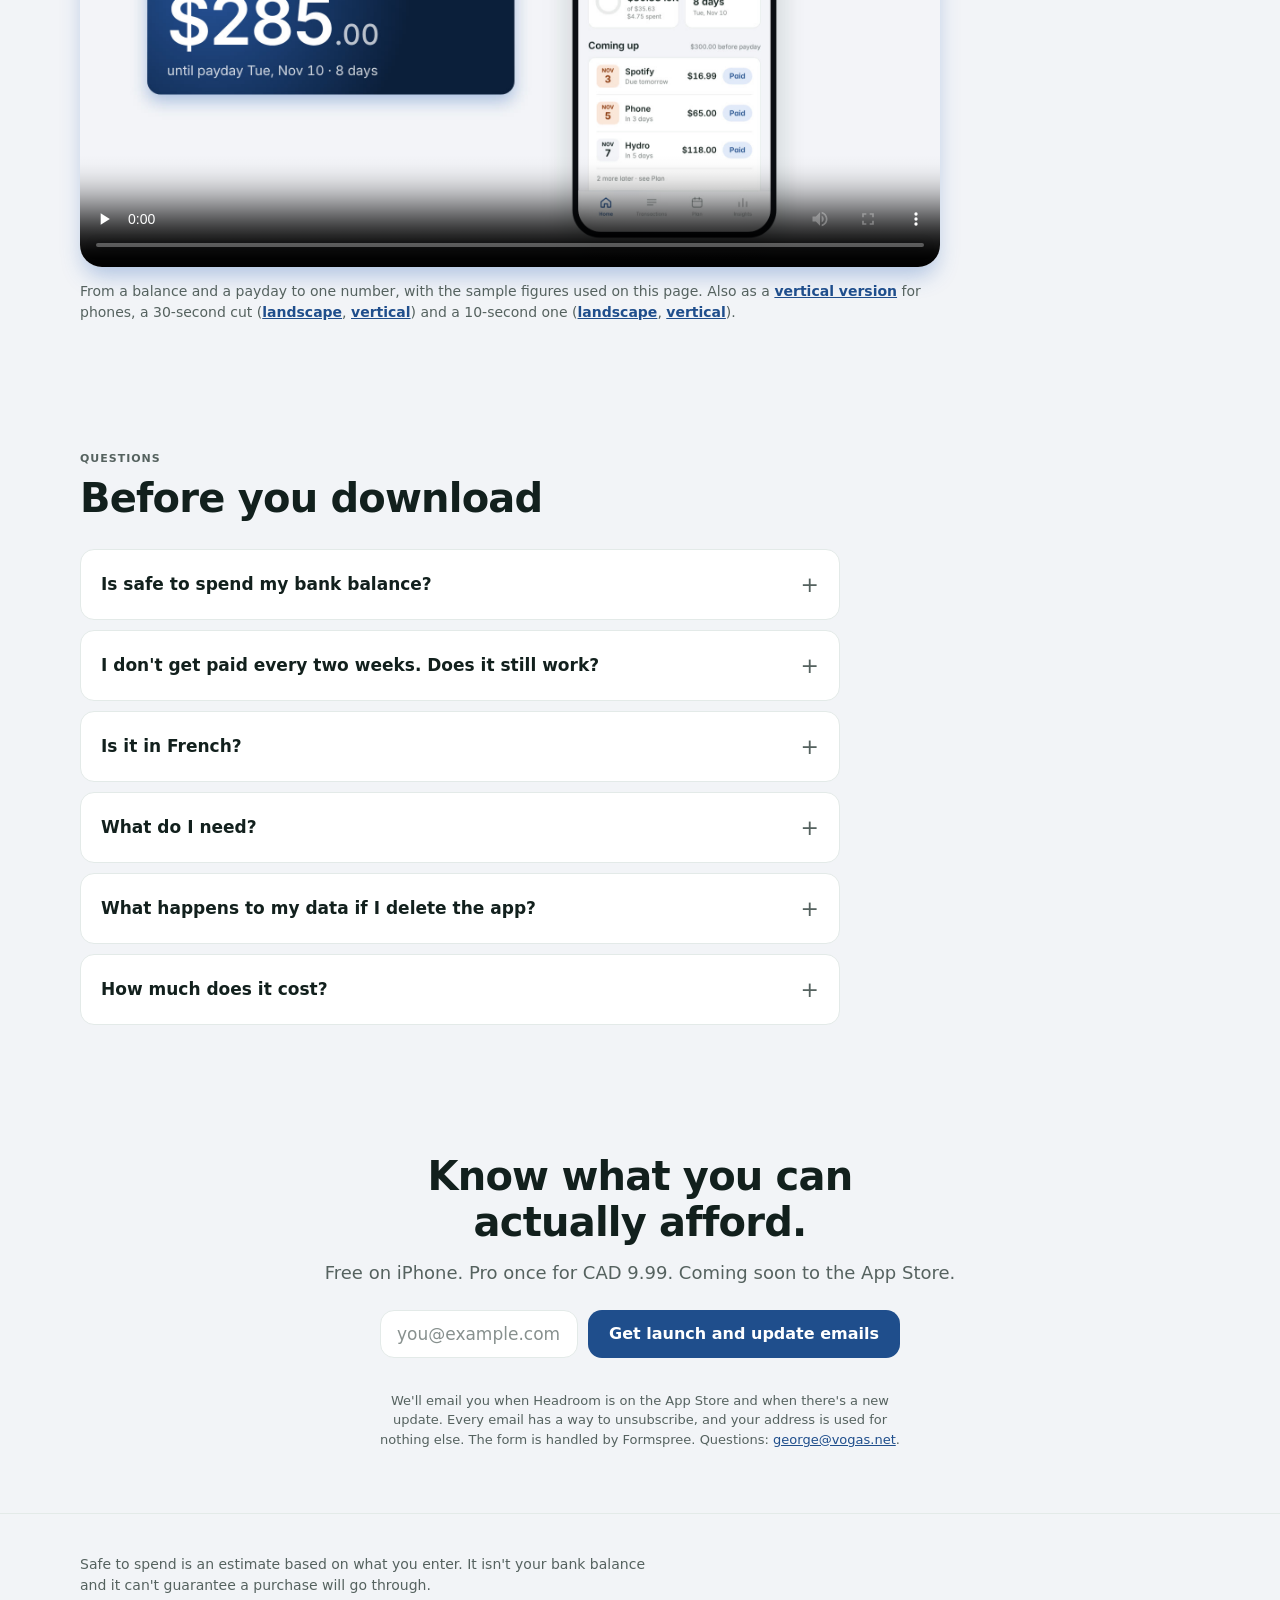
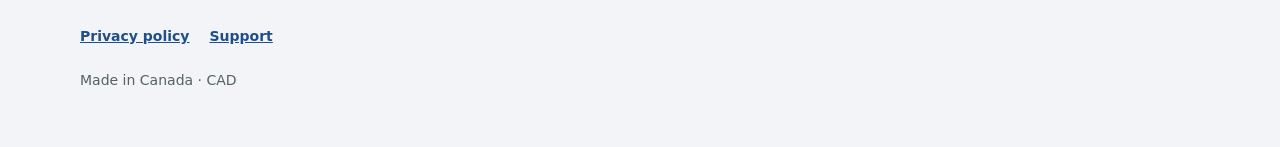
==== commit ff4bb750: "Shorter landing page Copied from site/ on the app repo's main (51d4fc4, "cut the landing page to a t" ====
--- a/index.html
+++ b/index.html
@@ -217,264 +217,47 @@
   </div>
 </section>
 
-<!-- 4. Calculator -->
-<section class="section" id="ask" aria-labelledby="ask-title">
-  <div class="wrap ask-grid">
-    <div>
-      <p class="eyebrow">Plan</p>
-      <h2 id="ask-title">Can I spend this before payday?</h2>
-      <p class="lede">Type any amount. The app recalculates with your balance lowered by that much, so bills and set-asides are always protected. You get the answer in a sentence.</p>
-      <p class="small-note">Sample figures: $285.00 safe to spend, 8 days to payday.</p>
-    </div>
-    <form class="card ask-card" id="ask-form" novalidate>
-      <label class="ask-label" for="ask-amount">Can I spend this before payday?</label>
-      <div class="field">
-        <span class="field-symbol" aria-hidden="true">$</span>
-        <input id="ask-amount" name="amount" type="text" inputmode="decimal" autocomplete="off" placeholder="Amount" value="120" aria-describedby="ask-answer">
-      </div>
-      <div class="chips" role="group" aria-label="Quick amounts">
-        <button type="button" class="chip pressable" data-amount="20">$20</button>
-        <button type="button" class="chip pressable" data-amount="50">$50</button>
-        <button type="button" class="chip pressable is-on" data-amount="120" aria-pressed="true">$120</button>
-        <button type="button" class="chip pressable" data-amount="250">$250</button>
-      </div>
-      <div class="answer" id="ask-answer" aria-live="polite">
-        <svg class="answer-icon yes" aria-hidden="true"><use href="#i-check"/></svg>
-        <p><strong class="verdict">Yes.</strong> <span class="detail">You would still have <b class="money" data-minor="16500">$165.00</b> to spend, about <b class="money" data-minor="2063">$20.63</b> a day until payday.</span></p>
-      </div>
-    </form>
-  </div>
-</section>
-
-<!-- 5. Momentum + Insights -->
-<section class="section" id="insights" aria-labelledby="insights-title">
-  <div class="wrap">
-    <p class="eyebrow">Insights</p>
-    <h2 id="insights-title">See the shape of your week, without being nagged.</h2>
-    <p class="lede">Everyday spending only, so paying a bill never breaks a run. An over day says "Tomorrow starts fresh." and nothing more.</p>
-    <div class="insight-grid">
-
-      <section class="card momentum" data-animate="momentum" aria-label="Momentum: 4 days in a row under your allowance. Last 7 days $116.23 of $249.41, $133.18 under.">
-        <div class="card-head"><h3>4 days in a row under your allowance</h3><svg class="spark" aria-hidden="true"><use href="#i-sparkles"/></svg></div>
-        <div class="dots" aria-hidden="true">
-          <span class="day" style="--i:0"><span class="dot-wrap under"><svg><use href="#i-check"/></svg></span><small>T</small></span>
-          <span class="day" style="--i:1"><span class="dot-wrap quiet"><svg><use href="#i-minus"/></svg></span><small>W</small></span>
-          <span class="day" style="--i:2"><span class="dot-wrap over"><svg><use href="#i-up"/></svg></span><small>T</small></span>
-          <span class="day" style="--i:3"><span class="dot-wrap under"><svg><use href="#i-check"/></svg></span><small>F</small></span>
-          <span class="day" style="--i:4"><span class="dot-wrap under"><svg><use href="#i-check"/></svg></span><small>S</small></span>
-          <span class="day" style="--i:5"><span class="dot-wrap under"><svg><use href="#i-check"/></svg></span><small>S</small></span>
-          <span class="day today" style="--i:6"><span class="dot-wrap under"><svg><use href="#i-check"/></svg></span><small>M</small></span>
-        </div>
-        <div class="meter" aria-hidden="true"><span style="--f:46.6%"></span></div>
-        <p class="card-foot">Last 7 days $116.23 of $249.41 · $133.18 under</p>
-      </section>
-
-      <section class="card daily-card" data-animate="bars" aria-label="Everyday spending, last 14 days: 2 days over today's allowance of $35.63, about $19.13 a day on average.">
-        <div class="card-head"><h3>Everyday spending</h3><span class="card-sub">Last 14 days, without bills</span></div>
-        <div class="bars" aria-hidden="true" style="--max:46.1">
-          <span class="rule" style="--y:35.63"></span>
-          <span class="bar" style="--v:12.4"><i></i><small>20</small></span>
-          <span class="bar" style="--v:28.75"><i></i><small>21</small></span>
-          <span class="bar over" style="--v:46.1"><i></i><small>22</small></span>
-          <span class="bar" style="--v:9.9"><i></i><small>23</small></span>
-          <span class="bar" style="--v:33.1"><i></i><small>24</small></span>
-          <span class="bar" style="--v:0"><i></i><small>25</small></span>
-          <span class="bar" style="--v:21.3"><i></i><small>26</small></span>
-          <span class="bar" style="--v:18.4"><i></i><small>27</small></span>
-          <span class="bar" style="--v:0"><i></i><small>28</small></span>
-          <span class="bar over" style="--v:41.2"><i></i><small>29</small></span>
-          <span class="bar" style="--v:12.75"><i></i><small>30</small></span>
-          <span class="bar" style="--v:24.6"><i></i><small>31</small></span>
-          <span class="bar" style="--v:14.53"><i></i><small>1</small></span>
-          <span class="bar today" style="--v:4.75"><i></i><small>2</small></span>
-        </div>
-        <p class="card-foot ink">Dashed line: today's allowance $35.63 · 2 days over · $19.13 a day on average</p>
-      </section>
-
-      <section class="card where" data-animate="ring" aria-label="Where it went, October: Groceries 47 percent, Coffee and food 21 percent, Transit 14 percent, Fun 11 percent, Other 7 percent. Total $452.45.">
-        <div class="card-head"><h3>Where it went</h3><span class="card-sub">October</span></div>
-        <div class="where-top">
-          <div class="ring-chart" aria-hidden="true">
-            <svg viewBox="0 0 100 100">
-              <circle class="arc c0" cx="50" cy="50" r="40" style="--len:46.9"/>
-              <circle class="arc c1" cx="50" cy="50" r="40" style="--len:21.2;--off:46.9"/>
-              <circle class="arc c2" cx="50" cy="50" r="40" style="--len:14.1;--off:68.1"/>
-              <circle class="arc c3" cx="50" cy="50" r="40" style="--len:10.8;--off:82.2"/>
-              <circle class="arc c4" cx="50" cy="50" r="40" style="--len:6.9;--off:93"/>
-            </svg>
-            <span class="ring-center"><small>Total</small><b class="money" data-minor="45245" data-from="0">$452.45</b></span>
-          </div>
-          <ul class="legend shares" aria-hidden="true">
-            <li><i class="dot c0"></i>Groceries<b>47%</b></li>
-            <li><i class="dot c1"></i>Coffee &amp; food<b>21%</b></li>
-            <li><i class="dot c2"></i>Transit<b>14%</b></li>
-            <li><i class="dot c3"></i>Fun<b>11%</b></li>
-            <li><i class="dot c4"></i>Other<b>7%</b></li>
-          </ul>
-        </div>
-        <ul class="rows" aria-hidden="true">
-          <li><span>Groceries<small>6 purchases · about $35.40 each</small></span><b>$212.40</b></li>
-          <li><span>Coffee &amp; food<small>11 purchases · about $8.74 each</small></span><b>$96.10</b></li>
-          <li><span>Transit<small>19 purchases · about $3.37 each</small></span><b>$64.00</b></li>
-          <li><span>Fun<small>3 purchases · about $16.25 each</small></span><b>$48.75</b></li>
-          <li><span>Other<small>2 purchases · about $15.60 each</small></span><b>$31.20</b></li>
-        </ul>
-      </section>
-
-      <section class="card cal-card" data-animate="calendar" aria-label="Day by day, October. Darker days are bigger everyday-spending days. The busiest day was Saturday, October 10, $51.20.">
-        <div class="card-head"><h3>Day by day</h3><span class="card-sub">October · everyday spending</span></div>
-        <div class="cal js-cal" aria-hidden="true"></div>
-        <p class="card-foot js-cal-foot">Darker days are bigger spending days. Tap a day for its total.</p>
-      </section>
-    </div>
-  </div>
-</section>
-
-<!-- 6. Log it in seconds -->
-<section class="section" id="log" aria-labelledby="log-title">
-  <div class="wrap log-grid">
-    <div class="log-copy">
-      <p class="eyebrow">Add transaction</p>
-      <h2 id="log-title">Log it in seconds.</h2>
-      <p class="lede">Your usual comes first: the things you've logged more than once lately. Tap one, change anything, save. Before you do, the sheet tells you what safe to spend would become.</p>
-      <ul class="feature-list">
-        <li><b>Live preview.</b> "Safe to spend would be $260.00 ($32.50 a day)", or a plain warning if it would leave you short.</li>
-        <li><b>Log again, undo.</b> Swipe a past transaction to log it again today. Deleted or logged by mistake? Undo for five seconds, or restore from Recently deleted within 30 days.</li>
-        <li><b>Siri and Shortcuts.</b> "Log an expense in Headroom" works with no setup.</li>
-        <li><b>On your wrist.</b> The Apple Watch app and complications show safe to spend and what's left today.</li>
-        <li><b>Receipts.</b> Type them in, or scan a photo with Pro. Read on the device, never uploaded.</li>
-      </ul>
-    </div>
-    <div class="hero-device">
-      <div class="phone" id="add-phone" role="group" aria-label="Interactive preview of the Add transaction sheet">
-        <div class="screen">
-          <div class="island" aria-hidden="true"></div>
-          <div class="status" aria-hidden="true"><span>9:41</span><span class="status-icons"><i class="sig"></i><i class="wifi"></i><i class="bat"></i></span></div>
-          <div class="behind js-behind" aria-hidden="true"></div>
-          <div class="sheet js-sheet">
-            <span class="grabber" aria-hidden="true"></span>
-            <div class="sheet-bar"><span class="sheet-cancel">Cancel</span><b>Add transaction</b><span></span></div>
-            <div class="sheet-body">
-              <div class="segmented" role="radiogroup" aria-label="Kind"><span class="on" role="radio" aria-checked="true">Expense</span><span role="radio" aria-checked="false">Income</span><span role="radio" aria-checked="false">Refund</span></div>
-              <p class="sheet-eyebrow">Your usual</p>
-              <div class="picks" role="group" aria-label="Your usual">
-                <button type="button" class="pick pressable js-pick" data-minor="1250" data-note="Burrito" data-cat="Coffee &amp; food"><svg aria-hidden="true"><use href="#i-fork"/></svg><span>Burrito<small>$12.50</small></span></button>
-                <button type="button" class="pick pressable js-pick" data-minor="2500" data-note="No Frills" data-cat="Groceries"><svg aria-hidden="true"><use href="#i-cart"/></svg><span>No Frills<small>$25.00</small></span></button>
-                <button type="button" class="pick pressable js-pick" data-minor="335" data-note="Presto" data-cat="Transit"><svg aria-hidden="true"><use href="#i-tram"/></svg><span>Presto<small>$3.35</small></span></button>
-                <button type="button" class="pick pressable js-pick" data-minor="475" data-note="Coffee" data-cat="Coffee &amp; food"><svg aria-hidden="true"><use href="#i-cup"/></svg><span>Coffee<small>$4.75</small></span></button>
-              </div>
-              <p class="sheet-foot">Things you've logged more than once lately. Tap one, then change anything before saving.</p>
-              <p class="sheet-eyebrow">Amount</p>
-              <div class="sheet-card">
-                <div class="amount-field js-amount-field"><span class="sym">$</span><span class="amount js-amount placeholder">0.00</span></div>
-                <p class="preview js-preview"><svg aria-hidden="true"><use href="#i-info"/></svg><span>Safe to spend would be <b class="money" data-minor="28500">$285.00</b> (<b class="money" data-minor="3563">$35.63</b> a day)</span></p>
-              </div>
-              <p class="sheet-eyebrow">Category</p>
-              <div class="cats js-cats"><span data-cat="Groceries">Groceries</span><span data-cat="Coffee &amp; food">Coffee &amp; food</span><span data-cat="Transit">Transit</span><span data-cat="Fun">Fun</span></div>
-              <div class="sheet-card note-row"><span class="js-note placeholder">Note (optional), e.g. Lunch with Sam</span><span class="note-date">Today</span></div>
-            </div>
-            <button type="button" class="save pressable js-save" disabled>Save</button>
-          </div>
-          <div class="banner js-banner" role="status" aria-live="polite"></div>
-        </div>
-      </div>
-      <p class="device-hint">Tap a chip, then <em>Save</em>. <button type="button" class="link-btn js-add-replay">Replay</button></p>
-    </div>
-  </div>
-</section>
-
-<!-- 7. Private by design -->
-<section class="section" id="privacy" aria-labelledby="privacy-title" data-animate="privacy">
-  <div class="wrap">
-    <p class="eyebrow">Private by design</p>
-    <h2 id="privacy-title">Your money stays your business.</h2>
-    <p class="lede">The app makes no network requests apart from the App Store purchase. There's no account to create, so there's nothing on a server to leak.</p>
+<!-- 4. Everything else, at a glance -->
+<section class="section" id="features" aria-labelledby="features-title">
+  <div class="wrap">
+    <p class="eyebrow">What else it does</p>
+    <h2 id="features-title">Small, quick, and private.</h2>
     <div class="privacy-grid">
-      <div class="card p-item"><svg aria-hidden="true"><use href="#i-person-slash"/></svg><h3>No account</h3><p>Open the app and enter a balance. That's the whole setup.</p></div>
-      <div class="card p-item"><svg aria-hidden="true"><use href="#i-bank-slash"/></svg><h3>No bank login</h3><p>Check against your bank by typing in what it shows. The app never connects.</p></div>
-      <div class="card p-item"><svg aria-hidden="true"><use href="#i-pulse-slash"/></svg><h3>No analytics</h3><p>Apple's privacy label for the app reads Data Not Collected. It contains no tracking or crash-reporting code.</p></div>
-      <div class="card p-item"><svg aria-hidden="true"><use href="#i-faceid"/></svg><h3>Face ID lock</h3><p>Lock the app, and the figures stay off the widget and Siri until you unlock.</p></div>
-      <div class="card p-item"><svg aria-hidden="true"><use href="#i-shield"/></svg><h3>Encrypted backup</h3><p>A backup file encrypted with a passphrase you choose, made by hand or automatically every week into a Files folder you pick.</p></div>
-      <div class="card p-item p-hide">
-        <div class="p-hide-head">
-          <svg aria-hidden="true"><use href="#i-eye-slash"/></svg>
-          <h3>Hide amounts</h3>
-          <button type="button" class="switch js-mask-switch" role="switch" aria-checked="false" aria-label="Hide amounts in this preview"><span class="knob"></span></button>
-        </div>
-        <p>One tap masks every figure in the app and on the widget as <code>$•••</code>, for when someone is looking over your shoulder.</p>
-        <div class="widget themed" data-theme="navy" aria-hidden="true">
-          <span class="eyebrow on-hero">Safe to spend</span>
-          <b class="amt w-fig" data-amt="$285.00">$285.00</b>
-          <span class="w-sub"><span class="amt" data-amt="$35.63">$35.63</span> a day · 8 days</span>
-        </div>
-      </div>
-    </div>
-  </div>
-</section>
-
-<!-- 8. Free vs Pro -->
+      <div class="card p-item"><svg aria-hidden="true"><use href="#i-plus"/></svg><h3>Log it in seconds</h3><p>Your usual purchases come first. Tap, save, and see what safe to spend becomes before you do.</p></div>
+      <div class="card p-item"><svg aria-hidden="true"><use href="#i-sparkles"/></svg><h3>Insights, no nagging</h3><p>Streaks, where it went, and day by day. An over day just says "Tomorrow starts fresh."</p></div>
+      <div class="card p-item"><svg aria-hidden="true"><use href="#i-bank-slash"/></svg><h3>No account, no bank login</h3><p>No tracking or crash-reporting code. Apple's privacy label reads Data Not Collected.</p></div>
+      <div class="card p-item"><svg aria-hidden="true"><use href="#i-faceid"/></svg><h3>Locked and backed up</h3><p>Face ID lock, hide amounts with one tap, and encrypted backups to a Files folder you pick.</p></div>
+    </div>
+  </div>
+</section>
+
+<!-- 5. Free vs Pro -->
 <section class="section" id="pro" aria-labelledby="pro-title">
   <div class="wrap">
     <p class="eyebrow">Free and Pro</p>
     <h2 id="pro-title">Pay once, if you want more.</h2>
-    <p class="lede pro-rule"><b>Anything that protects you or keeps the figure accurate is free.</b> Pro adds history, customization and convenience for one payment. No subscription.</p>
-    <div class="table-wrap">
-      <table class="compare">
-        <thead><tr><th scope="col"><span class="visually-hidden">Feature</span></th><th scope="col">Free</th><th scope="col" class="pro-col">Pro · CAD 9.99 once</th></tr></thead>
-        <tbody>
-          <tr><th scope="row">Safe to spend, daily allowance, bills, shortfall warnings</th><td data-col="Free">Included</td><td data-col="Pro">Included</td></tr>
-          <tr><th scope="row">Transactions, bank check, Undo and Recently deleted</th><td data-col="Free">Included</td><td data-col="Pro">Included</td></tr>
-          <tr><th scope="row">App lock and encrypted backup, weekly automatic backup to Files</th><td data-col="Free">Included</td><td data-col="Pro">Included</td></tr>
-          <tr><th scope="row">Reminders</th><td data-col="Free">Bill reminders, and a nudge on days nothing was logged</td><td data-col="Pro">Included</td></tr>
-          <tr><th scope="row">Split a receipt across categories</th><td data-col="Free">Included</td><td data-col="Pro">Included</td></tr>
-          <tr><th scope="row">Hide amounts</th><td data-col="Free">Included</td><td data-col="Pro">Included</td></tr>
-          <tr><th scope="row">Apple Watch</th><td data-col="Free">Safe to spend and today's amount on your wrist, with complications</td><td data-col="Pro">Included</td></tr>
-          <tr><th scope="row">History</th><td data-col="Free">This month and last</td><td data-col="Pro">Any month from the last year (categories and day by day), 12-month trends with plain-language notes</td></tr>
-          <tr><th scope="row">Savings goals</th><td data-col="Free">Up to 2</td><td data-col="Pro">Unlimited, with a projection: "At this rate you reach Laptop on Mar 12."</td></tr>
-          <tr><th scope="row">Categories</th><td data-col="Free">Built-in set</td><td data-col="Pro">Create, rename and merge</td></tr>
-          <tr><th scope="row">Receipts</th><td data-col="Free">Type them in</td><td data-col="Pro">Scan a photo to fill in the total, date and shop; keep the photo with the transaction (opt-in, on device)</td></tr>
-          <tr><th scope="row">Home Screen widgets</th><td data-col="Free">Small (safe to spend)</td><td data-col="Pro">Medium and Lock Screen widgets, a Log my usual button that logs without opening the app, and a Live Activity for trips</td></tr>
-          <tr><th scope="row">Exports</th><td data-col="Free">Not included</td><td data-col="Pro">Every transaction as a spreadsheet (CSV), monthly and year-end PDF summaries, and a read-only month to share with a partner or parent</td></tr>
-          <tr><th scope="row">Paydays</th><td data-col="Free">Safe to spend starts over each payday</td><td data-col="Pro">A review of each pay period, a note on payday morning, and automatic set-asides each payday</td></tr>
-          <tr><th scope="row">Trips</th><td data-col="Free">Not included</td><td data-col="Pro">Set money aside for a trip; while you're away, Home leads with what's left for the trip and per day</td></tr>
-          <tr><th scope="row">Looking ahead</th><td data-col="Free">Bills before payday</td><td data-col="Pro">Bill forecast: twelve months of bills, yearly ones as spikes, the expensive month named</td></tr>
-          <tr><th scope="row">Looking back</th><td data-col="Free">Not included</td><td data-col="Pro">Monthly report card in four lines, shareable as an image</td></tr>
-          <tr><th scope="row">Look and feel</th><td data-col="Free">Navy</td><td data-col="Pro">Six accent palettes (navy, teal, indigo, plum, forest, graphite) with matching app icons</td></tr>
-        </tbody>
-      </table>
-    </div>
-    <p class="small-note">Paid once through the App Store. If a purchase is refunded, Pro turns off and your data stays yours: nothing you entered is lost or hidden.</p>
-  </div>
-</section>
-
-<!-- 9. Pro themes -->
-<section class="section" id="themes" aria-labelledby="themes-title" data-animate="themes">
-  <div class="wrap themes-grid">
-    <div>
-      <p class="eyebrow">Pro themes</p>
-      <h2 id="themes-title">Six palettes, one calm look.</h2>
-      <p class="lede">The accent, the soft tints and the hero surface follow your choice everywhere in the app, and the app icon changes to match. Hover or tap a swatch to try one on the Home mockup.</p>
-      <div class="swatches" role="group" aria-label="Pro themes">
-        <button type="button" class="swatch pressable is-on" data-theme="navy" aria-pressed="true"><i aria-hidden="true"><svg viewBox="0 0 100 100"><circle cx="50" cy="50" r="27"/><circle class="seg-ring" cx="50" cy="50" r="27" stroke-dasharray="57 113" transform="rotate(30 50 50)"/></svg></i><span>Navy</span></button>
-        <button type="button" class="swatch pressable" data-theme="teal" aria-pressed="false"><i aria-hidden="true"><svg viewBox="0 0 100 100"><circle cx="50" cy="50" r="27"/><circle class="seg-ring" cx="50" cy="50" r="27" stroke-dasharray="57 113" transform="rotate(30 50 50)"/></svg></i><span>Teal</span></button>
-        <button type="button" class="swatch pressable" data-theme="indigo" aria-pressed="false"><i aria-hidden="true"><svg viewBox="0 0 100 100"><circle cx="50" cy="50" r="27"/><circle class="seg-ring" cx="50" cy="50" r="27" stroke-dasharray="57 113" transform="rotate(30 50 50)"/></svg></i><span>Indigo</span></button>
-        <button type="button" class="swatch pressable" data-theme="plum" aria-pressed="false"><i aria-hidden="true"><svg viewBox="0 0 100 100"><circle cx="50" cy="50" r="27"/><circle class="seg-ring" cx="50" cy="50" r="27" stroke-dasharray="57 113" transform="rotate(30 50 50)"/></svg></i><span>Plum</span></button>
-        <button type="button" class="swatch pressable" data-theme="forest" aria-pressed="false"><i aria-hidden="true"><svg viewBox="0 0 100 100"><circle cx="50" cy="50" r="27"/><circle class="seg-ring" cx="50" cy="50" r="27" stroke-dasharray="57 113" transform="rotate(30 50 50)"/></svg></i><span>Forest</span></button>
-        <button type="button" class="swatch pressable" data-theme="graphite" aria-pressed="false"><i aria-hidden="true"><svg viewBox="0 0 100 100"><circle cx="50" cy="50" r="27"/><circle class="seg-ring" cx="50" cy="50" r="27" stroke-dasharray="57 113" transform="rotate(30 50 50)"/></svg></i><span>Graphite</span></button>
-      </div>
-    </div>
-    <div class="theme-preview themed" data-theme="navy" aria-hidden="true">
-      <section class="hero-card">
-        <div class="hero-top"><span class="eyebrow on-hero">Safe to spend</span><span class="stamp">Payday in 8 days</span></div>
-        <p class="money money-hero"><span class="whole">$285</span><span class="cents">.00</span></p>
-        <p class="until">until payday Tue, Nov 10 · 8 days</p>
-        <span class="hero-link">Where's the rest of my $850.00?<svg class="chev"><use href="#i-chevron"/></svg></span>
-      </section>
-      <div class="tiles">
-        <section class="card tile"><span class="ring is-in" style="--f:0.133"><svg viewBox="0 0 56 56"><circle class="track" cx="28" cy="28" r="24"/><circle class="fill" cx="28" cy="28" r="24"/></svg><svg class="ring-glyph"><use href="#i-check"/></svg></span><span class="tile-text"><span class="eyebrow">Today</span><b class="tile-figure">$30.88 left</b><span class="tile-sub">of $35.63 · $4.75 spent</span></span></section>
-        <section class="card tile"><span class="tile-icon"><svg><use href="#i-calendar"/></svg></span><span class="tile-text"><span class="eyebrow">Payday</span><b class="tile-figure">8 days</b><span class="tile-sub">Tue, Nov 10</span></span></section>
-      </div>
-      <div class="chips preview-chips"><span class="chip is-on">$120</span><span class="chip">$250</span><span class="chip">Groceries</span></div>
+    <p class="lede pro-rule"><b>Anything that protects you or keeps the figure accurate is free.</b> No subscription.</p>
+    <div class="plans">
+      <div class="card plan">
+        <h3>Free</h3>
+        <ul>
+          <li>Safe to spend, daily allowance, bills and shortfall warnings</li>
+          <li>Transactions, undo and Recently deleted</li>
+          <li>App lock, hide amounts, encrypted backup</li>
+          <li>Bill reminders, a small widget and Apple Watch</li>
+          <li>This month and last, up to 2 savings goals</li>
+        </ul>
+      </div>
+      <div class="card plan plan-pro">
+        <h3>Pro <span>CAD 9.99 once</span></h3>
+        <ul>
+          <li>A year of history and 12-month trends</li>
+          <li>Unlimited goals, custom categories, receipt scanning</li>
+          <li>Medium and Lock Screen widgets, Live Activity for trips</li>
+          <li>CSV and PDF exports, payday review, bill forecast</li>
+          <li>Six colour palettes with matching app icons</li>
+        </ul>
+      </div>
     </div>
   </div>
 </section>
--- a/styles.css
+++ b/styles.css
@@ -108,8 +108,8 @@
 .lede { font-size: 18px; color: var(--text-2); max-width: 58ch; margin-top: 14px; }
 .small-note { font-size: 14px; color: var(--text-2); margin-top: 16px; max-width: 70ch; }
 .section > .wrap > .eyebrow + h2 { margin-top: 8px; }
-.section { padding: 72px 0; }
-@media (min-width: 900px) { .section { padding: 104px 0; } }
+.section { padding: 48px 0; }
+@media (min-width: 900px) { .section { padding: 64px 0; } }
 .money { white-space: nowrap; }
 .pressable { transition: transform var(--snappy), opacity var(--snappy); }
 .pressable:active { transform: scale(.97); opacity: .8; }
@@ -428,6 +428,18 @@
 /* Section 8: table */
 .lede.pro-rule { color: var(--text); }
 .lede.pro-rule b { font-weight: 600; }
+#features .privacy-grid { margin-top: 28px; }
+@media (min-width: 980px) { #features .privacy-grid { grid-template-columns: repeat(4, 1fr); } }
+.plans { display: grid; gap: 14px; margin-top: 28px; }
+@media (min-width: 760px) { .plans { grid-template-columns: 1fr 1fr; gap: 18px; } }
+.plan { padding: 24px; }
+.plan h3 { display: flex; align-items: baseline; justify-content: space-between; gap: 12px; }
+.plan h3 span { font-size: 14px; font-weight: 600; color: var(--accent); }
+.plan ul { list-style: none; padding: 0; margin: 14px 0 0; display: flex; flex-direction: column; gap: 10px; color: var(--text-2); font-size: 15px; }
+.plan li { padding-left: 22px; position: relative; }
+.plan li::before { content: ""; position: absolute; left: 2px; top: .45em; width: 10px; height: 6px; border-left: 2px solid var(--accent); border-bottom: 2px solid var(--accent); transform: rotate(-45deg); }
+.plan-pro { border-color: color-mix(in srgb, var(--accent) 45%, var(--hairline)); }
+#video .video-frame { max-width: 860px; }
 .table-wrap { margin-top: 32px; background: var(--card); border: 1px solid var(--hairline); border-radius: var(--radius-card); overflow: hidden; }
 .compare { width: 100%; border-collapse: collapse; font-size: 15px; }
 .compare th, .compare td { text-align: left; vertical-align: top; padding: 14px 18px; border-bottom: 1px solid var(--hairline); }
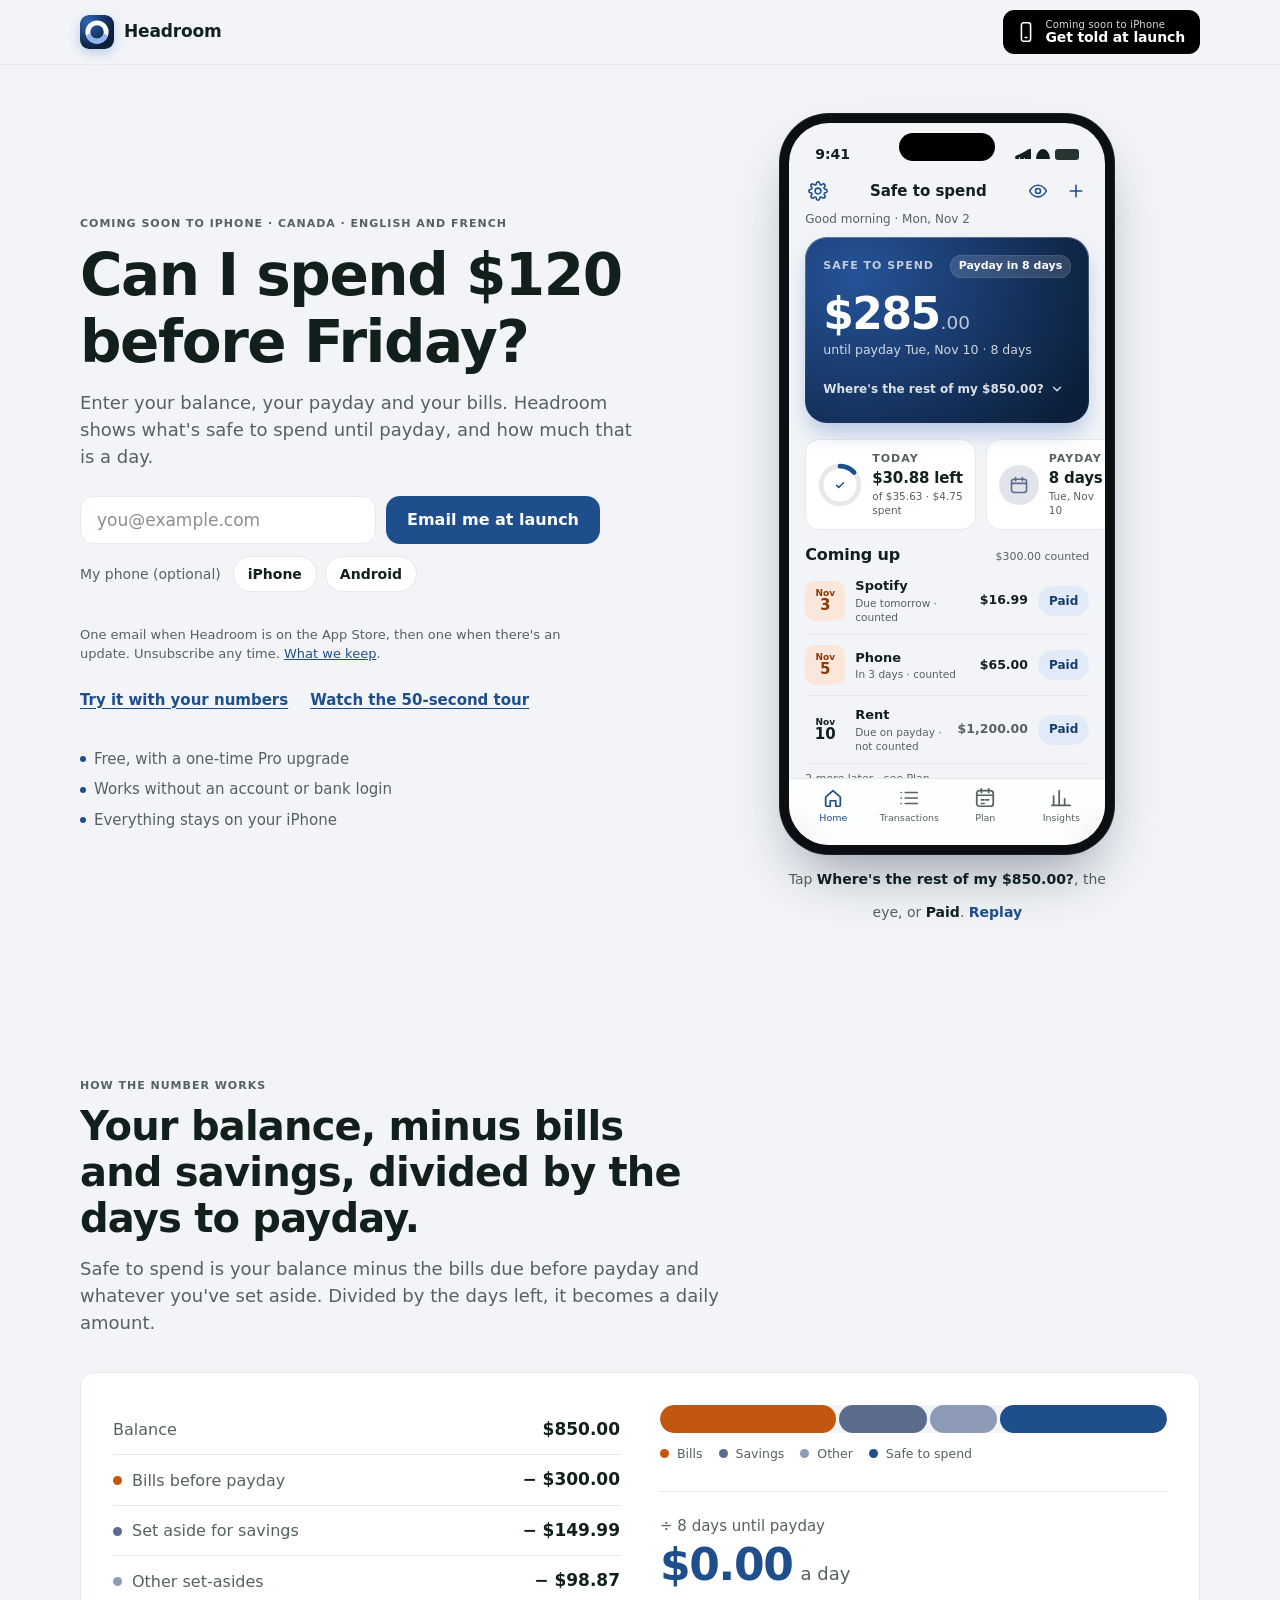
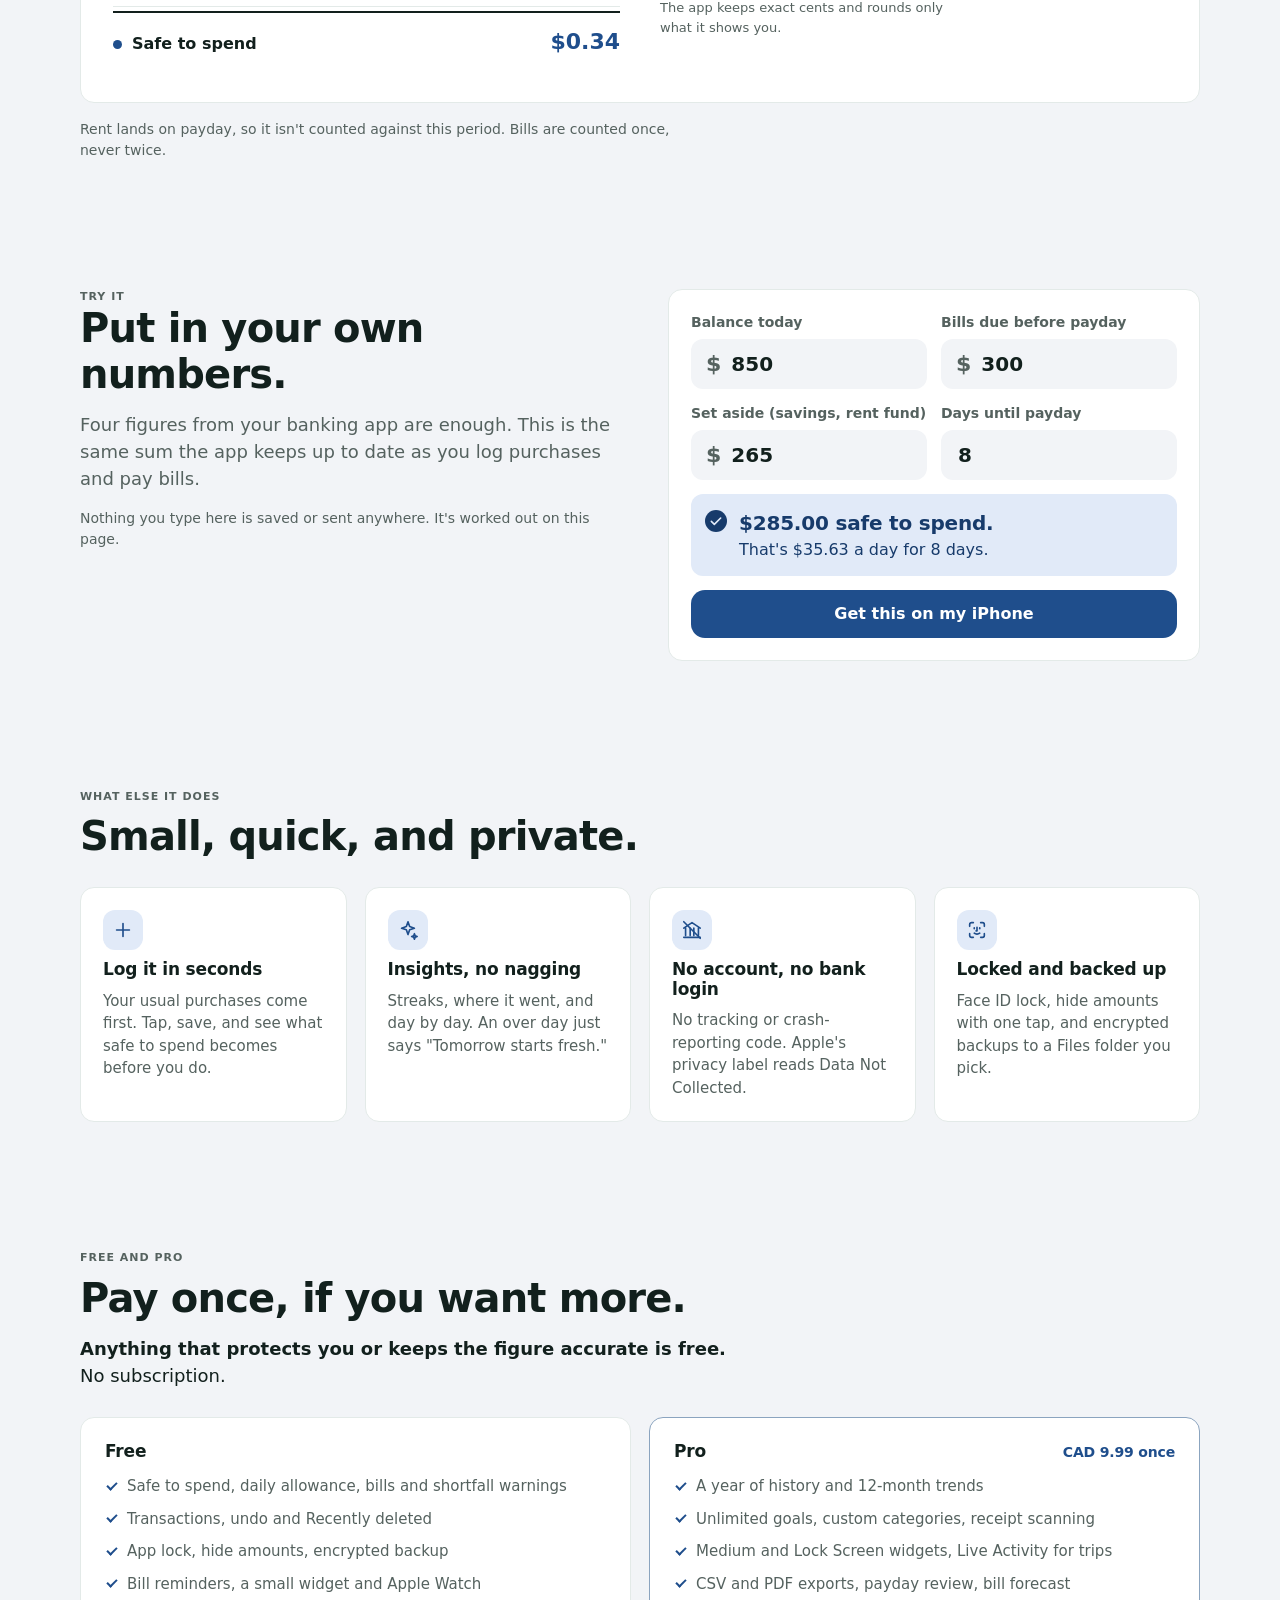
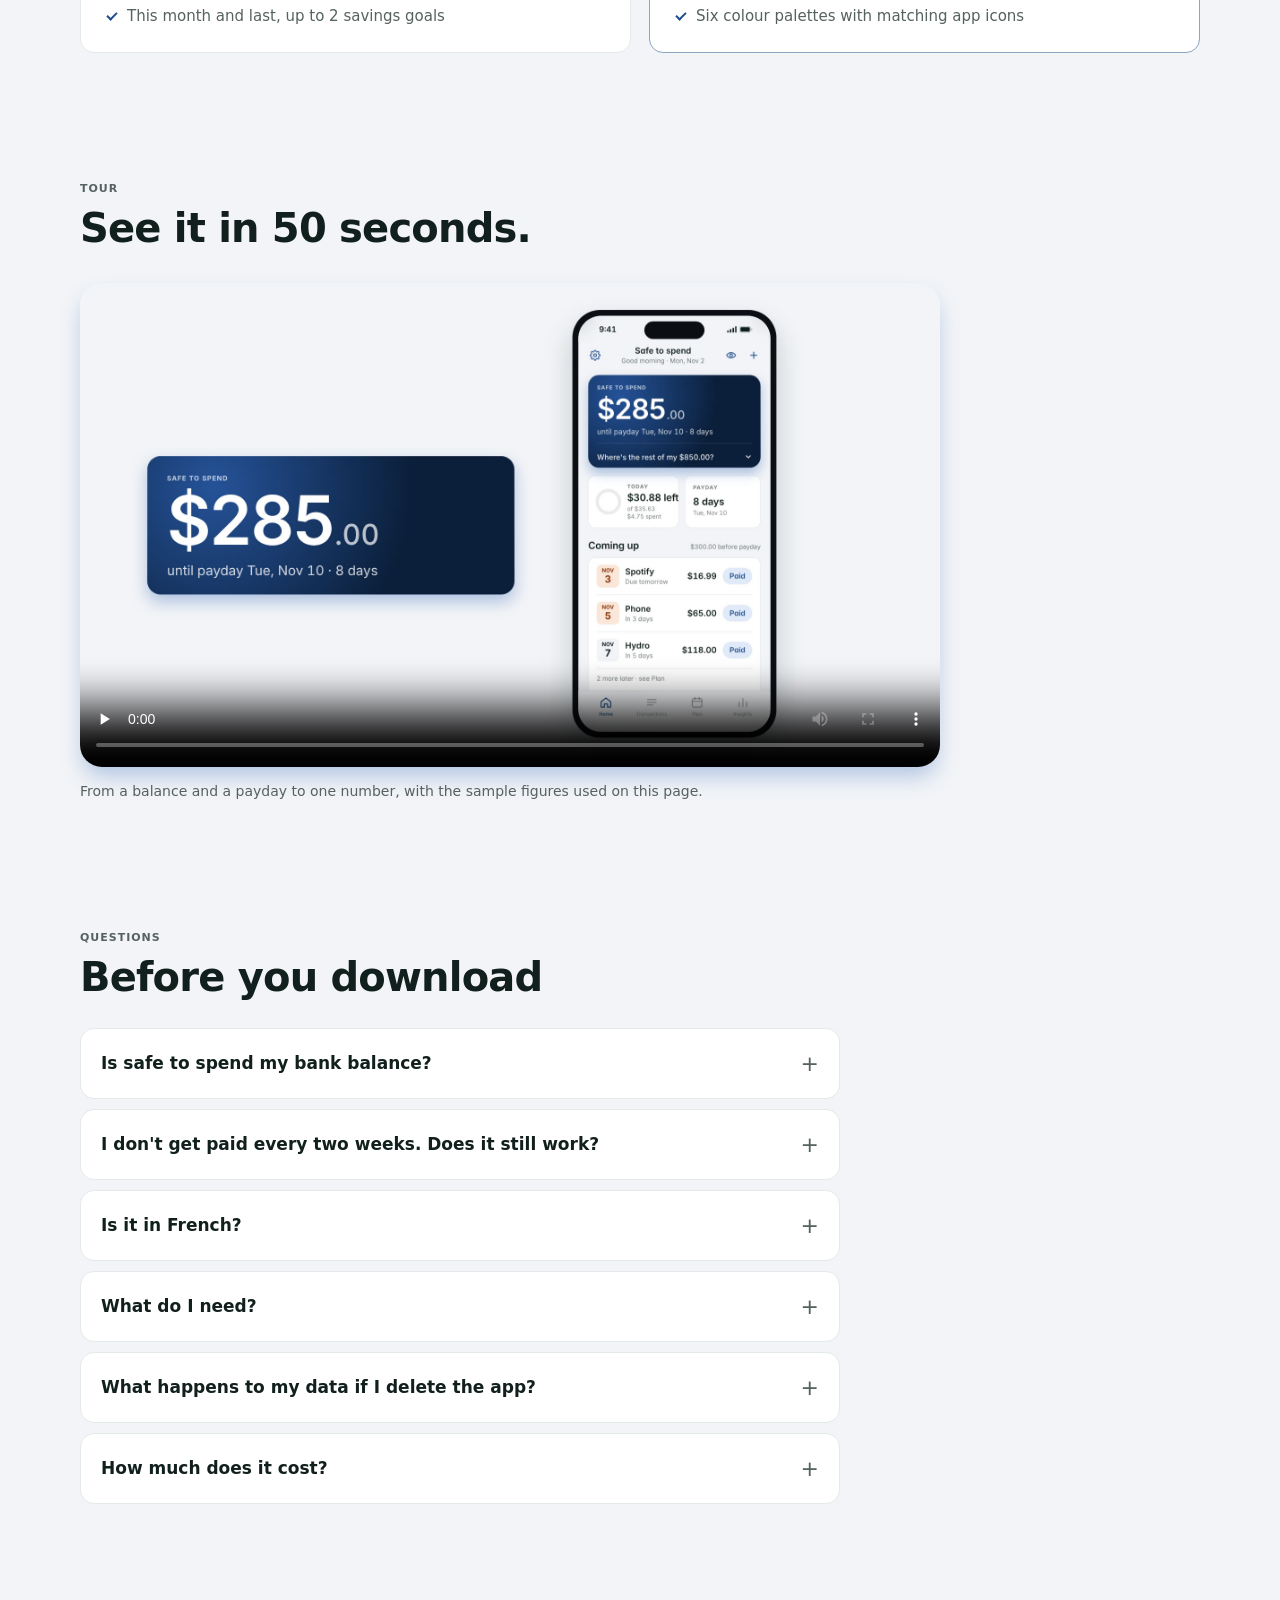
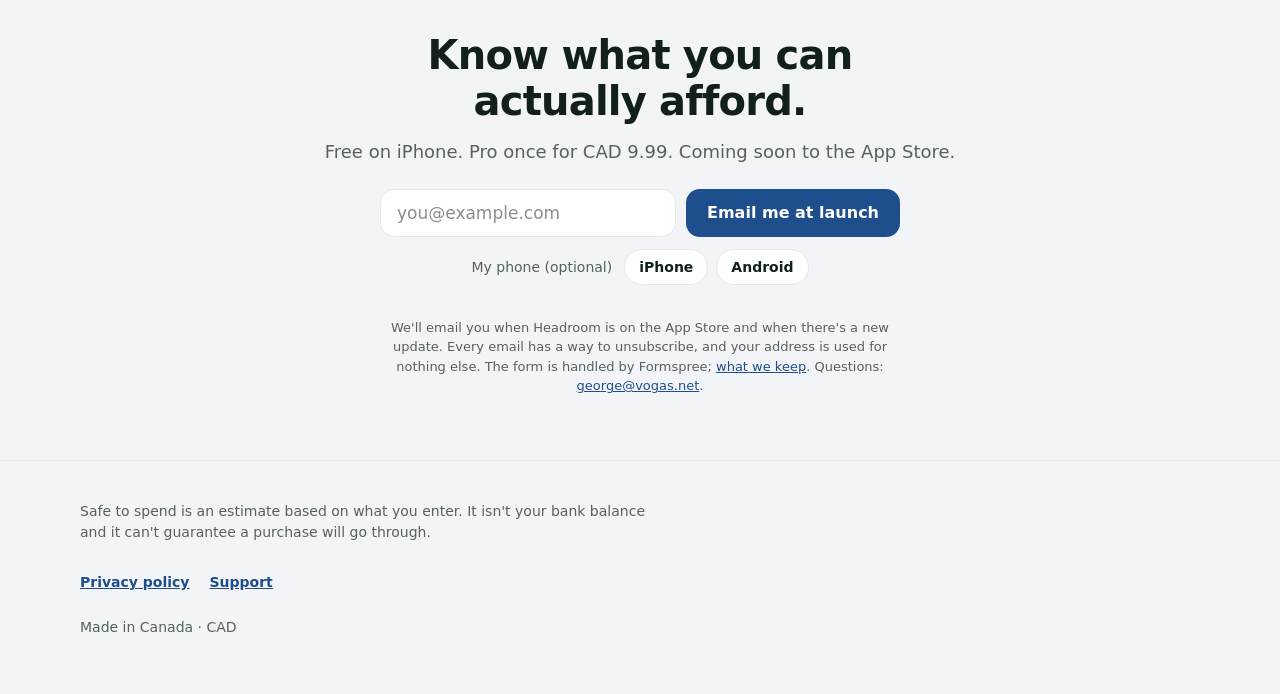
==== commit 489cd509: "Put the sign-up first, add a calculator, tag sign-ups by source The email form moves into the hero (" ====
--- a/index.html
+++ b/index.html
@@ -67,7 +67,7 @@
     </a>
     <button type="button" class="store-badge pressable" id="store-badge">
       <svg aria-hidden="true" focusable="false"><use href="#i-phone"/></svg>
-      <span class="store-badge-text"><small>Coming soon</small>to the App Store</span>
+      <span class="store-badge-text"><small>Coming soon to iPhone</small>Get told at launch</span>
     </button>
   </div>
 </header>
@@ -78,13 +78,30 @@
 <section class="hero" id="top" aria-labelledby="hero-title">
   <div class="wrap hero-grid">
     <div class="hero-copy">
-      <p class="eyebrow">For iPhone · English and French (Canada)</p>
+      <p class="eyebrow">Coming soon to iPhone · Canada · English and French</p>
       <h1 id="hero-title">Can I spend $120 before Friday?</h1>
       <p class="lede">Enter your balance, your payday and your bills. Headroom shows what's safe to spend until payday, and how much that is a day.</p>
-      <div class="hero-actions">
-        <a class="btn btn-primary pressable" href="#how">See how the number works</a>
-        <a class="btn btn-quiet pressable" href="#video">Watch the tour</a>
-      </div>
+      <form class="notify notify-hero js-notify" id="notify-hero" action="https://formspree.io/f/xpppegve" method="POST" novalidate>
+        <input type="hidden" name="_subject" value="Headroom email list">
+        <input type="hidden" name="list" value="launch and updates">
+        <input type="hidden" name="placement" value="hero">
+        <input type="hidden" name="ref" value="">
+        <div class="notify-row">
+          <label class="visually-hidden" for="notify-email-hero">Email address</label>
+          <input class="notify-input js-notify-email" id="notify-email-hero" name="email" type="email" autocomplete="email" inputmode="email" required placeholder="you@example.com" aria-describedby="notify-status-hero notify-note-hero">
+          <!-- Honeypot: people never see or fill it; Formspree drops submissions that do. -->
+          <input class="visually-hidden" type="text" name="_gotcha" tabindex="-1" autocomplete="off" aria-hidden="true">
+          <button class="btn btn-primary pressable js-notify-submit" type="submit">Email me at launch</button>
+        </div>
+        <fieldset class="notify-phone">
+          <legend>My phone (optional)</legend>
+          <label><input type="radio" name="phone" value="iPhone"><span>iPhone</span></label>
+          <label><input type="radio" name="phone" value="Android"><span>Android</span></label>
+        </fieldset>
+        <p class="notify-status js-notify-status" id="notify-status-hero" role="status" aria-live="polite"></p>
+        <p class="notify-note" id="notify-note-hero">One email when Headroom is on the App Store, then one when there's an update. Unsubscribe any time. <a href="privacy.html#email-list">What we keep</a>.</p>
+      </form>
+      <p class="hero-links"><a href="#try">Try it with your numbers</a><a href="#video">Watch the 50-second tour</a></p>
       <ul class="hero-points" aria-label="Highlights">
         <li>Free, with a one-time Pro upgrade</li>
         <li>Works without an account or bank login</li>
@@ -217,7 +234,32 @@
   </div>
 </section>
 
-<!-- 4. Everything else, at a glance -->
+<!-- 4. Try it -->
+<section class="section" id="try" aria-labelledby="try-title">
+  <div class="wrap ask-grid">
+    <div>
+      <p class="eyebrow">Try it</p>
+      <h2 id="try-title">Put in your own numbers.</h2>
+      <p class="lede">Four figures from your banking app are enough. This is the same sum the app keeps up to date as you log purchases and pay bills.</p>
+      <p class="small-note">Nothing you type here is saved or sent anywhere. It's worked out on this page.</p>
+    </div>
+    <form class="card ask-card" id="try-form" novalidate>
+      <div class="try-fields">
+        <label class="try-field"><span>Balance today</span><span class="field"><span class="field-symbol" aria-hidden="true">$</span><input name="balance" type="text" inputmode="decimal" autocomplete="off" value="850"></span></label>
+        <label class="try-field"><span>Bills due before payday</span><span class="field"><span class="field-symbol" aria-hidden="true">$</span><input name="bills" type="text" inputmode="decimal" autocomplete="off" value="300"></span></label>
+        <label class="try-field"><span>Set aside (savings, rent fund)</span><span class="field"><span class="field-symbol" aria-hidden="true">$</span><input name="aside" type="text" inputmode="decimal" autocomplete="off" value="265"></span></label>
+        <label class="try-field"><span>Days until payday</span><span class="field"><input name="days" type="text" inputmode="numeric" autocomplete="off" value="8"></span></label>
+      </div>
+      <div class="answer try-answer" id="try-answer" role="status" aria-live="polite">
+        <svg class="answer-icon" aria-hidden="true"><use href="#i-check"/></svg>
+        <p><strong class="verdict">$285.00 safe to spend.</strong> <span class="detail">That's $35.63 a day for 8 days.</span></p>
+      </div>
+      <a class="btn btn-primary pressable js-try-cta" href="#notify-closing">Get this on my iPhone</a>
+    </form>
+  </div>
+</section>
+
+<!-- 5. Everything else, at a glance -->
 <section class="section" id="features" aria-labelledby="features-title">
   <div class="wrap">
     <p class="eyebrow">What else it does</p>
@@ -272,7 +314,7 @@
         <source src="assets/promo.mp4" type="video/mp4">
         <a class="video-fallback" href="assets/promo.mp4"><img src="assets/promo-poster.jpg" alt=""><span>Watch the video</span></a>
       </video>
-      <figcaption>From a balance and a payday to one number, with the sample figures used on this page. Also as a <a href="assets/promo-vertical.mp4">vertical version</a> for phones, a 30-second cut (<a href="assets/promo-30s.mp4">landscape</a>, <a href="assets/promo-30s-vertical.mp4">vertical</a>) and a 10-second one (<a href="assets/promo-10s.mp4">landscape</a>, <a href="assets/promo-10s-vertical.mp4">vertical</a>).</figcaption>
+      <figcaption>From a balance and a payday to one number, with the sample figures used on this page.</figcaption>
     </figure>
   </div>
 </section>
@@ -299,18 +341,25 @@
     <h2 id="closing-title">Know what you can actually afford.</h2>
     <p class="lede">Free on iPhone. Pro once for CAD 9.99. Coming soon to the App Store.</p>
     <!-- Without JavaScript this posts normally and Formspree shows its own thank-you page. -->
-    <form class="notify js-notify" id="notify" action="https://formspree.io/f/xpppegve" method="POST" novalidate>
+    <form class="notify js-notify" id="notify-closing" action="https://formspree.io/f/xpppegve" method="POST" novalidate>
       <input type="hidden" name="_subject" value="Headroom email list">
       <input type="hidden" name="list" value="launch and updates">
+      <input type="hidden" name="placement" value="closing">
+      <input type="hidden" name="ref" value="">
       <div class="notify-row">
-        <label class="visually-hidden" for="notify-email">Email address</label>
-        <input class="notify-input" id="notify-email" name="email" type="email" autocomplete="email" inputmode="email" required placeholder="you@example.com" aria-describedby="notify-status notify-note">
+        <label class="visually-hidden" for="notify-email-closing">Email address</label>
+        <input class="notify-input js-notify-email" id="notify-email-closing" name="email" type="email" autocomplete="email" inputmode="email" required placeholder="you@example.com" aria-describedby="notify-status-closing notify-note-closing">
         <!-- Honeypot: people never see or fill it; Formspree drops submissions that do. -->
         <input class="visually-hidden" type="text" name="_gotcha" tabindex="-1" autocomplete="off" aria-hidden="true">
-        <button class="btn btn-primary pressable js-notify-submit" type="submit">Get launch and update emails</button>
-      </div>
-      <p class="notify-status js-notify-status" id="notify-status" role="status" aria-live="polite"></p>
-      <p class="notify-note" id="notify-note">We'll email you when Headroom is on the App Store and when there's a new update. Every email has a way to unsubscribe, and your address is used for nothing else. The form is handled by Formspree. Questions: <a href="mailto:george@vogas.net">george@vogas.net</a>.</p>
+        <button class="btn btn-primary pressable js-notify-submit" type="submit">Email me at launch</button>
+      </div>
+      <fieldset class="notify-phone">
+        <legend>My phone (optional)</legend>
+        <label><input type="radio" name="phone" value="iPhone"><span>iPhone</span></label>
+        <label><input type="radio" name="phone" value="Android"><span>Android</span></label>
+      </fieldset>
+      <p class="notify-status js-notify-status" id="notify-status-closing" role="status" aria-live="polite"></p>
+      <p class="notify-note" id="notify-note-closing">We'll email you when Headroom is on the App Store and when there's a new update. Every email has a way to unsubscribe, and your address is used for nothing else. The form is handled by Formspree; <a href="privacy.html#email-list">what we keep</a>. Questions: <a href="mailto:george@vogas.net">george@vogas.net</a>.</p>
     </form>
   </div>
 </section>
--- a/styles.css
+++ b/styles.css
@@ -553,3 +553,23 @@
 .notify-note { font-size: 13px; color: var(--text-2); }
 .notify.is-done .notify-row, .notify.is-done .notify-note { display: none; }
 @media (max-width: 520px) { .notify-row { flex-direction: column; } .notify .btn { width: 100%; } }
+.notify-hero { margin-top: 26px; }
+.notify-phone { border: 0; padding: 0; margin: 12px 0 0; display: flex; flex-wrap: wrap; align-items: center; gap: 8px; font-size: 14px; color: var(--text-2); }
+.closing .notify-phone { justify-content: center; }
+.notify-phone legend { float: left; padding: 0; margin-right: 4px; }
+.notify-phone label { position: relative; cursor: pointer; }
+.notify-phone input { position: absolute; opacity: 0; inset: 0; margin: 0; cursor: pointer; }
+.notify-phone span { display: inline-flex; align-items: center; min-height: 36px; padding: 0 14px; border-radius: 999px; border: 1px solid var(--hairline); background: var(--card); color: var(--text); font-weight: 600; transition: background-color var(--snappy), color var(--snappy), border-color var(--snappy); }
+.notify-phone input:checked + span { background: var(--soft); color: var(--on-soft); border-color: var(--accent); }
+.notify-phone input:focus-visible + span { outline: 2px solid var(--accent); outline-offset: 2px; }
+.notify.is-done .notify-phone { display: none; }
+.hero-links { display: flex; flex-wrap: wrap; gap: 4px 22px; margin-top: 14px; font-size: 15px; font-weight: 600; }
+.hero-links a { min-height: 44px; display: inline-flex; align-items: center; text-underline-offset: 3px; }
+
+/* Try it */
+.try-fields { display: grid; grid-template-columns: 1fr 1fr; gap: 14px; }
+@media (max-width: 480px) { .try-fields { grid-template-columns: 1fr; } }
+.try-field { display: flex; flex-direction: column; gap: 6px; font-size: 14px; font-weight: 600; color: var(--text-2); }
+.try-field .field input { font-size: 20px; min-height: 48px; }
+.try-answer p { margin: 0; }
+.try-answer .verdict { display: block; font-size: 20px; letter-spacing: -.01em; font-variant-numeric: tabular-nums; }
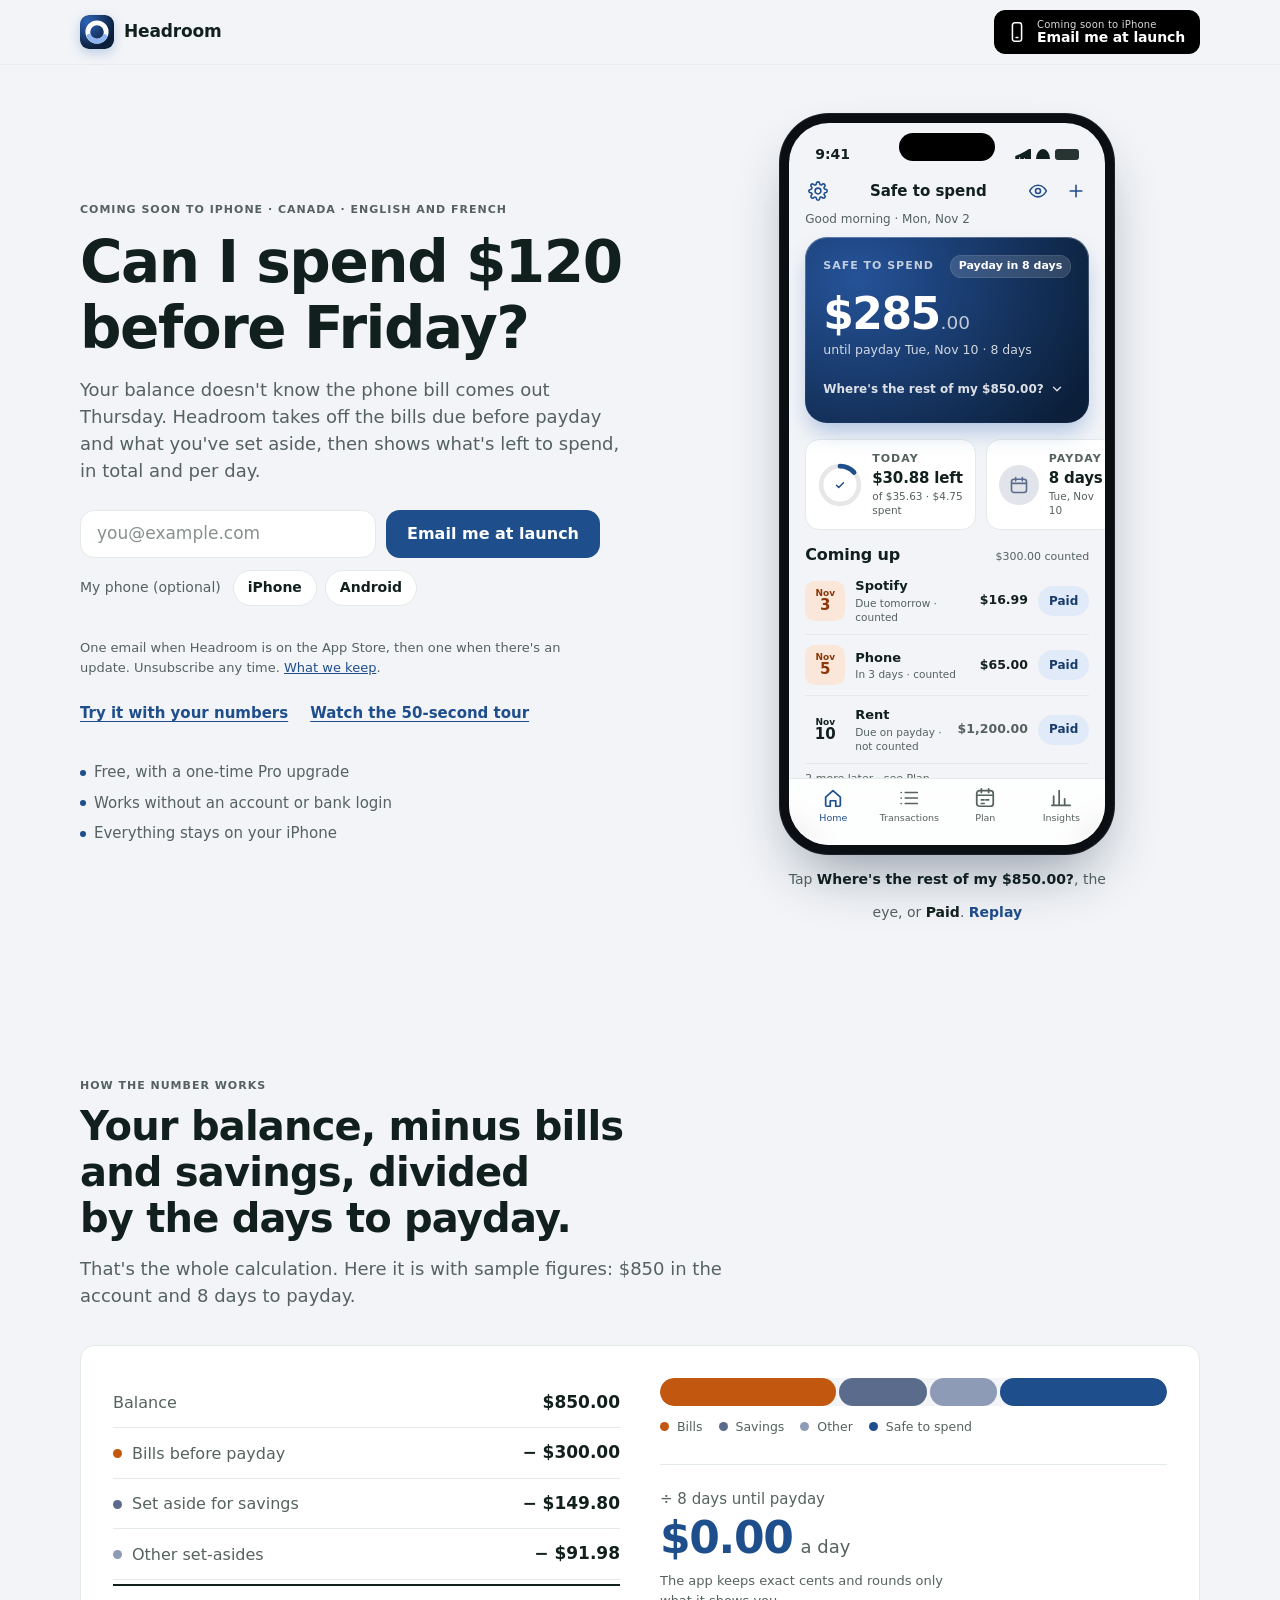
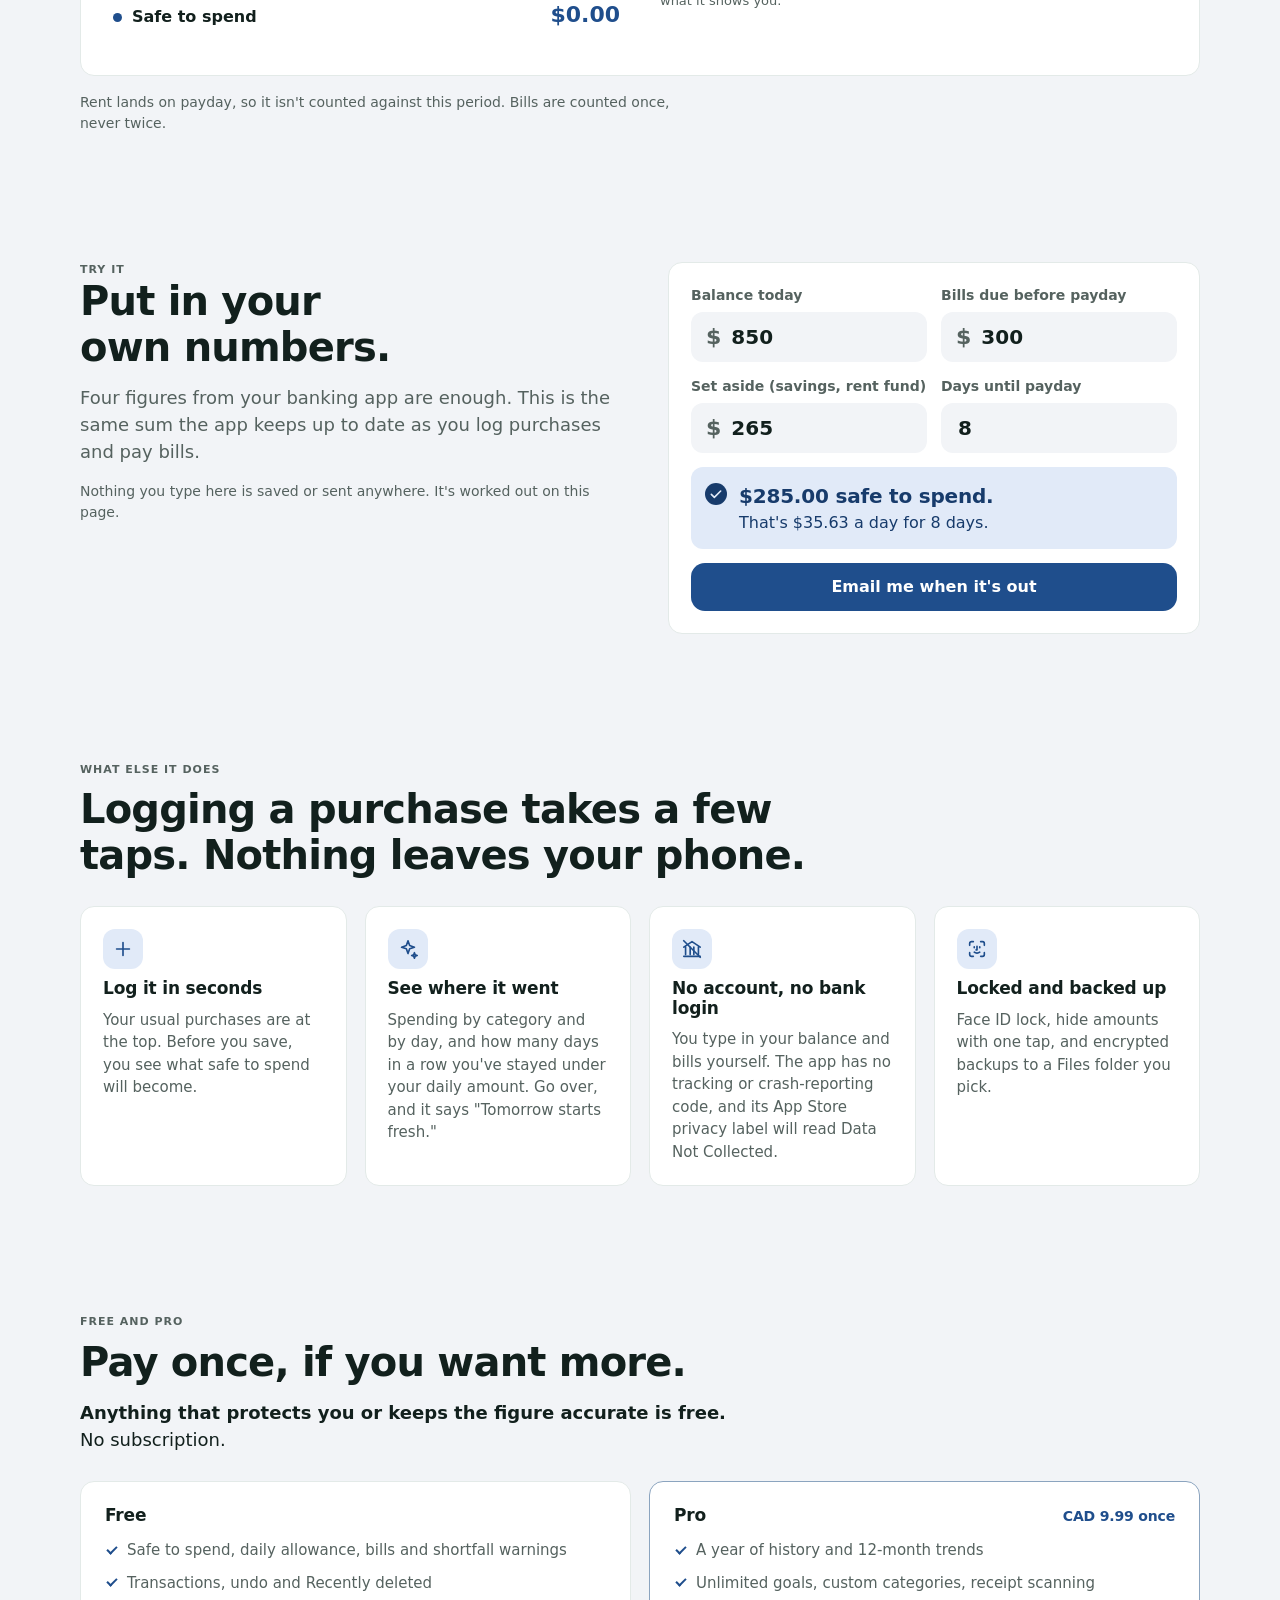
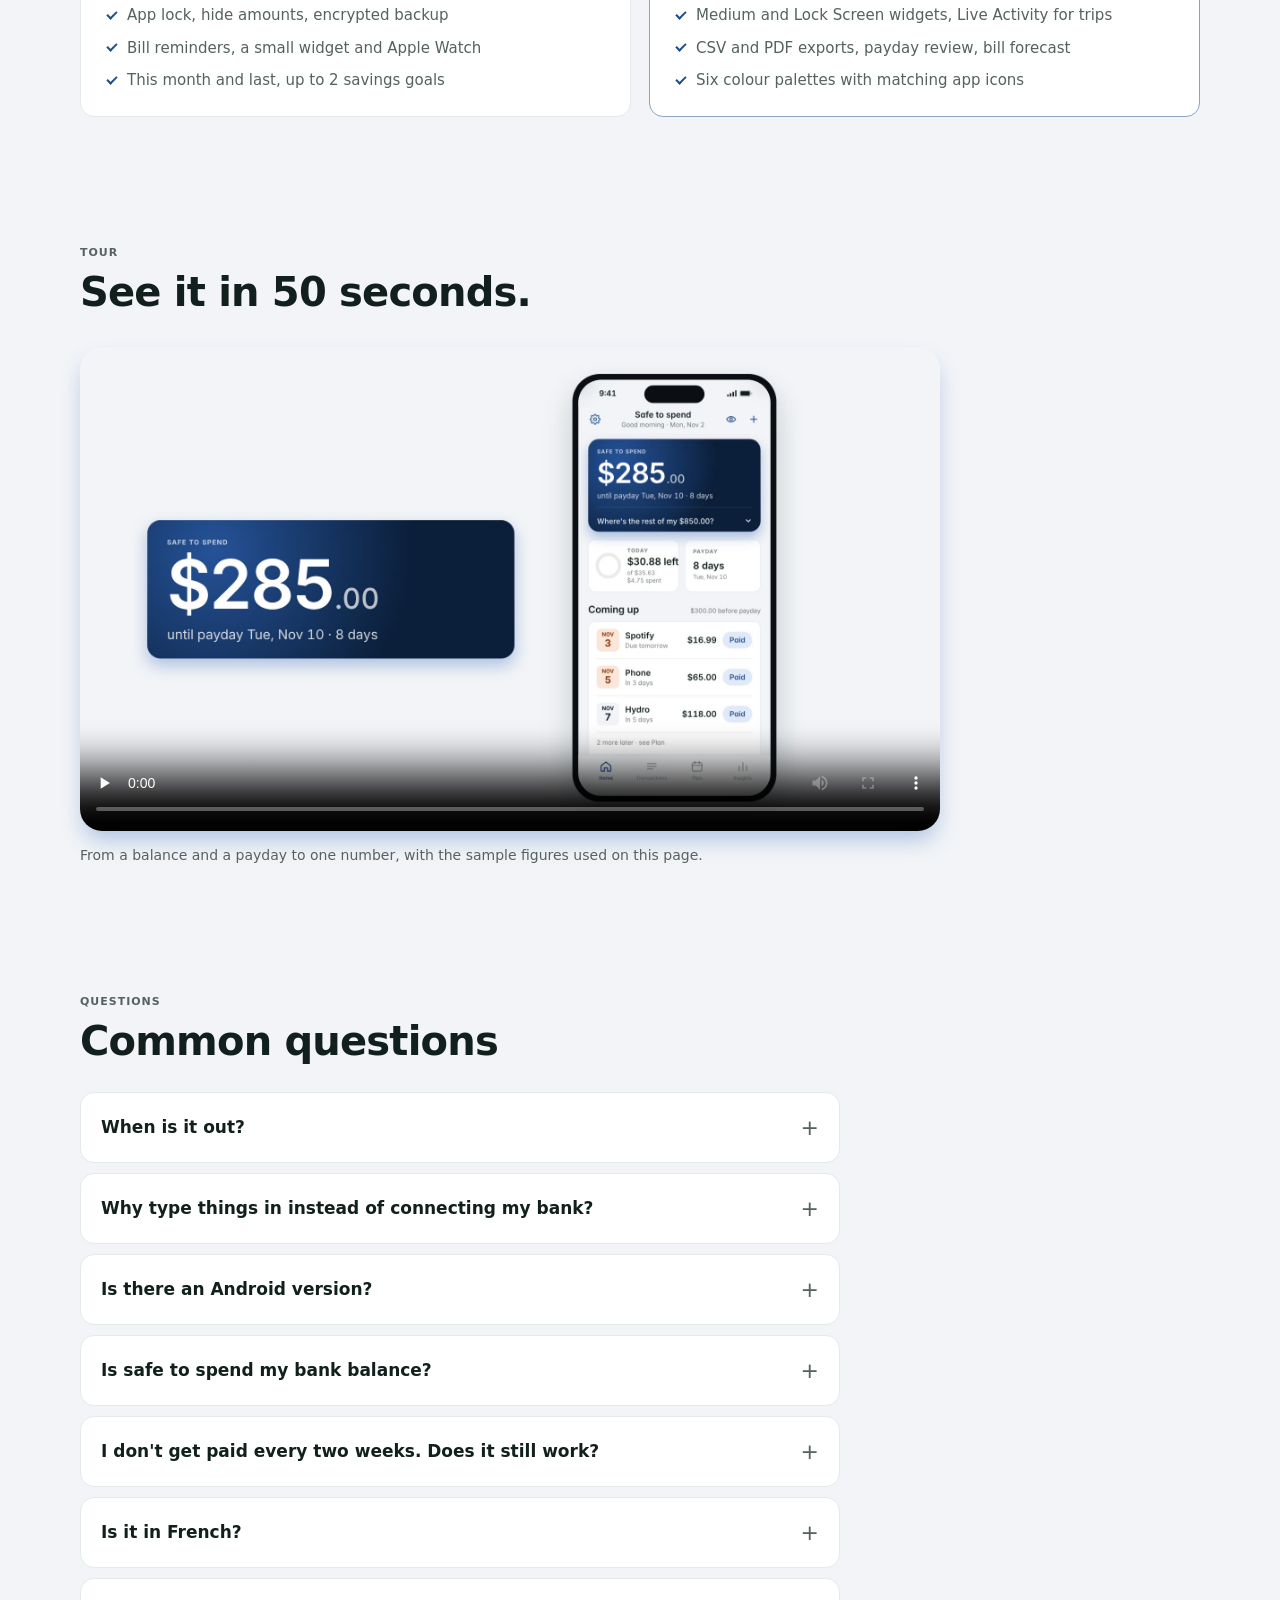
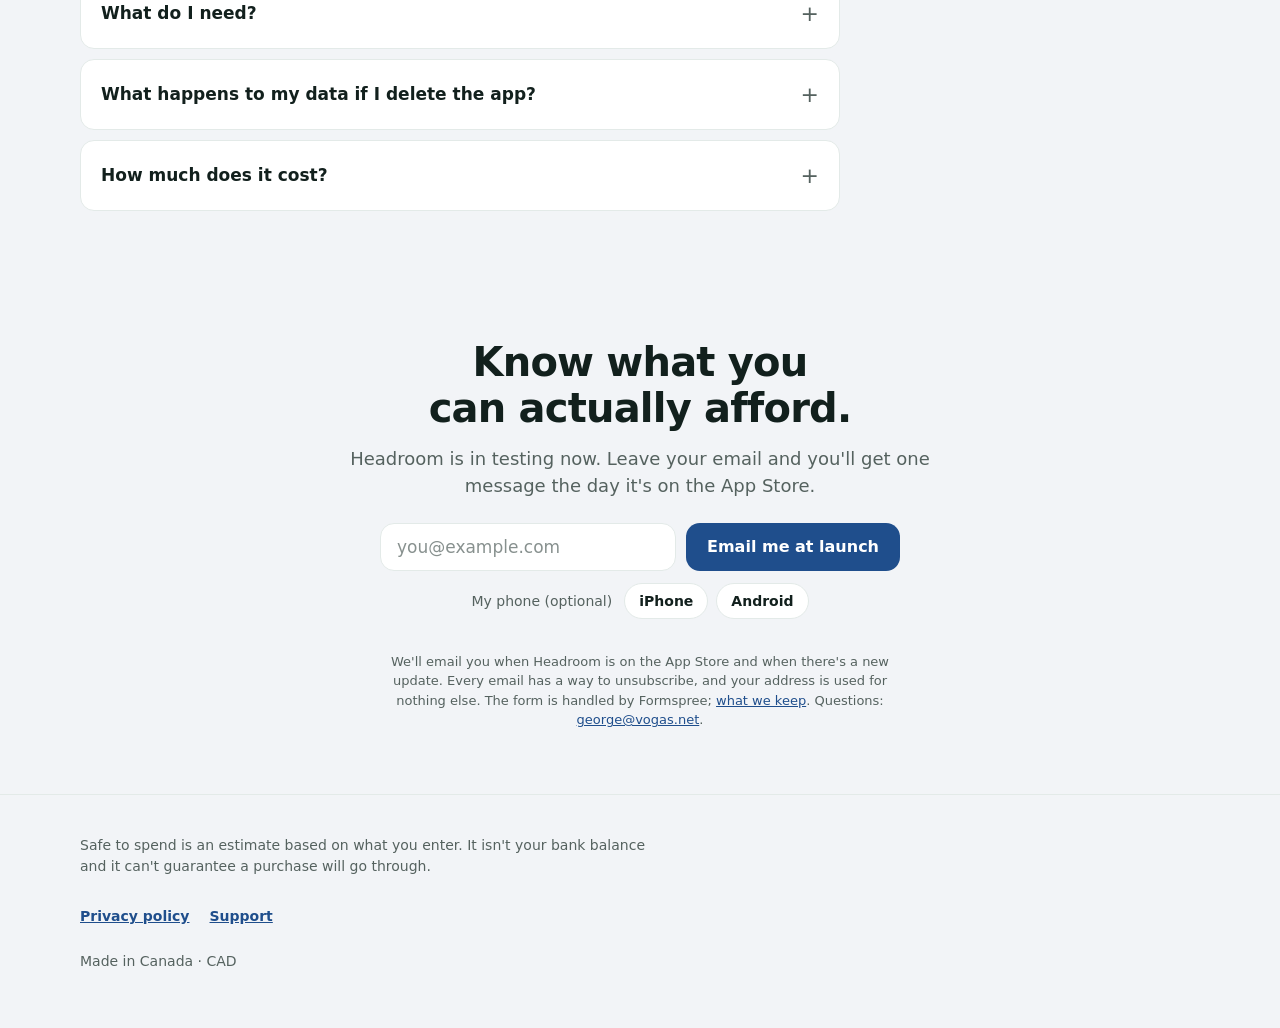
==== commit 92974a51: "Tighten the landing page copy Hero opens with the problem, not the setup steps. Lines that implied t" ====
--- a/index.html
+++ b/index.html
@@ -4,7 +4,7 @@
 <meta charset="utf-8">
 <meta name="viewport" content="width=device-width, initial-scale=1, viewport-fit=cover">
 <title>Headroom: safe to spend until payday (iPhone, Canada)</title>
-<meta name="description" content="Headroom shows what's safe to spend until payday, after bills and savings. Private, offline, no bank login. Free on iPhone; Pro is a one-time CAD 9.99 purchase.">
+<meta name="description" content="Headroom shows what's safe to spend until payday, after bills and savings. Private, offline, no bank login. Coming soon to iPhone in Canada. Free, with a one-time CAD 9.99 Pro upgrade.">
 <meta name="color-scheme" content="light dark">
 <meta name="theme-color" media="(prefers-color-scheme: light)" content="#F2F4F7">
 <meta name="theme-color" media="(prefers-color-scheme: dark)" content="#0E1512">
@@ -67,7 +67,7 @@
     </a>
     <button type="button" class="store-badge pressable" id="store-badge">
       <svg aria-hidden="true" focusable="false"><use href="#i-phone"/></svg>
-      <span class="store-badge-text"><small>Coming soon to iPhone</small>Get told at launch</span>
+      <span class="store-badge-text"><small>Coming soon to iPhone</small>Email me at launch</span>
     </button>
   </div>
 </header>
@@ -80,7 +80,7 @@
     <div class="hero-copy">
       <p class="eyebrow">Coming soon to iPhone · Canada · English and French</p>
       <h1 id="hero-title">Can I spend $120 before Friday?</h1>
-      <p class="lede">Enter your balance, your payday and your bills. Headroom shows what's safe to spend until payday, and how much that is a day.</p>
+      <p class="lede">Your balance doesn't know the phone bill comes out Thursday. Headroom takes off the bills due before payday and what you've set aside, then shows what's left to spend, in total and per day.</p>
       <form class="notify notify-hero js-notify" id="notify-hero" action="https://formspree.io/f/xpppegve" method="POST" novalidate>
         <input type="hidden" name="_subject" value="Headroom email list">
         <input type="hidden" name="list" value="launch and updates">
@@ -207,7 +207,7 @@
   <div class="wrap">
     <p class="eyebrow">How the number works</p>
     <h2 id="how-title">Your balance, minus bills and savings, divided by the days to payday.</h2>
-    <p class="lede">Safe to spend is your balance minus the bills due before payday and whatever you've set aside. Divided by the days left, it becomes a daily amount.</p>
+    <p class="lede">That's the whole calculation. Here it is with sample figures: $850 in the account and 8 days to payday.</p>
     <div class="formula card" data-animate="formula">
       <ol class="formula-rows" aria-label="Sample calculation">
         <li><span class="f-label">Balance</span><b class="money f-fig" data-minor="85000" data-from="0">$850.00</b></li>
@@ -254,7 +254,7 @@
         <svg class="answer-icon" aria-hidden="true"><use href="#i-check"/></svg>
         <p><strong class="verdict">$285.00 safe to spend.</strong> <span class="detail">That's $35.63 a day for 8 days.</span></p>
       </div>
-      <a class="btn btn-primary pressable js-try-cta" href="#notify-closing">Get this on my iPhone</a>
+      <a class="btn btn-primary pressable js-try-cta" href="#notify-closing">Email me when it's out</a>
     </form>
   </div>
 </section>
@@ -263,11 +263,11 @@
 <section class="section" id="features" aria-labelledby="features-title">
   <div class="wrap">
     <p class="eyebrow">What else it does</p>
-    <h2 id="features-title">Small, quick, and private.</h2>
+    <h2 id="features-title">Logging a purchase takes a few taps. Nothing leaves your phone.</h2>
     <div class="privacy-grid">
-      <div class="card p-item"><svg aria-hidden="true"><use href="#i-plus"/></svg><h3>Log it in seconds</h3><p>Your usual purchases come first. Tap, save, and see what safe to spend becomes before you do.</p></div>
-      <div class="card p-item"><svg aria-hidden="true"><use href="#i-sparkles"/></svg><h3>Insights, no nagging</h3><p>Streaks, where it went, and day by day. An over day just says "Tomorrow starts fresh."</p></div>
-      <div class="card p-item"><svg aria-hidden="true"><use href="#i-bank-slash"/></svg><h3>No account, no bank login</h3><p>No tracking or crash-reporting code. Apple's privacy label reads Data Not Collected.</p></div>
+      <div class="card p-item"><svg aria-hidden="true"><use href="#i-plus"/></svg><h3>Log it in seconds</h3><p>Your usual purchases are at the top. Before you save, you see what safe to spend will become.</p></div>
+      <div class="card p-item"><svg aria-hidden="true"><use href="#i-sparkles"/></svg><h3>See where it went</h3><p>Spending by category and by day, and how many days in a row you've stayed under your daily amount. Go over, and it says "Tomorrow starts fresh."</p></div>
+      <div class="card p-item"><svg aria-hidden="true"><use href="#i-bank-slash"/></svg><h3>No account, no bank login</h3><p>You type in your balance and bills yourself. The app has no tracking or crash-reporting code, and its App Store privacy label will read Data Not Collected.</p></div>
       <div class="card p-item"><svg aria-hidden="true"><use href="#i-faceid"/></svg><h3>Locked and backed up</h3><p>Face ID lock, hide amounts with one tap, and encrypted backups to a Files folder you pick.</p></div>
     </div>
   </div>
@@ -323,8 +323,11 @@
 <section class="section" id="faq" aria-labelledby="faq-title">
   <div class="wrap">
     <p class="eyebrow">Questions</p>
-    <h2 id="faq-title">Before you download</h2>
+    <h2 id="faq-title">Common questions</h2>
     <div class="faq">
+      <details class="card"><summary>When is it out?</summary><p>It's in testing now. People on the list hear first, and some will be invited to try it early.</p></details>
+      <details class="card"><summary>Why type things in instead of connecting my bank?</summary><p>So nothing about your money leaves your phone. Bills repeat on their own once you've added them, and most days there's only a purchase or two to log.</p></details>
+      <details class="card"><summary>Is there an Android version?</summary><p>Not yet. Pick Android on the sign-up form and we'll count it.</p></details>
       <details class="card"><summary>Is safe to spend my bank balance?</summary><p>No. It's an estimate from the balance, bills and set-asides you enter, so it's as current as what you've typed. Compare it with your bank now and then, and update the balance if they differ.</p></details>
       <details class="card"><summary>I don't get paid every two weeks. Does it still work?</summary><p>Yes. Pick weekly, every two weeks, twice a month or monthly, or enter each next payday yourself.</p></details>
       <details class="card"><summary>Is it in French?</summary><p>Yes. The app is in English and French (Canada), and every amount is in Canadian dollars.</p></details>
@@ -339,7 +342,7 @@
 <section class="section closing" aria-labelledby="closing-title">
   <div class="wrap">
     <h2 id="closing-title">Know what you can actually afford.</h2>
-    <p class="lede">Free on iPhone. Pro once for CAD 9.99. Coming soon to the App Store.</p>
+    <p class="lede">Headroom is in testing now. Leave your email and you'll get one message the day it's on the App Store.</p>
     <!-- Without JavaScript this posts normally and Formspree shows its own thank-you page. -->
     <form class="notify js-notify" id="notify-closing" action="https://formspree.io/f/xpppegve" method="POST" novalidate>
       <input type="hidden" name="_subject" value="Headroom email list">
--- a/styles.css
+++ b/styles.css
@@ -92,7 +92,8 @@
 }
 h1, h2, h3 { margin: 0; line-height: 1.15; letter-spacing: -.02em; font-weight: 600; }
 h1 { font-size: clamp(34px, 5.2vw, 58px); letter-spacing: -.025em; }
-h2 { font-size: clamp(27px, 3.4vw, 40px); max-width: 22ch; }
+h2 { font-size: clamp(27px, 3.4vw, 40px); max-width: 22ch; text-wrap: balance; }
+#features-title { max-width: 30ch; }
 h3 { font-size: 17px; letter-spacing: -.01em; }
 p { margin: 0; }
 a { color: var(--accent); }
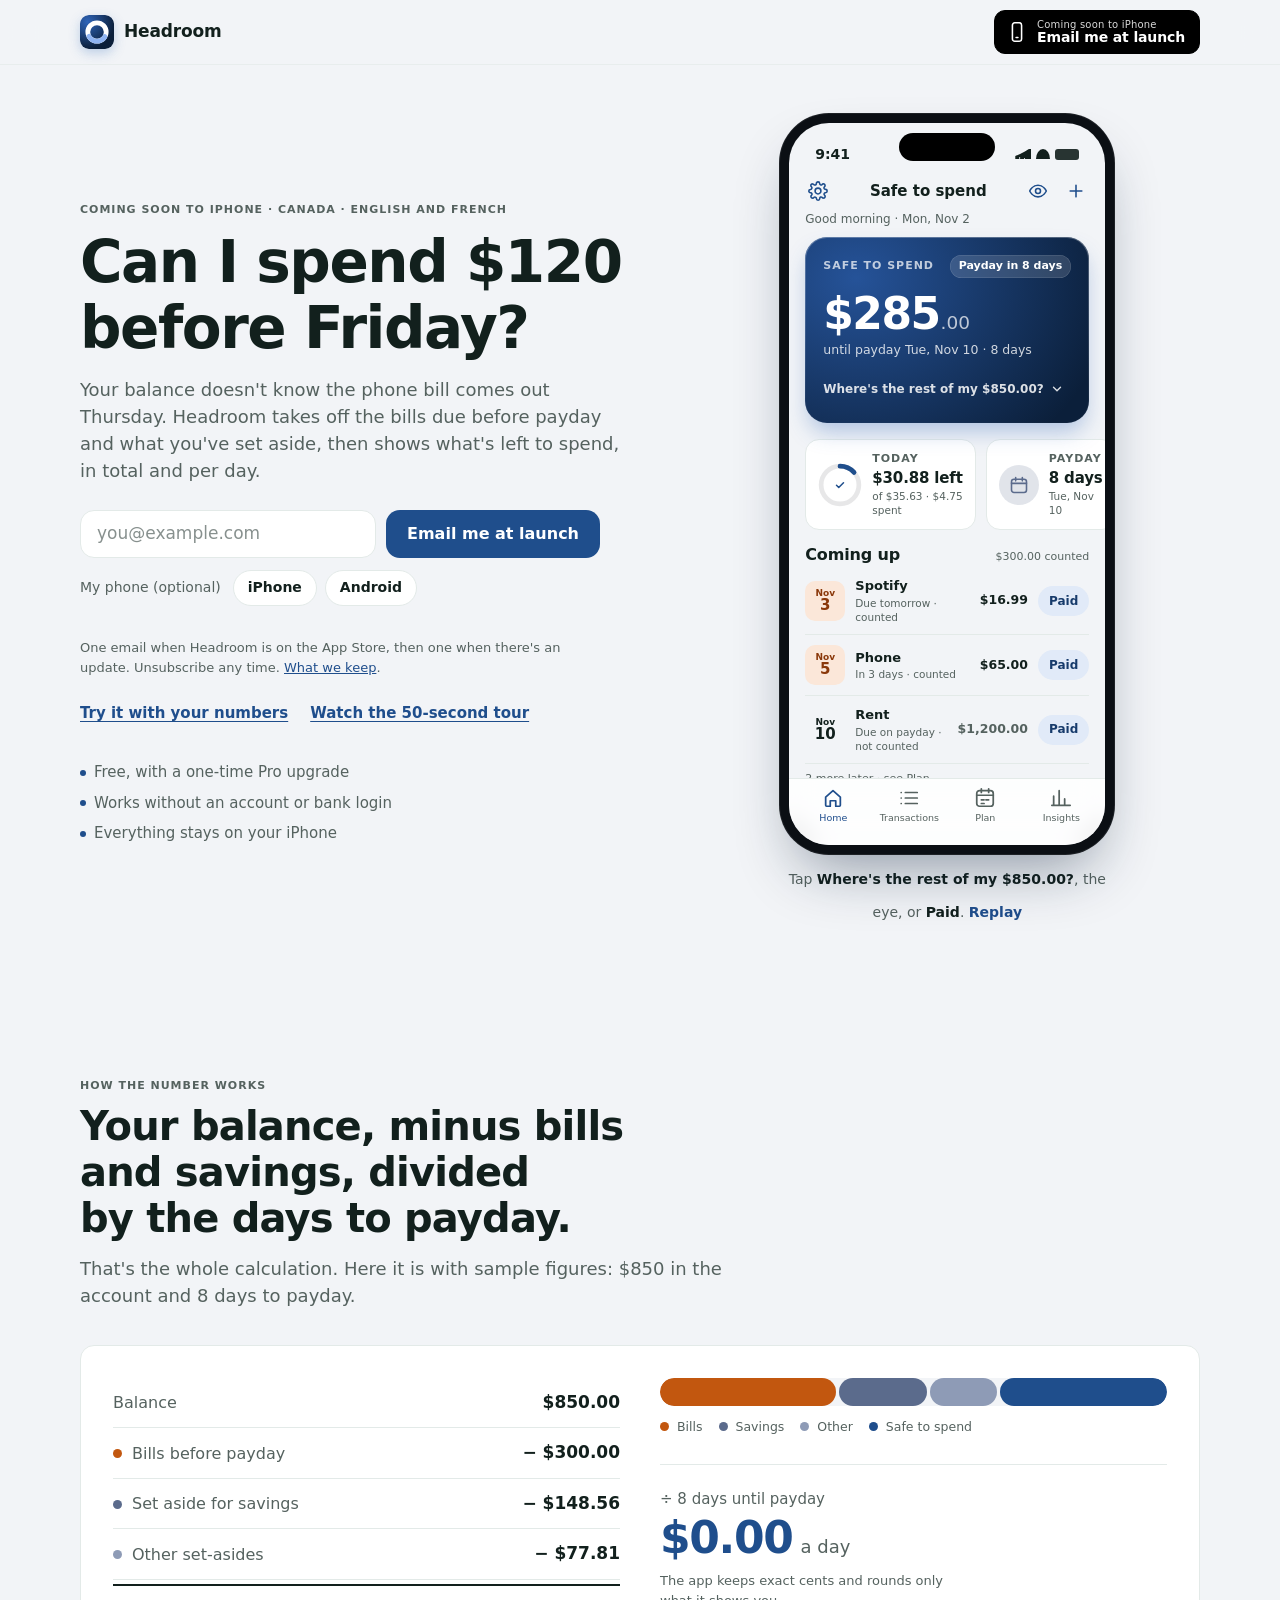
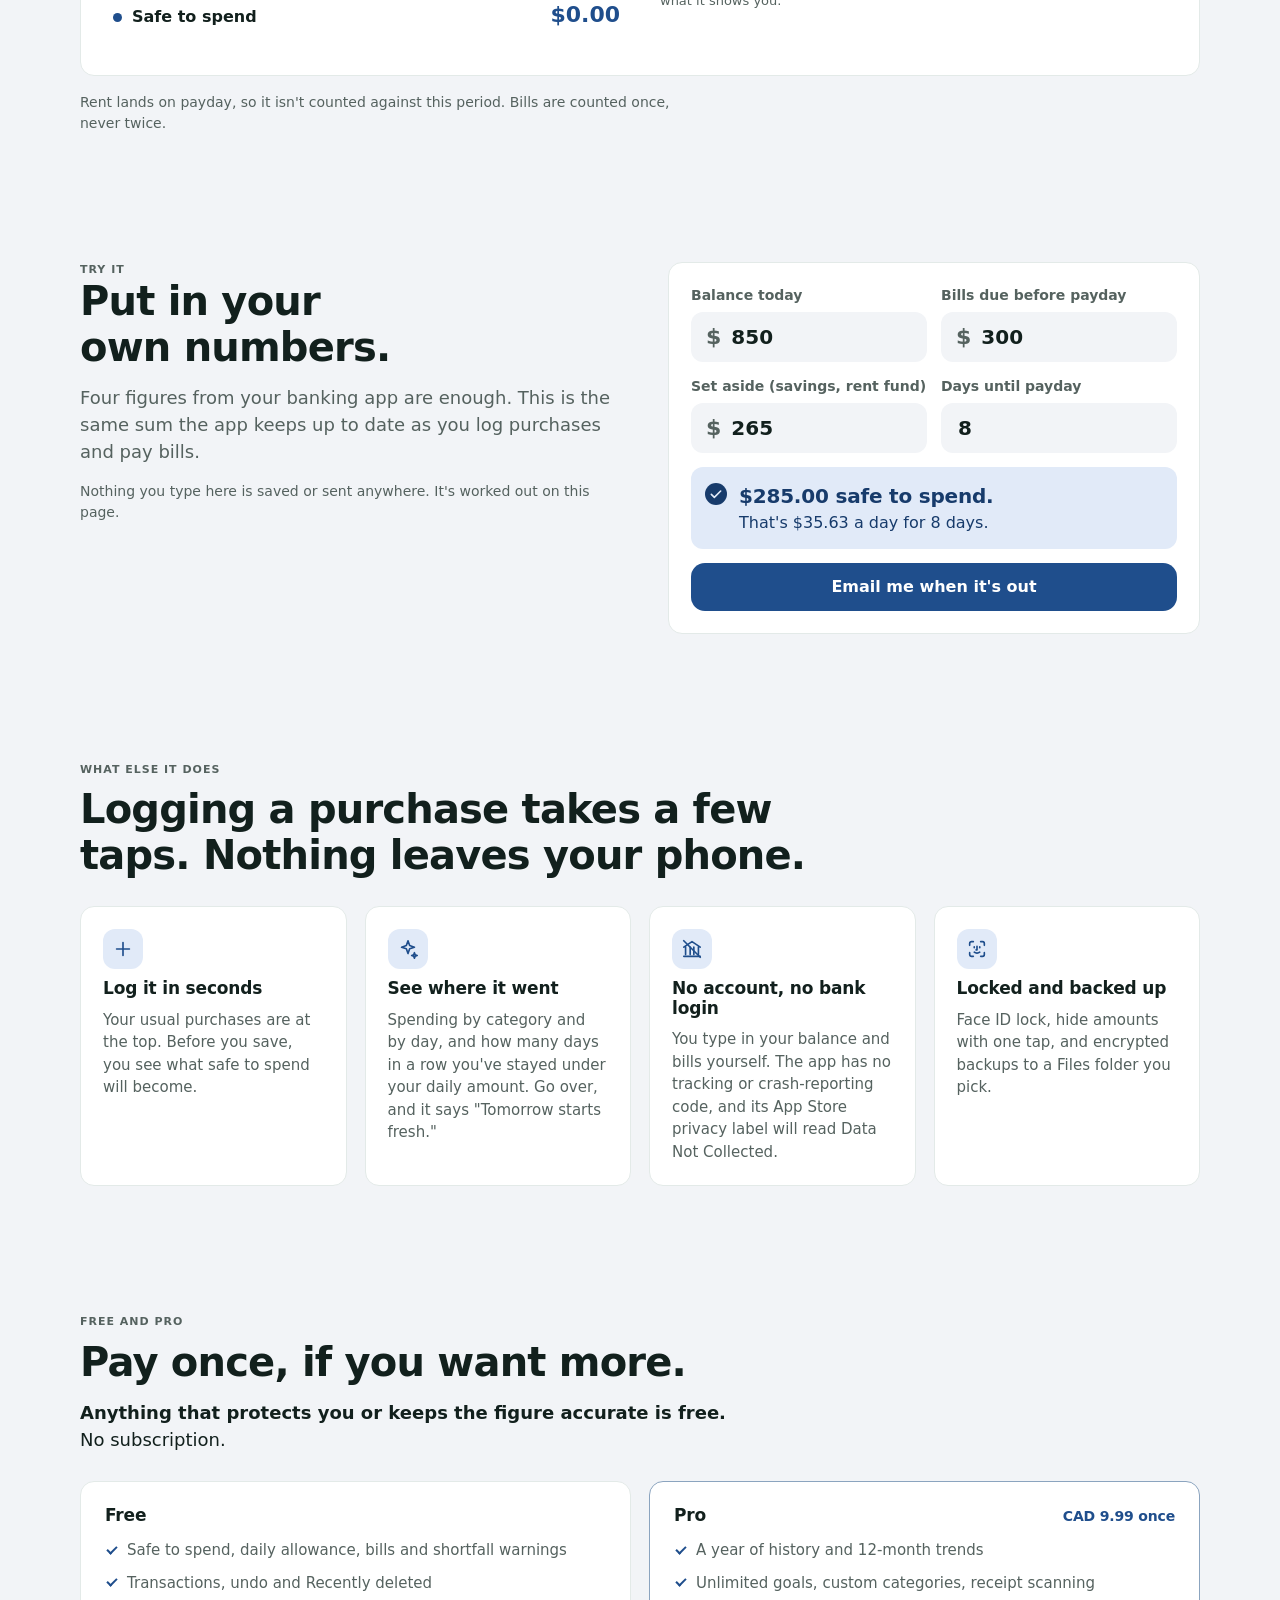
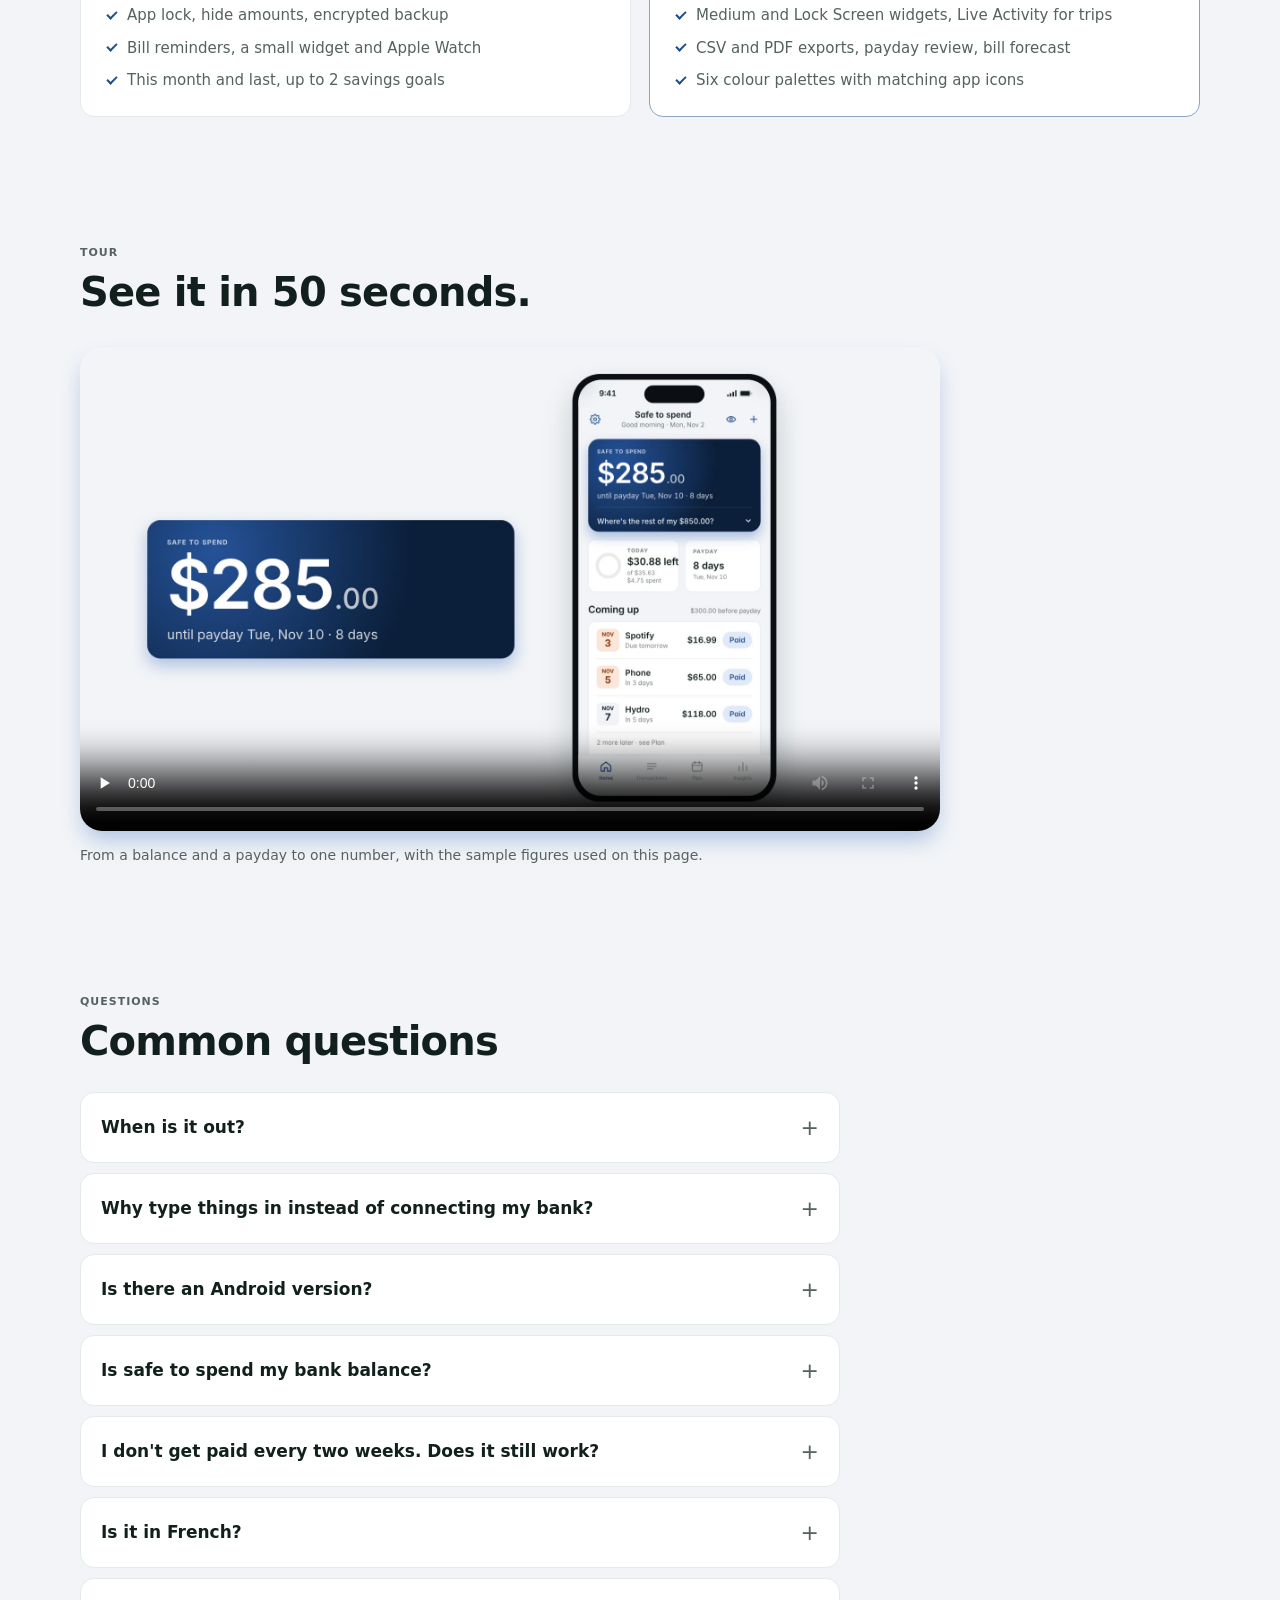
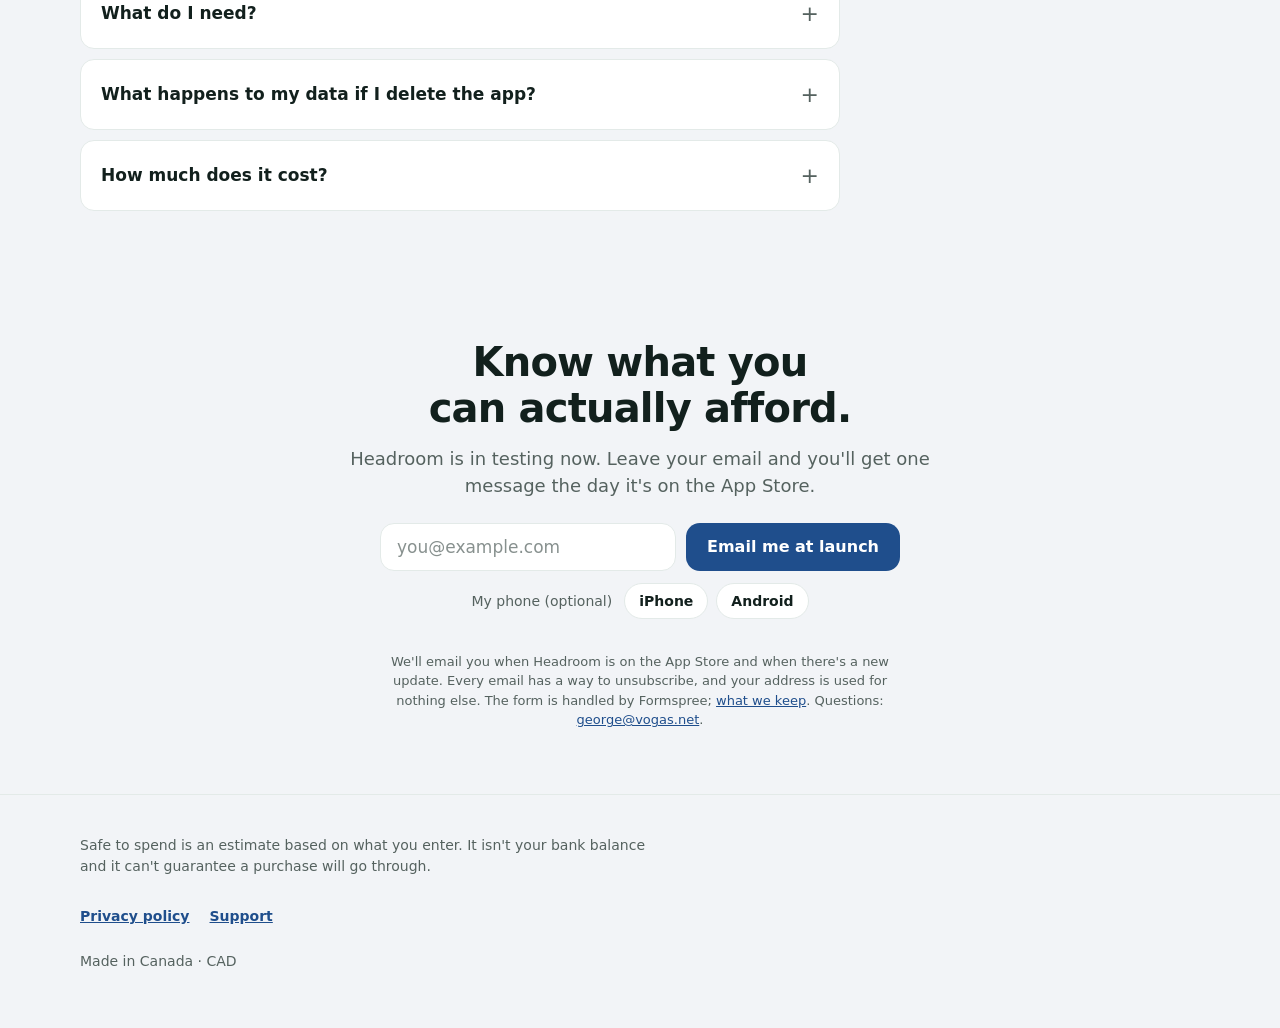
==== commit 2cf799ce: "Remove unused code, restyle the text pages, correct the privacy page Drops the script and styles for" ====
--- a/index.html
+++ b/index.html
@@ -29,8 +29,6 @@
     <symbol id="i-plus" viewBox="0 0 24 24"><path d="M12 5v14M5 12h14"/></symbol>
     <symbol id="i-chevron" viewBox="0 0 24 24"><path d="M6 9l6 6 6-6"/></symbol>
     <symbol id="i-check" viewBox="0 0 24 24"><path d="M5 12.5l4.5 4.5L19 7.5"/></symbol>
-    <symbol id="i-up" viewBox="0 0 24 24"><path d="M12 19V5M5 12l7-7 7 7"/></symbol>
-    <symbol id="i-minus" viewBox="0 0 24 24"><path d="M6 12h12"/></symbol>
     <symbol id="i-info" viewBox="0 0 24 24"><circle cx="12" cy="12" r="10"/><path d="M12 16v-5M12 8h.01"/></symbol>
     <symbol id="i-alert" viewBox="0 0 24 24"><circle cx="12" cy="12" r="10"/><path d="M12 8v5M12 16h.01"/></symbol>
     <symbol id="i-calendar" viewBox="0 0 24 24"><rect x="3" y="5" width="18" height="16" rx="3"/><path d="M3 10h18M8 3v4M16 3v4"/></symbol>
@@ -39,18 +37,9 @@
     <symbol id="i-list" viewBox="0 0 24 24"><path d="M8 6h13M8 12h13M8 18h13M3.5 6h.01M3.5 12h.01M3.5 18h.01"/></symbol>
     <symbol id="i-plan" viewBox="0 0 24 24"><rect x="3" y="4" width="18" height="17" rx="3"/><path d="M3 9h18M8 2v4M16 2v4M8 14h3M13 14h3M8 18h3"/></symbol>
     <symbol id="i-chart" viewBox="0 0 24 24"><path d="M4 20V10M10 20V4M16 20v-7M22 20H2"/></symbol>
-    <symbol id="i-lock" viewBox="0 0 24 24"><rect x="5" y="11" width="14" height="10" rx="2"/><path d="M8 11V7a4 4 0 0 1 8 0v4"/></symbol>
     <symbol id="i-faceid" viewBox="0 0 24 24"><path d="M4 8V6a2 2 0 0 1 2-2h2M16 4h2a2 2 0 0 1 2 2v2M20 16v2a2 2 0 0 1-2 2h-2M8 20H6a2 2 0 0 1-2-2v-2"/><path d="M9 9.5v1M15 9.5v1M12 9v4h-1M9 15.5c.8.7 1.8 1 3 1s2.2-.3 3-1"/></symbol>
-    <symbol id="i-shield" viewBox="0 0 24 24"><path d="M12 3l8 3v6c0 4.5-3.2 7.8-8 9-4.8-1.2-8-4.5-8-9V6l8-3Z"/><path d="M9 12l2 2 4-4"/></symbol>
-    <symbol id="i-person-slash" viewBox="0 0 24 24"><circle cx="12" cy="8" r="4"/><path d="M4 21a8 8 0 0 1 16 0"/><path d="M3 3l18 18"/></symbol>
     <symbol id="i-bank-slash" viewBox="0 0 24 24"><path d="M3 10l9-6 9 6M5 10v8M10 10v8M14 10v8M19 10v8M3 20h18"/><path d="M3 3l18 18"/></symbol>
-    <symbol id="i-pulse-slash" viewBox="0 0 24 24"><path d="M3 12h4l2-5 4 10 2-5h6"/><path d="M3 3l18 18"/></symbol>
-    <symbol id="i-fork" viewBox="0 0 24 24"><path d="M7 3v7a2 2 0 0 0 4 0V3M9 3v18M17 3c-1.7 0-3 2-3 5v3h3v10"/></symbol>
-    <symbol id="i-cart" viewBox="0 0 24 24"><path d="M3 4h2l2.4 11h11.2L21 7H6"/><circle cx="9" cy="20" r="1.5"/><circle cx="17" cy="20" r="1.5"/></symbol>
-    <symbol id="i-tram" viewBox="0 0 24 24"><rect x="5" y="4" width="14" height="13" rx="3"/><path d="M5 11h14M9 21l1.5-3M15 21l-1.5-3M9 14h.01M15 14h.01"/></symbol>
-    <symbol id="i-cup" viewBox="0 0 24 24"><path d="M4 8h13v6a5 5 0 0 1-5 5H9a5 5 0 0 1-5-5V8Z"/><path d="M17 10h1.5a2.5 2.5 0 0 1 0 5H17M7 3v2M11 3v2"/></symbol>
     <symbol id="i-phone" viewBox="0 0 24 24"><rect x="7" y="2" width="10" height="20" rx="2.5"/><path d="M11 18h2"/></symbol>
-    <symbol id="i-play" viewBox="0 0 24 24"><path d="M8 5v14l11-7L8 5Z"/></symbol>
   </defs>
 </svg>
 
--- a/styles.css
+++ b/styles.css
@@ -119,7 +119,6 @@
 /* Buttons */
 .btn { display: inline-flex; align-items: center; justify-content: center; min-height: 48px; padding: 0 20px; border-radius: 14px; text-decoration: none; font-weight: 600; font-size: 16px; border: 1px solid transparent; }
 .btn-primary { background: var(--accent); color: var(--on-accent); }
-.btn-quiet { background: var(--card); color: var(--text); border-color: var(--hairline); }
 
 /* Nav */
 .nav { position: sticky; top: 0; z-index: 50; background: color-mix(in srgb, var(--page) 82%, transparent); backdrop-filter: saturate(160%) blur(16px); -webkit-backdrop-filter: saturate(160%) blur(16px); border-bottom: 1px solid color-mix(in srgb, var(--hairline) 70%, transparent); }
@@ -138,7 +137,6 @@
 .hero-grid { display: grid; gap: 40px; align-items: center; }
 @media (min-width: 900px) { .hero { padding: 48px 0 80px; } .hero-grid { grid-template-columns: 1.05fr .95fr; gap: 56px; } }
 .hero-copy h1 { margin-top: 10px; max-width: 14ch; }
-.hero-actions { display: flex; flex-wrap: wrap; gap: 12px; margin-top: 28px; }
 .hero-points { list-style: none; padding: 0; margin: 26px 0 0; display: flex; flex-wrap: wrap; gap: 8px 22px; color: var(--text-2); font-size: 15px; }
 .hero-points li { display: flex; align-items: center; gap: 8px; }
 .hero-points li::before { content: ""; width: 6px; height: 6px; border-radius: 50%; background: var(--accent); }
@@ -271,15 +269,11 @@
 .ask-grid { display: grid; gap: 32px; align-items: start; }
 @media (min-width: 900px) { .ask-grid { grid-template-columns: 1fr 1fr; gap: 56px; } }
 .ask-card { padding: 22px; display: flex; flex-direction: column; gap: 14px; }
-.ask-label { font-weight: 600; font-size: 17px; }
 .field { display: flex; align-items: center; gap: 8px; background: var(--page); border-radius: 12px; padding: 0 14px; border: 1px solid transparent; transition: border-color var(--snappy); }
 .field:focus-within { border-color: var(--accent); }
 .field-symbol { font-size: 22px; color: var(--text-2); }
 .field input { flex: 1; min-width: 0; background: none; border: 0; outline: 0; font: inherit; font-size: 24px; font-weight: 600; min-height: 52px; color: var(--text); font-variant-numeric: tabular-nums; }
 .field input::placeholder { color: var(--text-2); opacity: .7; font-weight: 500; }
-.chips { display: flex; flex-wrap: wrap; gap: 8px; }
-.chip { display: inline-flex; align-items: center; justify-content: center; line-height: 1.2; min-height: 44px; min-width: 64px; padding: 0 16px; border-radius: 999px; border: 1px solid var(--hairline); background: var(--card); color: var(--text); font-weight: 600; font-size: 15px; cursor: pointer; transition: background-color var(--snappy), color var(--snappy), border-color var(--snappy), transform var(--snappy), opacity var(--snappy); }
-.chip.is-on { background: var(--accent); color: var(--on-accent); border-color: var(--accent); }
 .answer { display: flex; gap: 12px; align-items: flex-start; padding: 14px; border-radius: 12px; background: var(--soft); color: var(--on-soft); font-size: 16px; transition: background-color var(--snappy), color var(--snappy); }
 .answer.is-no { background: var(--warn-bg); color: var(--warn-text); }
 .answer.is-empty { background: var(--page); color: var(--text-2); }
@@ -290,27 +284,10 @@
 .answer .verdict { font-weight: 700; }
 
 /* Section 5: insights */
-.insight-grid { display: grid; gap: 16px; margin-top: 36px; }
 @media (min-width: 820px) { .insight-grid { grid-template-columns: 1fr 1fr; gap: 20px; } }
-.insight-grid .card { padding: 18px; display: flex; flex-direction: column; gap: 14px; }
-.card-head { display: flex; justify-content: space-between; align-items: baseline; gap: 10px; }
-.card-sub { font-size: 13px; color: var(--text-2); text-align: right; }
-.card-foot { font-size: 13px; color: var(--text-2); }
-.card-foot.ink { color: var(--text); }
-.spark { width: 20px; height: 20px; color: var(--accent); flex: none; }
 .dots { display: flex; gap: 6px; }
 .day { flex: 1; display: flex; flex-direction: column; align-items: center; gap: 6px; font-size: 11px; color: var(--text-2); }
 .day.today small { color: var(--text); font-weight: 700; }
-.dot-wrap { width: 32px; height: 32px; border-radius: 50%; display: grid; place-items: center; transform: scale(.4); opacity: 0; transition: transform var(--spring), opacity .3s; transition-delay: calc(var(--i) * 60ms); }
-.dot-wrap svg { width: 13px; height: 13px; stroke-width: 3; }
-.dot-wrap.under { background: var(--accent); color: var(--on-accent); }
-.dot-wrap.over { background: var(--orange); color: var(--on-orange); }
-.dot-wrap.quiet { background: var(--soft); color: var(--on-soft); }
-.day.today .dot-wrap { box-shadow: inset 0 0 0 1.5px color-mix(in srgb, var(--text) 55%, transparent); }
-.is-in .dot-wrap { transform: scale(1); opacity: 1; }
-.meter { height: 8px; border-radius: 999px; background: var(--fill); overflow: hidden; }
-.meter span { display: block; height: 100%; width: 0; border-radius: 999px; background: var(--accent); transition: width var(--smooth) .15s; }
-.is-in .meter span { width: var(--f); }
 
 .bars { --h: 128px; position: relative; display: grid; grid-template-columns: repeat(14, 1fr); gap: 4px; height: calc(var(--h) + 20px); padding-bottom: 20px; align-items: end; }
 .bar { position: relative; height: 100%; display: flex; flex-direction: column; justify-content: flex-end; }
@@ -319,82 +296,23 @@
 .bar.today i { background: var(--text); }
 .bar small { position: absolute; left: 0; right: 0; bottom: -18px; text-align: center; font-size: 10px; color: var(--text-2); }
 .is-in .bar i { transform: scaleY(1); }
-.rule { position: absolute; left: 0; right: 0; bottom: calc(20px + var(--y) / var(--max) * var(--h)); border-top: 2px dashed var(--orange); opacity: 0; transition: opacity .5s .6s; z-index: 1; }
-.is-in .rule { opacity: 1; }
-
-.where-top { display: flex; gap: 20px; align-items: center; }
-.ring-chart { position: relative; width: 130px; height: 130px; flex: none; transform: scale(.8) rotate(-60deg); opacity: 0; transition: transform var(--smooth) .1s, opacity var(--smooth) .1s; }
-.is-in .ring-chart { transform: none; opacity: 1; }
-.ring-chart svg { width: 100%; height: 100%; display: block; }
-.arc { fill: none; stroke-width: 16; stroke-dasharray: 0 251.33; transform: rotate(calc(-90deg + var(--off, 0) * 3.6deg)); transform-origin: 50% 50%; transition: stroke-dasharray var(--smooth); }
-.is-in .arc { stroke-dasharray: calc(var(--len) * 2.5133 - 1.6) 251.33; }
+
 .arc.c0 { stroke: var(--c0); transition-delay: .15s; } .arc.c1 { stroke: var(--c1); transition-delay: .3s; } .arc.c2 { stroke: var(--c2); transition-delay: .42s; } .arc.c3 { stroke: var(--c3); transition-delay: .52s; } .arc.c4 { stroke: var(--c4); transition-delay: .6s; }
-.ring-center { position: absolute; inset: 0; display: flex; flex-direction: column; align-items: center; justify-content: center; line-height: 1.2; }
-.ring-center small { font-size: 11px; color: var(--text-2); }
-.ring-center b { font-size: 14px; }
-.shares { flex: 1; font-size: 14px; }
-.rows { list-style: none; margin: 0; padding: 0; }
-.rows li { display: flex; justify-content: space-between; align-items: center; gap: 12px; padding: 9px 0; border-bottom: 1px solid var(--hairline); font-size: 14px; }
-.rows li:last-child { border-bottom: 0; }
-.rows li span { display: flex; flex-direction: column; }
-.rows li small { font-size: 12px; color: var(--text-2); }
-.rows li b { font-weight: 600; }
-
-.cal { display: grid; grid-template-columns: repeat(7, 1fr); gap: 5px; }
-.cal .wd { text-align: center; font-size: 11px; font-weight: 600; color: var(--text-2); }
-.cell { height: 32px; border: 0; padding: 0; border-radius: 7px; background: var(--page); font-size: 11px; color: var(--text); display: grid; place-items: center; cursor: pointer; transform: scale(.6); opacity: 0; transition: transform var(--spring), opacity .3s, box-shadow var(--snappy); transition-delay: calc(var(--i) * 12ms); }
-.cell.l1 { background: color-mix(in srgb, var(--accent) 22%, transparent); }
-.cell.l2 { background: color-mix(in srgb, var(--accent) 45%, transparent); }
-.cell.l3 { background: color-mix(in srgb, var(--accent) 70%, transparent); color: var(--on-accent); }
-.cell.l4 { background: var(--accent); color: var(--on-accent); }
-.cell.is-on { box-shadow: inset 0 0 0 1.5px var(--text); }
-.cell.blank { background: none; cursor: default; }
-.is-in .cell { transform: scale(1); opacity: 1; transition-delay: calc(var(--i) * 12ms), calc(var(--i) * 12ms), 0s; }
+
 
 /* Section 6: Add sheet */
-.log-grid { display: grid; gap: 40px; align-items: center; }
 @media (min-width: 900px) { .log-grid { grid-template-columns: 1fr 1fr; gap: 56px; } .log-grid .hero-device { order: -1; } }
-.feature-list { list-style: none; padding: 0; margin: 24px 0 0; display: flex; flex-direction: column; gap: 12px; color: var(--text-2); font-size: 16px; }
-.feature-list b { color: var(--text); font-weight: 600; }
-.behind { position: absolute; inset: 48px 0 0; overflow: hidden; transform-origin: top center; }
-.behind::after { content: ""; position: absolute; inset: 0; background: rgba(0, 0, 0, .34); transition: opacity var(--smooth); }
-.behind .content { pointer-events: none; }
-.phone.is-saved .behind::after { opacity: 0; }
 .sheet { position: absolute; left: 0; right: 0; bottom: 0; top: 60px; z-index: 4; background: color-mix(in srgb, var(--page) 90%, transparent); backdrop-filter: blur(22px) saturate(140%); -webkit-backdrop-filter: blur(22px) saturate(140%); border-radius: 22px 22px 0 0; display: flex; flex-direction: column; transition: transform var(--smooth), opacity var(--smooth); box-shadow: 0 -2px 20px rgba(0, 0, 0, .12); }
-.sheet.is-down { transform: translateY(104%); opacity: 0; }
-.grabber { width: 36px; height: 5px; border-radius: 3px; background: var(--fill); margin: 6px auto 0; }
-.sheet-bar { display: flex; justify-content: space-between; align-items: center; padding: 6px 16px; font-size: 14px; }
-.sheet-bar b { font-weight: 600; font-size: 15px; }
-.sheet-cancel { color: var(--accent); }
-.sheet-bar span:last-child { width: 44px; }
-.sheet-body { flex: 1; overflow: hidden; padding: 6px 16px 0; display: flex; flex-direction: column; gap: 8px; }
-.segmented { display: grid; grid-template-columns: repeat(3, 1fr); background: var(--fill); border-radius: 9px; padding: 2px; font-size: 12px; font-weight: 500; }
-.segmented span { text-align: center; padding: 5px 0; border-radius: 7px; }
-.segmented .on { background: var(--card); font-weight: 600; box-shadow: 0 1px 3px rgba(0, 0, 0, .12); }
-.sheet-eyebrow { font-size: 11px; text-transform: uppercase; letter-spacing: .06em; color: var(--text-2); margin: 8px 0 -2px 4px; }
-.picks { display: flex; gap: 8px; overflow-x: auto; scrollbar-width: none; padding: 2px; margin: 0 -2px; }
-.picks::-webkit-scrollbar { display: none; }
 .pick { flex: none; display: flex; align-items: center; gap: 7px; min-height: 44px; padding: 5px 12px 5px 9px; border-radius: 12px; border: 1px solid var(--hairline); background: var(--card); color: var(--text); cursor: pointer; text-align: left; }
 .pick svg { width: 20px; height: 20px; color: var(--accent); }
 .pick span { display: flex; flex-direction: column; line-height: 1.15; font-size: 12.5px; font-weight: 600; }
 .pick small { font-size: 11px; font-weight: 500; color: var(--text-2); }
-.pick.is-on { border-color: var(--accent); background: var(--soft); }
-.sheet-foot { font-size: 10.5px; color: var(--text-2); margin-left: 4px; }
-.sheet-card { background: var(--card); border: 1px solid var(--hairline); border-radius: 12px; padding: 10px 14px; }
-.amount-field { display: flex; align-items: baseline; gap: 6px; transform-origin: left center; }
-.amount-field.bump { animation: bump .5s cubic-bezier(.2, 1.25, .4, 1); }
 @keyframes bump { 0% { transform: scale(1); } 35% { transform: scale(1.05); } 100% { transform: scale(1); } }
-.sym { font-size: 22px; font-weight: 600; color: var(--text-2); }
 .amount { font-size: 30px; font-weight: 700; letter-spacing: -.02em; }
 .placeholder { color: var(--text-2); opacity: .55; }
 .preview { display: flex; gap: 7px; align-items: flex-start; font-size: 12px; color: var(--on-soft); margin-top: 8px; }
 .preview svg { width: 15px; height: 15px; flex: none; margin-top: 1px; stroke-width: 2; }
 .preview b { font-weight: 600; }
-.cats { display: flex; gap: 6px; flex-wrap: wrap; }
-.cats span { font-size: 12px; font-weight: 600; padding: 7px 11px; border-radius: 999px; border: 1px solid var(--hairline); background: var(--card); transition: background-color var(--snappy), color var(--snappy), border-color var(--snappy); }
-.cats span.is-on { background: var(--accent); color: var(--on-accent); border-color: var(--accent); }
-.note-row { display: flex; justify-content: space-between; gap: 8px; font-size: 12.5px; }
-.note-date { color: var(--text-2); }
 .save { margin: 8px 16px 22px; min-height: 46px; border: 0; border-radius: 13px; background: var(--accent); color: var(--on-accent); font-weight: 600; font-size: 15px; cursor: pointer; transition: opacity var(--snappy), transform var(--snappy); }
 .save:disabled { opacity: .45; cursor: default; }
 
@@ -403,28 +321,11 @@
 @media (min-width: 640px) { .privacy-grid { grid-template-columns: 1fr 1fr; } }
 @media (min-width: 980px) { .privacy-grid { grid-template-columns: repeat(3, 1fr); gap: 18px; } }
 .p-item { padding: 22px; display: flex; flex-direction: column; gap: 10px; }
-.p-item > svg, .p-hide-head > svg { width: 40px; height: 40px; padding: 9px; border-radius: 12px; background: var(--soft); color: var(--accent); stroke-width: 1.8; }
+.p-item > svg { width: 40px; height: 40px; padding: 9px; border-radius: 12px; background: var(--soft); color: var(--accent); stroke-width: 1.8; }
 .p-item p { color: var(--text-2); font-size: 15px; }
-.p-hide-head { display: flex; align-items: center; gap: 12px; }
-.p-hide { display: grid; grid-template-columns: 1fr; align-content: start; }
 @media (min-width: 640px) {
-  .privacy-grid .p-hide { grid-template-columns: 1fr auto; column-gap: 16px; align-items: start; }
-  .p-hide .widget { width: 118px; height: 118px; padding: 12px; border-radius: 20px; }
-  .p-hide .w-fig { font-size: 22px; }
-  .p-hide .w-sub { font-size: 10px; }
-  .p-hide .p-hide-head { grid-column: 1; }
-  .p-hide > p { grid-column: 1; }
-  .p-hide .widget { grid-column: 2; grid-row: 1 / span 2; margin: 0; }
-}
-.p-hide-head h3 { flex: 1; }
-.switch { position: relative; width: 51px; height: 31px; border-radius: 999px; border: 0; background: var(--fill); cursor: pointer; padding: 0; transition: background-color var(--snappy); flex: none; }
-.switch::before { content: ""; position: absolute; inset: -7px -4px; }
-.switch .knob { position: absolute; top: 2px; left: 2px; width: 27px; height: 27px; border-radius: 50%; background: #fff; box-shadow: 0 2px 5px rgba(0, 0, 0, .25); transition: transform var(--snappy); }
-.switch[aria-checked="true"] { background: var(--accent); }
-.switch[aria-checked="true"] .knob { transform: translateX(20px); }
+}
 .widget { margin-top: 6px; align-self: flex-start; width: 160px; height: 160px; padding: 16px; border-radius: 26px; color: var(--on-hero); background: radial-gradient(160px 140px at 18% 22%, color-mix(in srgb, var(--hero-glow) 75%, transparent), transparent 100%), var(--hero-base); box-shadow: 0 10px 22px -6px color-mix(in srgb, var(--hero-glow) 35%, transparent); display: flex; flex-direction: column; justify-content: space-between; }
-.w-fig { font-size: 30px; font-weight: 600; letter-spacing: -.03em; line-height: 1; }
-.w-sub { font-size: 12px; opacity: .85; }
 
 /* Section 8: table */
 .lede.pro-rule { color: var(--text); }
@@ -441,51 +342,11 @@
 .plan li::before { content: ""; position: absolute; left: 2px; top: .45em; width: 10px; height: 6px; border-left: 2px solid var(--accent); border-bottom: 2px solid var(--accent); transform: rotate(-45deg); }
 .plan-pro { border-color: color-mix(in srgb, var(--accent) 45%, var(--hairline)); }
 #video .video-frame { max-width: 860px; }
-.table-wrap { margin-top: 32px; background: var(--card); border: 1px solid var(--hairline); border-radius: var(--radius-card); overflow: hidden; }
-.compare { width: 100%; border-collapse: collapse; font-size: 15px; }
-.compare th, .compare td { text-align: left; vertical-align: top; padding: 14px 18px; border-bottom: 1px solid var(--hairline); }
-.compare tbody tr:last-child th, .compare tbody tr:last-child td { border-bottom: 0; }
-.compare thead th { font-size: 12px; text-transform: uppercase; letter-spacing: .08em; color: var(--text-2); font-weight: 700; background: color-mix(in srgb, var(--page) 60%, var(--card)); }
-.compare thead th.pro-col { color: var(--accent); }
-.compare tbody th { font-weight: 600; width: 30%; }
-.compare td { color: var(--text-2); width: 35%; }
-.compare td[data-col="Pro"] { color: var(--text); }
 @media (max-width: 699px) {
-  .compare thead { display: none; }
-  .compare, .compare tbody, .compare tr, .compare th, .compare td { display: block; width: auto; }
-  .compare tr { padding: 14px 16px; border-bottom: 1px solid var(--hairline); }
-  .compare tbody tr:last-child { border-bottom: 0; }
-  .compare th, .compare td { padding: 0; border: 0; }
-  .compare tbody th { width: auto; }
-  .compare td { display: grid; grid-template-columns: 44px 1fr; gap: 10px; margin-top: 6px; font-size: 14px; }
-  .compare td::before { content: attr(data-col); font-size: 11px; font-weight: 700; letter-spacing: .08em; text-transform: uppercase; color: var(--text-2); padding-top: 3px; }
-  .compare td[data-col="Pro"]::before { color: var(--accent); }
 }
 
 /* Section 9: themes */
-.themes-grid { display: grid; gap: 36px; align-items: center; }
 @media (min-width: 900px) { .themes-grid { grid-template-columns: 1.1fr .9fr; gap: 56px; } }
-.swatches { display: flex; flex-wrap: wrap; gap: 6px; margin-top: 24px; }
-.swatch { display: flex; flex-direction: column; align-items: center; gap: 8px; min-width: 76px; padding: 10px 8px; border: 0; border-radius: 16px; background: none; cursor: pointer; font-size: 13px; font-weight: 600; color: var(--text-2); }
-.swatch i { display: block; width: 56px; height: 56px; border-radius: 14px; background: radial-gradient(60px 50px at 22% 20%, var(--sw-glow), var(--sw-base) 90%); box-shadow: 0 6px 14px -4px color-mix(in srgb, var(--sw-glow) 50%, transparent); display: grid; place-items: center; transition: transform var(--snappy); }
-.swatch svg { width: 100%; height: 100%; }
-.swatch rect { fill: none; }
-.swatch circle { fill: none; stroke: #fff; stroke-width: 14; }
-.swatch .seg-ring { stroke: var(--sw-seg); }
-.swatch.is-on { background: var(--card); box-shadow: inset 0 0 0 1px var(--hairline); color: var(--text); }
-.swatch[data-theme="navy"] { --sw-base: #0B1F3A; --sw-glow: #2E64B8; --sw-seg: #8FB4F2; }
-.swatch[data-theme="teal"] { --sw-base: #0A3A35; --sw-glow: #1E8F80; --sw-seg: #5CC7B8; }
-.swatch[data-theme="indigo"] { --sw-base: #1E2152; --sw-glow: #5C61D8; --sw-seg: #8E92F0; }
-.swatch[data-theme="plum"] { --sw-base: #4A1E48; --sw-glow: #B455AE; --sw-seg: #D98BD4; }
-.swatch[data-theme="forest"] { --sw-base: #1B3F23; --sw-glow: #3F8F4F; --sw-seg: #7FCB8F; }
-.swatch[data-theme="graphite"] { --sw-base: #24302D; --sw-glow: #56706A; --sw-seg: #A9B8B4; }
-.theme-preview { max-width: 360px; width: 100%; justify-self: center; display: flex; flex-direction: column; gap: 12px; font-size: 13px; }
-.theme-preview .money-hero { pointer-events: none; }
-.theme-preview .hero-link { pointer-events: none; }
-.preview-chips { gap: 8px; }
-.preview-chips .chip { min-height: 40px; font-size: 14px; }
-.preview-chips .chip.is-on { transition: background-color var(--smooth), border-color var(--smooth); }
-.theme-preview .hero-card, .theme-preview .tile, .theme-preview .ring .fill, .theme-preview .ring-glyph { transition: background-color var(--smooth), box-shadow var(--smooth), stroke var(--smooth), color var(--smooth); }
 
 /* Section 10: video */
 .video-frame { margin: 32px 0 0; }
@@ -507,10 +368,9 @@
 @media (prefers-reduced-motion: reduce) {
   html { scroll-behavior: auto; }
   :root { --snappy: 0s; --smooth: 0s; --spring: 0s; }
-  .dot-wrap, .cell, .fold, .banner, .sheet, .bill, .bar i, .seg, .meter span, .ring .fill, .ring-chart, .rule { transition: opacity .3s ease !important; transition-delay: 0s !important; transform: none !important; }
+  .fold, .banner, .sheet, .bill, .bar i, .seg, .ring .fill { transition: opacity .3s ease !important; transition-delay: 0s !important; transform: none !important; }
   /* The ring chart's arcs are placed by rotation, so keep their transform and drop only the motion. */
-  .arc { transition: opacity .3s ease !important; transition-delay: 0s !important; }
-  .money-hero.swell, .amount-field.bump { animation: none !important; }
+  .money-hero.swell { animation: none !important; }
   .pressable:active { transform: none; }
 }
 
@@ -520,9 +380,9 @@
 .short-reason { font-size: 12px; line-height: 1.4; padding: 10px 12px; border-radius: 12px; background: rgba(255, 255, 255, .12); }
 
 /* Grid items never widen past their track (inputs and long words otherwise push the page). */
-.hero-grid > *, .ask-grid > *, .log-grid > *, .themes-grid > *, .privacy-grid > *, .insight-grid > *, .formula > * { min-width: 0; }
+.hero-grid > *, .ask-grid > *, .privacy-grid > *, .formula > * { min-width: 0; }
 .field input { width: 100%; }
-.p-item p, .lede, .card-foot { overflow-wrap: anywhere; }
+.p-item p, .lede { overflow-wrap: anywhere; }
 
 /* Questions */
 .faq { display: grid; gap: 10px; margin-top: 28px; max-width: 760px; }
@@ -574,3 +434,18 @@
 .try-field .field input { font-size: 20px; min-height: 48px; }
 .try-answer p { margin: 0; }
 .try-answer .verdict { display: block; font-size: 20px; letter-spacing: -.01em; font-variant-numeric: tabular-nums; }
+
+/* Text pages (privacy, support) */
+.doc { max-width: 44em; margin-inline: auto; padding: 28px var(--gutter) 72px; }
+.doc nav { display: flex; gap: 20px; padding-bottom: 20px; margin-bottom: 28px; border-bottom: 1px solid var(--hairline); font-weight: 600; }
+.doc nav a { min-height: 44px; display: inline-flex; align-items: center; text-decoration: none; }
+.doc nav a:first-child { color: var(--text); margin-right: auto; }
+.doc h1 { font-size: clamp(30px, 5vw, 42px); margin-bottom: 12px; }
+.doc h2 { font-size: 22px; max-width: none; margin: 36px 0 10px; }
+.doc h3 { font-size: 17px; margin: 24px 0 6px; }
+.doc p, .doc li { color: var(--text-2); }
+.doc p { margin: 0 0 14px; }
+.doc ul { padding-left: 20px; margin: 0 0 14px; }
+.doc li { margin-bottom: 10px; }
+.doc strong { color: var(--text); font-weight: 600; }
+.doc code { font-size: .92em; background: var(--fill); padding: 1px 6px; border-radius: 6px; }
